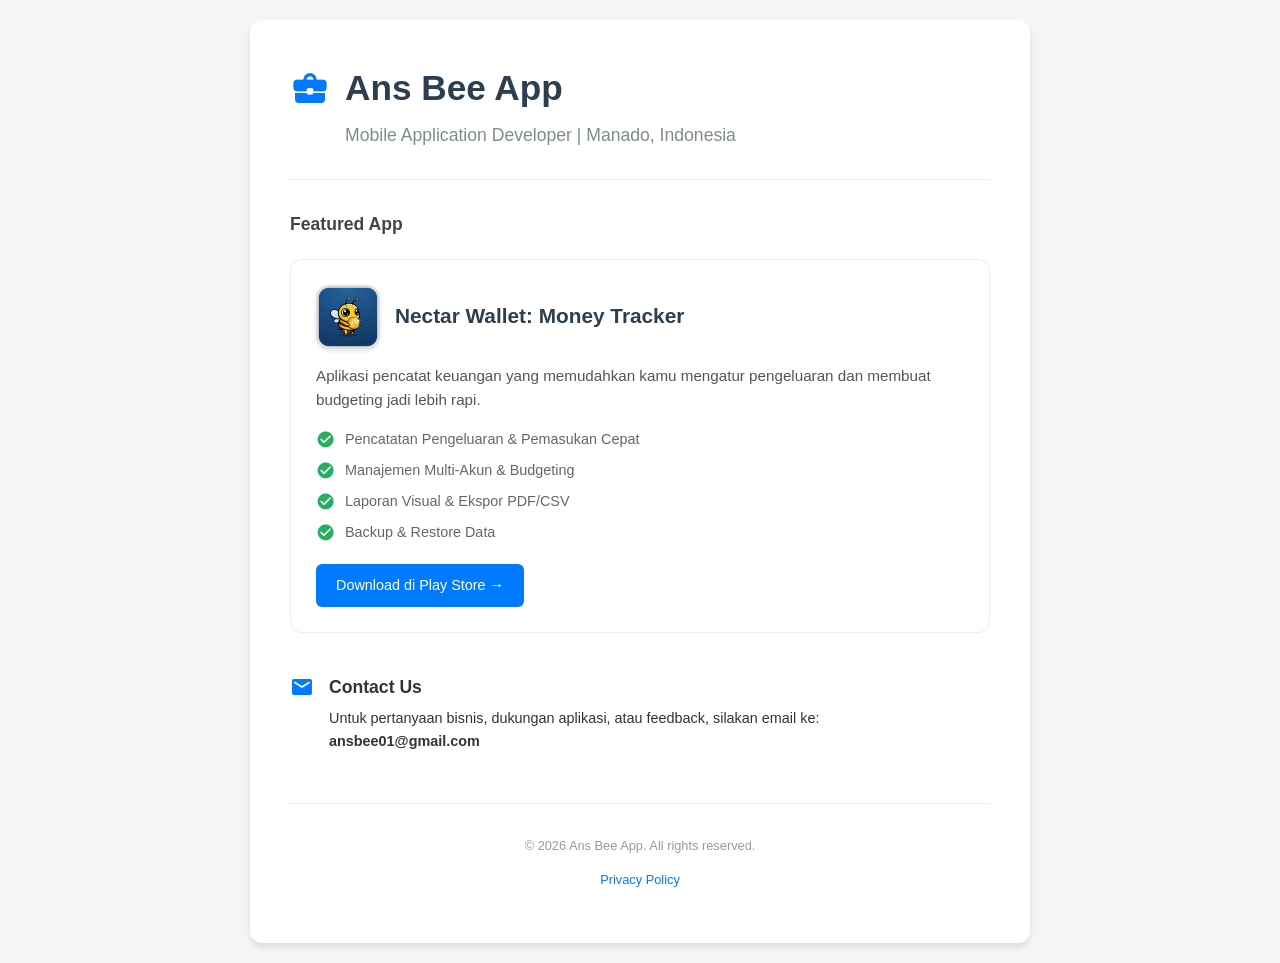
==== index.html @ 95c35269 "index" ====
<!DOCTYPE html>
<html lang="id">
<head>
    <meta charset="UTF-8">
    <meta name="viewport" content="width=device-width, initial-scale=1.0">
    <title>Ans Bee App - Mobile App Developer</title>
    <link href="https://fonts.googleapis.com/icon?family=Material+Icons+Round" rel="stylesheet">
    <style>
        body {
            font-family: -apple-system, BlinkMacSystemFont, "Segoe UI", Roboto, Helvetica, Arial, sans-serif;
            background-color: #f5f5f5;
            color: #333;
            line-height: 1.6;
            margin: 0;
            padding: 20px;
        }
        .container {
            max-width: 700px;
            margin: 0 auto;
            background: white;
            padding: 40px;
            border-radius: 12px;
            box-shadow: 0 4px 6px rgba(0,0,0,0.1);
        }
        .header-title {
            display: flex;
            align-items: center;
            color: #2c3e50;
            margin-bottom: 5px;
        }
        .header-title .material-icons-round {
            font-size: 2.5rem;
            margin-right: 15px;
            color: #007bff;
        }
        h1 { font-size: 2.2rem; margin: 0; }
        .subtitle {
            color: #7f8c8d;
            margin-bottom: 30px;
            margin-top: 0;
            font-weight: normal;
            font-size: 1.1rem;
            margin-left: 55px;
        }
        .app-card {
            border: 1px solid #eee;
            padding: 25px;
            border-radius: 12px;
            margin-bottom: 20px;
            background-color: #fff;
            transition: transform 0.2s;
        }
        .app-card:hover {
            transform: translateY(-2px);
            box-shadow: 0 4px 12px rgba(0,0,0,0.05);
        }
        .app-item-header {
            display: flex;
            align-items: center;
            margin-bottom: 15px;
        }
        .app-icon-img {
            width: 64px;
            height: 64px;
            border-radius: 14px;
            margin-right: 15px;
            box-shadow: 0 2px 5px rgba(0,0,0,0.1);
            object-fit: cover;
            background-color: #ddd;
        }
        .app-info h3 {
            margin: 0;
            font-size: 1.3rem;
            color: #2c3e50;
            line-height: 1.2;
        }
        .app-info p {
            margin: 0 0 15px 0;
            font-size: 0.95rem;
            color: #555;
        }
        .features-list {
            list-style: none;
            padding: 0;
            margin-bottom: 20px;
        }
        .features-list li {
            display: flex;
            align-items: center;
            font-size: 0.9rem;
            color: #666;
            margin-bottom: 8px;
        }
        .features-list .material-icons-round {
            font-size: 1.2rem;
            color: #27ae60;
            margin-right: 10px;
        }
        .btn {
            display: inline-block;
            background-color: #007bff;
            color: white;
            text-decoration: none;
            padding: 10px 20px;
            border-radius: 6px;
            font-size: 0.9rem;
            font-weight: 500;
        }
        .btn:hover {
            background-color: #0056b3;
        }
        .contact-section {
            margin-top: 40px;
            display: flex;
            align-items: flex-start;
        }
        .contact-section .material-icons-round {
            font-size: 1.5rem;
            color: #007bff;
            margin-right: 15px;
            margin-top: 2px;
        }
        .contact-info h3 { font-size: 1.1rem; margin: 0 0 5px 0; }
        .contact-info p { font-size: 0.9rem; margin: 0; }
        .footer {
            margin-top: 50px;
            font-size: 0.8rem;
            color: #999;
            text-align: center;
            border-top: 1px solid #eee;
            padding-top: 20px;
        }
        a { color: #007bff; text-decoration: none; }
    </style>
</head>
<body>

    <div class="container">
        <div class="header-title">
            <span class="material-icons-round">business_center</span>
            <h1>Ans Bee App</h1>
        </div>
        <p class="subtitle">Mobile Application Developer | Manado, Indonesia</p>

        <hr style="border: 0; border-top: 1px solid #eee; margin: 30px 0;">

        <h2 style="font-size: 1.1rem; color: #444; margin-bottom: 20px;">Featured App</h2>
        
        <div class="app-card">
            <div class="app-info">
                <div class="app-item-header">
                    <img src="app_icon.png" alt="Nectar Wallet Icon" class="app-icon-img">
                    <h3>Nectar Wallet: Money Tracker</h3>
                </div>

                <p>
                    Aplikasi pencatat keuangan yang memudahkan kamu mengatur pengeluaran dan membuat budgeting jadi lebih rapi.
                </p>
                
                <ul class="features-list">
                    <li><span class="material-icons-round">check_circle</span>Pencatatan Pengeluaran & Pemasukan Cepat</li>
                    <li><span class="material-icons-round">check_circle</span>Manajemen Multi-Akun & Budgeting</li>
                    <li><span class="material-icons-round">check_circle</span>Laporan Visual & Ekspor PDF/CSV</li>
                    <li><span class="material-icons-round">check_circle</span>Backup & Restore Data</li>
                </ul>

                <a href="https://play.google.com/store/apps/details?id=com.ansbeeapp.ansdompet.ans_dompet" target="_blank" class="btn">
                    Download di Play Store &rarr;
                </a>
            </div>
        </div>

        <div class="contact-section">
            <span class="material-icons-round">email</span>
            <div class="contact-info">
                <h3>Contact Us</h3>
                <p>Untuk pertanyaan bisnis, dukungan aplikasi, atau feedback, silakan email ke:</p>
                <p><strong>ansbee01@gmail.com</strong></p>
            </div>
        </div>

        <div class="footer">
            <p>&copy; 2026 Ans Bee App. All rights reserved.</p>
            <p><a href="https://www.termsfeed.com/live/b68ec1aa-9629-4eeb-bcae-f933667da9b5" target="_blank">Privacy Policy</a></p> 
        </div>
    </div>

</body>
</html>
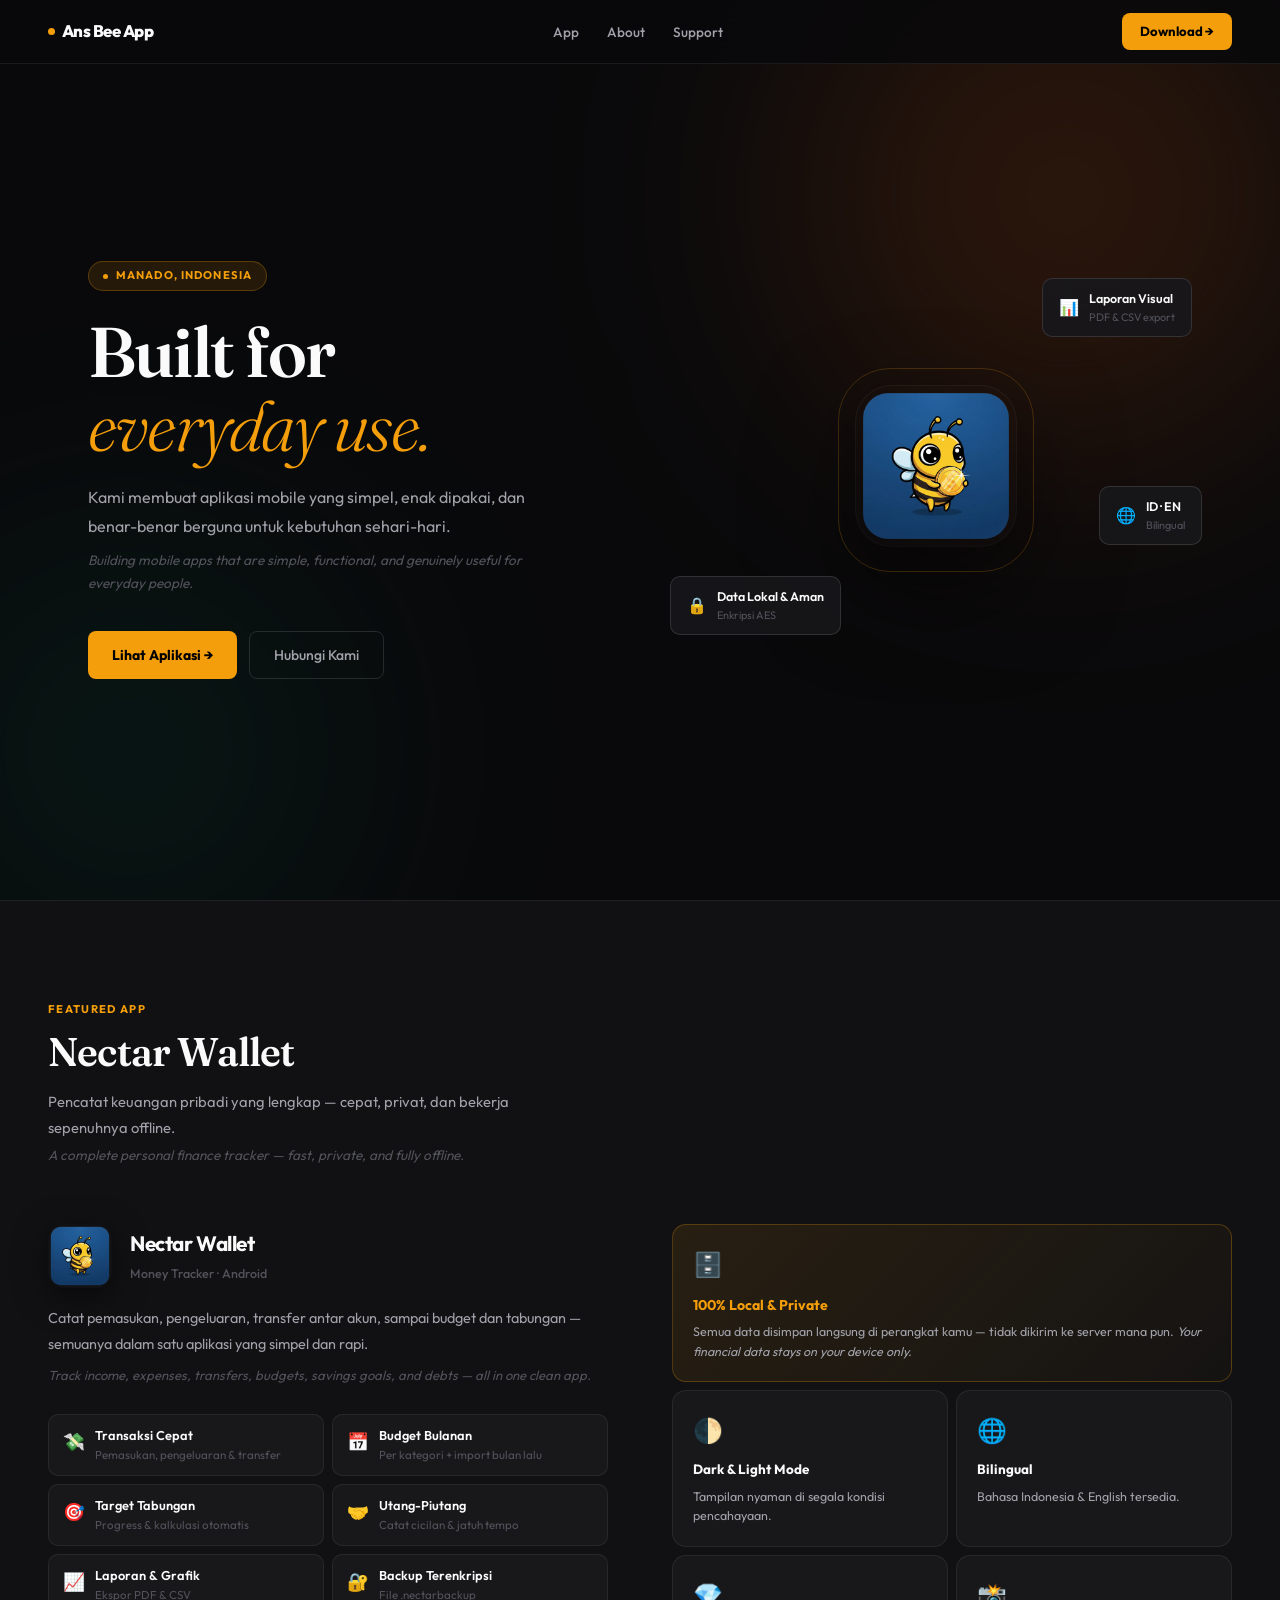
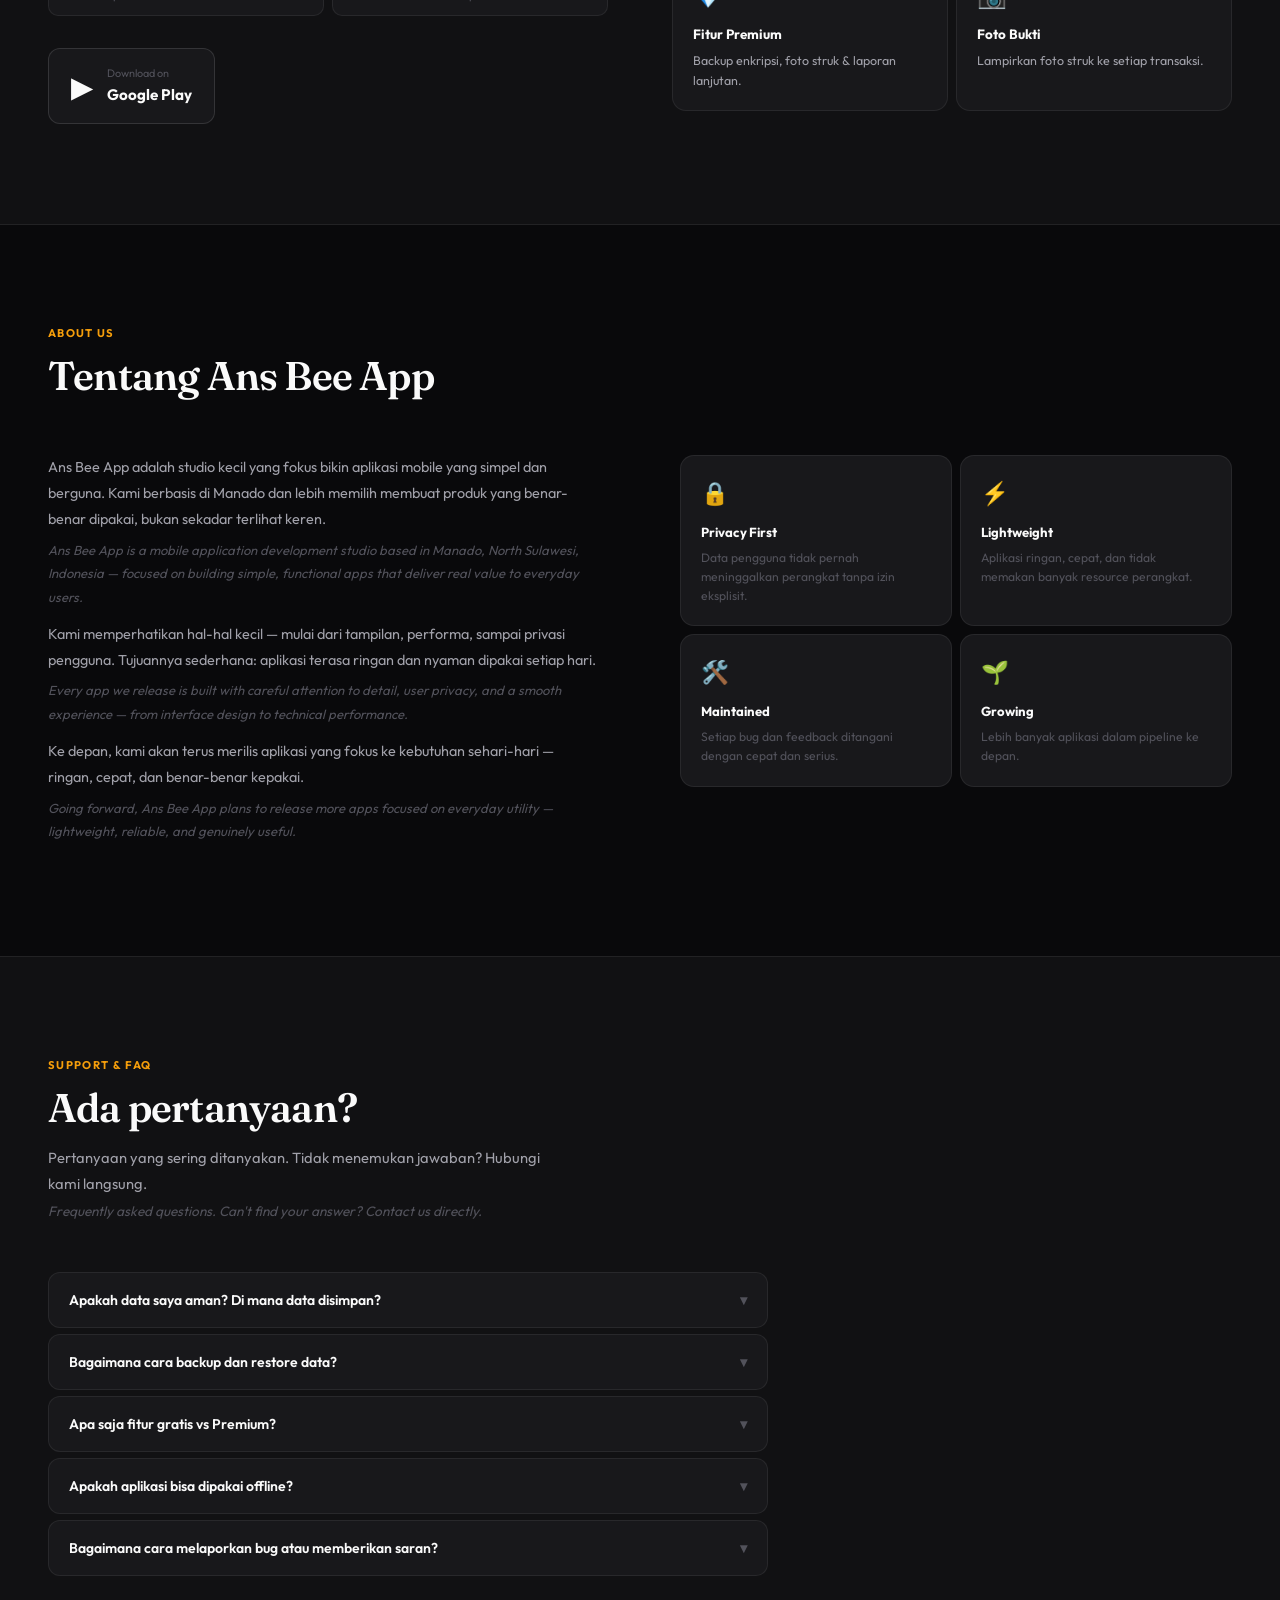
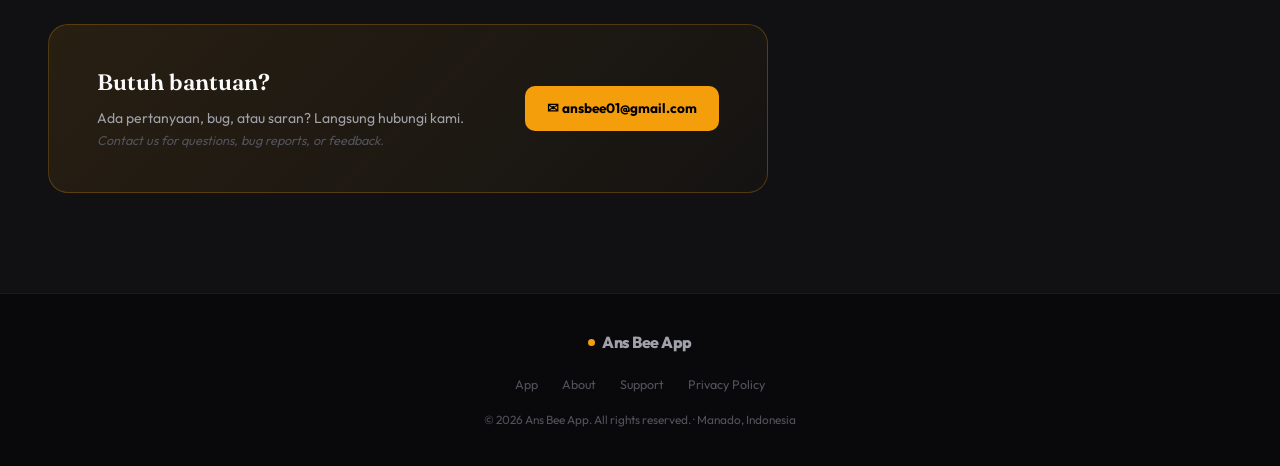
==== commit c00fa627: "UI improvement" ====
--- a/index.html
+++ b/index.html
@@ -3,187 +3,512 @@
 <head>
     <meta charset="UTF-8">
     <meta name="viewport" content="width=device-width, initial-scale=1.0">
-    <title>Ans Bee App - Mobile App Developer</title>
-    <link href="https://fonts.googleapis.com/icon?family=Material+Icons+Round" rel="stylesheet">
+    <title>Ans Bee App — Mobile App Developer</title>
+    <meta name="description" content="Ans Bee App is a mobile application development studio based in Manado, Indonesia. Creator of Nectar Wallet.">
+    <link rel="preconnect" href="https://fonts.googleapis.com">
+    <link rel="preconnect" href="https://fonts.gstatic.com" crossorigin>
+    <link href="https://fonts.googleapis.com/css2?family=Outfit:wght@300;400;500;600;700;800&family=Fraunces:ital,opsz,wght@0,9..144,300;0,9..144,600;1,9..144,300;1,9..144,600&display=swap" rel="stylesheet">
     <style>
+        :root {
+            --bg:        #09090B;
+            --bg-2:      #111113;
+            --bg-3:      #18181B;
+            --border:    rgba(255,255,255,0.07);
+            --border-2:  rgba(255,255,255,0.12);
+            --amber:     #F59E0B;
+            --amber-dim: rgba(245,158,11,0.12);
+            --amber-border: rgba(245,158,11,0.25);
+            --text-1:    #FAFAFA;
+            --text-2:    #A1A1AA;
+            --text-3:    #52525B;
+            --white:     #FFFFFF;
+        }
+        *, *::before, *::after { box-sizing: border-box; margin: 0; padding: 0; }
+        html { scroll-behavior: smooth; }
         body {
-            font-family: -apple-system, BlinkMacSystemFont, "Segoe UI", Roboto, Helvetica, Arial, sans-serif;
-            background-color: #f5f5f5;
-            color: #333;
+            font-family: 'Outfit', sans-serif;
+            background: var(--bg);
+            color: var(--text-1);
             line-height: 1.6;
-            margin: 0;
-            padding: 20px;
-        }
-        .container {
-            max-width: 700px;
-            margin: 0 auto;
-            background: white;
-            padding: 40px;
-            border-radius: 12px;
-            box-shadow: 0 4px 6px rgba(0,0,0,0.1);
-        }
-        .header-title {
+            overflow-x: hidden;
+        }
+
+        /* ─── NAV ─── */
+        nav {
+            position: fixed;
+            top: 0; left: 0; right: 0;
+            z-index: 100;
             display: flex;
             align-items: center;
-            color: #2c3e50;
-            margin-bottom: 5px;
-        }
-        .header-title .material-icons-round {
-            font-size: 2.5rem;
-            margin-right: 15px;
-            color: #007bff;
-        }
-        h1 { font-size: 2.2rem; margin: 0; }
-        .subtitle {
-            color: #7f8c8d;
-            margin-bottom: 30px;
-            margin-top: 0;
-            font-weight: normal;
-            font-size: 1.1rem;
-            margin-left: 55px;
-        }
-        .app-card {
-            border: 1px solid #eee;
-            padding: 25px;
-            border-radius: 12px;
-            margin-bottom: 20px;
-            background-color: #fff;
-            transition: transform 0.2s;
-        }
-        .app-card:hover {
-            transform: translateY(-2px);
-            box-shadow: 0 4px 12px rgba(0,0,0,0.05);
-        }
-        .app-item-header {
+            justify-content: space-between;
+            padding: 0 48px;
+            height: 64px;
+            background: rgba(9,9,11,0.85);
+            backdrop-filter: blur(20px);
+            border-bottom: 1px solid var(--border);
+        }
+        .wordmark {
+            font-family: 'Outfit', sans-serif;
+            font-weight: 800;
+            font-size: 1.05rem;
+            letter-spacing: -0.03em;
+            color: var(--text-1);
+            text-decoration: none;
             display: flex;
             align-items: center;
-            margin-bottom: 15px;
-        }
-        .app-icon-img {
-            width: 64px;
-            height: 64px;
-            border-radius: 14px;
-            margin-right: 15px;
-            box-shadow: 0 2px 5px rgba(0,0,0,0.1);
-            object-fit: cover;
-            background-color: #ddd;
-        }
-        .app-info h3 {
-            margin: 0;
-            font-size: 1.3rem;
-            color: #2c3e50;
-            line-height: 1.2;
-        }
-        .app-info p {
-            margin: 0 0 15px 0;
-            font-size: 0.95rem;
-            color: #555;
-        }
-        .features-list {
-            list-style: none;
-            padding: 0;
-            margin-bottom: 20px;
-        }
-        .features-list li {
+            gap: 7px;
+        }
+        .wm-dot {
+            width: 7px; height: 7px;
+            background: var(--amber);
+            border-radius: 50%;
+            display: inline-block;
+            flex-shrink: 0;
+        }
+        .nav-links { display: flex; gap: 28px; list-style: none; }
+        .nav-links a { font-size: 0.85rem; font-weight: 500; color: var(--text-2); text-decoration: none; transition: color 0.2s; }
+        .nav-links a:hover { color: var(--text-1); }
+        .nav-cta {
+            font-size: 0.82rem; font-weight: 700;
+            background: var(--amber); color: #000;
+            text-decoration: none; padding: 8px 18px;
+            border-radius: 8px; transition: opacity 0.2s;
+        }
+        .nav-cta:hover { opacity: 0.85; }
+
+        /* ─── HERO ─── */
+        .hero-wrap {
+            position: relative;
+            min-height: 100vh;
             display: flex;
             align-items: center;
-            font-size: 0.9rem;
-            color: #666;
-            margin-bottom: 8px;
-        }
-        .features-list .material-icons-round {
-            font-size: 1.2rem;
-            color: #27ae60;
-            margin-right: 10px;
-        }
-        .btn {
-            display: inline-block;
-            background-color: #007bff;
-            color: white;
-            text-decoration: none;
-            padding: 10px 20px;
-            border-radius: 6px;
-            font-size: 0.9rem;
-            font-weight: 500;
-        }
-        .btn:hover {
-            background-color: #0056b3;
-        }
-        .contact-section {
-            margin-top: 40px;
-            display: flex;
-            align-items: flex-start;
-        }
-        .contact-section .material-icons-round {
-            font-size: 1.5rem;
-            color: #007bff;
-            margin-right: 15px;
-            margin-top: 2px;
-        }
-        .contact-info h3 { font-size: 1.1rem; margin: 0 0 5px 0; }
-        .contact-info p { font-size: 0.9rem; margin: 0; }
-        .footer {
-            margin-top: 50px;
-            font-size: 0.8rem;
-            color: #999;
-            text-align: center;
-            border-top: 1px solid #eee;
-            padding-top: 20px;
-        }
-        a { color: #007bff; text-decoration: none; }
+            overflow: hidden;
+        }
+        .blob {
+            position: absolute;
+            border-radius: 50%;
+            filter: blur(130px);
+            pointer-events: none;
+        }
+        .blob-1 { width: 550px; height: 550px; background: #78350F; opacity: 0.3; top: -80px; right: -60px; }
+        .blob-2 { width: 380px; height: 380px; background: #064E3B; opacity: 0.25; bottom: -40px; left: -60px; }
+
+        .hero {
+            position: relative; z-index: 1;
+            display: grid;
+            grid-template-columns: 1fr 1fr;
+            align-items: center;
+            padding: 120px 48px 80px;
+            gap: 80px;
+            max-width: 1200px;
+            margin: 0 auto;
+            width: 100%;
+        }
+        .hero-tag {
+            display: inline-flex; align-items: center; gap: 8px;
+            border: 1px solid var(--amber-border);
+            background: var(--amber-dim);
+            color: var(--amber);
+            font-size: 0.7rem; font-weight: 700;
+            letter-spacing: 0.1em; text-transform: uppercase;
+            padding: 5px 14px; border-radius: 100px;
+            margin-bottom: 24px;
+        }
+        .hero-tag .pulse {
+            width: 5px; height: 5px;
+            background: var(--amber); border-radius: 50%;
+            animation: pulse 2s ease-in-out infinite;
+        }
+        @keyframes pulse { 0%,100%{opacity:1;transform:scale(1)} 50%{opacity:0.3;transform:scale(0.6)} }
+
+        .hero h1 {
+            font-family: 'Fraunces', serif;
+            font-size: clamp(3rem, 5.5vw, 4.6rem);
+            font-weight: 600;
+            line-height: 1.05;
+            letter-spacing: -0.025em;
+            color: var(--text-1);
+            margin-bottom: 20px;
+        }
+        .hero h1 em { font-style: italic; font-weight: 300; color: var(--amber); }
+        .hero-desc { font-size: 1rem; color: var(--text-2); max-width: 440px; margin-bottom: 8px; line-height: 1.8; }
+        .hero-desc-en { font-size: 0.85rem; color: var(--text-3); font-style: italic; max-width: 440px; margin-bottom: 36px; line-height: 1.7; }
+        .hero-cta { display: flex; gap: 12px; flex-wrap: wrap; }
+        .btn-primary {
+            display: inline-flex; align-items: center; gap: 8px;
+            background: var(--amber); color: #000;
+            text-decoration: none; padding: 12px 24px;
+            border-radius: 8px; font-size: 0.875rem; font-weight: 700;
+            transition: opacity 0.2s, transform 0.15s;
+        }
+        .btn-primary:hover { opacity: 0.85; transform: translateY(-1px); }
+        .btn-ghost {
+            display: inline-flex; align-items: center; gap: 8px;
+            background: transparent; color: var(--text-2);
+            text-decoration: none; padding: 12px 24px;
+            border-radius: 8px; font-size: 0.875rem; font-weight: 500;
+            border: 1px solid var(--border-2);
+            transition: border-color 0.2s, color 0.2s;
+        }
+        .btn-ghost:hover { border-color: var(--text-2); color: var(--text-1); }
+
+        /* hero visual */
+        .hero-visual {
+            display: flex; justify-content: center; align-items: center;
+            position: relative; height: 440px;
+        }
+        .app-icon-wrap { position: relative; z-index: 2; animation: float 5s ease-in-out infinite; }
+        @keyframes float { 0%,100%{transform:translateY(0)} 50%{transform:translateY(-14px)} }
+        .app-icon-wrap img {
+            width: 160px; height: 160px;
+            border-radius: 36px;
+            box-shadow: 0 40px 100px rgba(0,0,0,0.6), 0 0 0 1px rgba(255,255,255,0.06);
+        }
+        .icon-ring {
+            position: absolute; inset: -18px;
+            border-radius: 52px;
+            border: 1px solid rgba(245,158,11,0.2);
+            animation: ring-p 3s ease-in-out infinite;
+        }
+        @keyframes ring-p { 0%,100%{opacity:0.3;transform:scale(1)} 50%{opacity:0.8;transform:scale(1.03)} }
+
+        .stat-chip {
+            position: absolute;
+            background: rgba(24,24,27,0.9);
+            border: 1px solid var(--border-2);
+            border-radius: 10px;
+            padding: 10px 16px;
+            display: flex; align-items: center; gap: 10px;
+            z-index: 3; backdrop-filter: blur(12px);
+        }
+        .stat-chip .ci { font-size: 1rem; }
+        .stat-chip .cl { font-size: 0.78rem; font-weight: 600; color: var(--text-1); white-space: nowrap; }
+        .stat-chip .cs { font-size: 0.68rem; color: var(--text-3); }
+        .chip-1 { top: 28px; right: 0; animation: float 5s ease-in-out infinite 0.8s; }
+        .chip-2 { bottom: 55px; left: -10px; animation: float 5s ease-in-out infinite 1.6s; }
+        .chip-3 { bottom: 145px; right: -10px; animation: float 5s ease-in-out infinite 0.4s; }
+
+        /* ─── COMMONS ─── */
+        section { padding: 100px 48px; position: relative; z-index: 1; }
+        .section-inner { max-width: 1200px; margin: 0 auto; }
+        .eyebrow { font-size: 0.7rem; font-weight: 700; letter-spacing: 0.12em; text-transform: uppercase; color: var(--amber); margin-bottom: 10px; }
+        .s-title {
+            font-family: 'Fraunces', serif;
+            font-size: clamp(1.8rem, 3.5vw, 2.5rem);
+            font-weight: 600; color: var(--text-1);
+            margin-bottom: 14px; line-height: 1.15; letter-spacing: -0.02em;
+        }
+        .s-sub { font-size: 0.92rem; color: var(--text-2); max-width: 520px; line-height: 1.8; }
+        .s-sub em { color: var(--text-3); font-style: italic; font-size: 0.85rem; }
+
+        /* ─── APP ─── */
+        #app { background: var(--bg-2); border-top: 1px solid var(--border); border-bottom: 1px solid var(--border); }
+        .app-grid { display: grid; grid-template-columns: 1fr 1fr; gap: 64px; align-items: start; margin-top: 56px; }
+        .app-header { display: flex; align-items: center; gap: 18px; margin-bottom: 18px; }
+        .app-header img { width: 64px; height: 64px; border-radius: 16px; box-shadow: 0 8px 32px rgba(0,0,0,0.5); }
+        .app-header h3 { font-size: 1.3rem; font-weight: 700; color: var(--text-1); letter-spacing: -0.02em; }
+        .app-header span { font-size: 0.78rem; color: var(--text-3); font-weight: 500; }
+        .app-desc { color: var(--text-2); font-size: 0.9rem; line-height: 1.78; margin-bottom: 6px; }
+        .app-desc-en { color: var(--text-3); font-size: 0.82rem; font-style: italic; line-height: 1.7; margin-bottom: 28px; }
+        .feature-grid { display: grid; grid-template-columns: 1fr 1fr; gap: 8px; margin-bottom: 32px; }
+        .fi {
+            display: flex; align-items: flex-start; gap: 10px;
+            padding: 12px 14px;
+            background: var(--bg-3); border: 1px solid var(--border);
+            border-radius: 10px; transition: border-color 0.2s;
+        }
+        .fi:hover { border-color: var(--border-2); }
+        .fi .icon { font-size: 1.1rem; flex-shrink: 0; margin-top: 1px; }
+        .fi .label { font-size: 0.8rem; font-weight: 600; color: var(--text-1); line-height: 1.4; }
+        .fi .label small { display: block; color: var(--text-3); font-weight: 400; font-size: 0.72rem; margin-top: 2px; }
+        .play-btn {
+            display: inline-flex; align-items: center; gap: 14px;
+            background: var(--bg-3); border: 1px solid var(--border-2);
+            color: var(--text-1); text-decoration: none;
+            padding: 14px 22px; border-radius: 12px;
+            transition: border-color 0.2s, background 0.2s;
+        }
+        .play-btn:hover { border-color: var(--amber); background: rgba(245,158,11,0.06); }
+        .play-btn .pbi { font-size: 1.8rem; }
+        .play-btn small { display: block; font-size: 0.68rem; color: var(--text-3); font-weight: 400; }
+        .play-btn strong { display: block; font-size: 0.95rem; font-weight: 700; }
+
+        .showcase { display: grid; grid-template-columns: 1fr 1fr; gap: 8px; }
+        .sc {
+            background: var(--bg-3); border: 1px solid var(--border);
+            border-radius: 14px; padding: 20px;
+            transition: border-color 0.2s, transform 0.2s;
+        }
+        .sc:hover { border-color: var(--border-2); transform: translateY(-2px); }
+        .sc:first-child {
+            grid-column: span 2;
+            background: linear-gradient(135deg, rgba(245,158,11,0.1) 0%, rgba(245,158,11,0.02) 100%);
+            border-color: var(--amber-border);
+        }
+        .sc .sci { font-size: 1.5rem; margin-bottom: 10px; }
+        .sc h4 { font-size: 0.84rem; font-weight: 700; color: var(--text-1); margin-bottom: 6px; }
+        .sc:first-child h4 { color: var(--amber); font-size: 0.88rem; }
+        .sc p { font-size: 0.78rem; color: var(--text-2); line-height: 1.55; }
+
+        /* ─── ABOUT ─── */
+        #about { background: var(--bg); }
+        .about-grid { display: grid; grid-template-columns: 1fr 1fr; gap: 80px; align-items: start; margin-top: 56px; }
+        .about-text p { color: var(--text-2); font-size: 0.9rem; line-height: 1.8; margin-bottom: 12px; }
+        .about-text p.en { color: var(--text-3); font-style: italic; font-size: 0.82rem; margin-top: -6px; }
+        .value-grid { display: grid; grid-template-columns: 1fr 1fr; gap: 8px; }
+        .vc {
+            background: var(--bg-3); border: 1px solid var(--border);
+            border-radius: 14px; padding: 20px;
+            transition: border-color 0.2s;
+        }
+        .vc:hover { border-color: var(--border-2); }
+        .vc .vci { font-size: 1.4rem; margin-bottom: 10px; }
+        .vc h4 { font-size: 0.82rem; font-weight: 700; color: var(--text-1); margin-bottom: 6px; }
+        .vc p { font-size: 0.76rem; color: var(--text-3); line-height: 1.55; }
+
+        /* ─── SUPPORT ─── */
+        #support { background: var(--bg-2); border-top: 1px solid var(--border); }
+        .faq-list { margin-top: 48px; display: flex; flex-direction: column; gap: 6px; max-width: 720px; }
+        .faq-item {
+            background: var(--bg-3); border: 1px solid var(--border);
+            border-radius: 12px; overflow: hidden; transition: border-color 0.2s;
+        }
+        .faq-item.open { border-color: var(--border-2); }
+        .faq-q {
+            width: 100%; background: none; border: none; text-align: left;
+            padding: 18px 20px;
+            font-family: 'Outfit', sans-serif; font-size: 0.875rem; font-weight: 600;
+            color: var(--text-1); cursor: pointer;
+            display: flex; justify-content: space-between; align-items: center; gap: 16px;
+        }
+        .faq-arrow { color: var(--text-3); font-size: 0.9rem; transition: transform 0.25s, color 0.2s; flex-shrink: 0; }
+        .faq-item.open .faq-arrow { transform: rotate(180deg); color: var(--amber); }
+        .faq-a { max-height: 0; overflow: hidden; transition: max-height 0.3s ease, padding 0.3s ease; padding: 0 20px; }
+        .faq-item.open .faq-a { max-height: 240px; padding: 0 20px 18px; }
+        .faq-a p { font-size: 0.85rem; color: var(--text-2); line-height: 1.75; }
+        .faq-a p.en { font-style: italic; color: var(--text-3); font-size: 0.8rem; margin-top: 6px; }
+
+        .contact-card {
+            margin-top: 48px;
+            background: linear-gradient(135deg, rgba(245,158,11,0.1), rgba(245,158,11,0.02));
+            border: 1px solid var(--amber-border);
+            border-radius: 20px; padding: 40px 48px;
+            display: flex; align-items: center; justify-content: space-between; gap: 32px;
+            max-width: 720px;
+        }
+        .contact-card h3 { font-family: 'Fraunces', serif; font-size: 1.4rem; font-weight: 600; color: var(--text-1); margin-bottom: 6px; }
+        .contact-card p { font-size: 0.875rem; color: var(--text-2); }
+        .contact-card a {
+            display: inline-flex; align-items: center; gap: 8px;
+            background: var(--amber); color: #000;
+            text-decoration: none; padding: 12px 22px; border-radius: 10px;
+            font-weight: 700; font-size: 0.85rem; white-space: nowrap; flex-shrink: 0;
+            transition: opacity 0.2s, transform 0.15s;
+        }
+        .contact-card a:hover { opacity: 0.85; transform: translateY(-1px); }
+
+        /* ─── FOOTER ─── */
+        footer {
+            background: var(--bg);
+            border-top: 1px solid var(--border);
+            padding: 36px 48px; text-align: center;
+        }
+        .footer-inner { max-width: 1200px; margin: 0 auto; }
+        .footer-wm {
+            font-family: 'Outfit', sans-serif; font-weight: 800;
+            font-size: 1rem; letter-spacing: -0.03em; color: var(--text-2);
+            margin-bottom: 16px;
+            display: flex; align-items: center; justify-content: center; gap: 7px;
+        }
+        .footer-links { display: flex; justify-content: center; gap: 24px; list-style: none; margin-bottom: 14px; }
+        .footer-links a { font-size: 0.78rem; color: var(--text-3); text-decoration: none; transition: color 0.2s; }
+        .footer-links a:hover { color: var(--text-1); }
+        .footer-copy { font-size: 0.74rem; color: var(--text-3); }
+
+        /* ─── RESPONSIVE ─── */
+        @media (max-width: 900px) {
+            nav { padding: 0 20px; }
+            .nav-links, .nav-cta { display: none; }
+            .hero { grid-template-columns: 1fr; padding: 100px 20px 60px; gap: 40px; text-align: center; }
+            .hero-desc, .hero-desc-en { max-width: 100%; }
+            .hero-cta { justify-content: center; }
+            .hero-visual { order: -1; height: 320px; }
+            section { padding: 72px 20px; }
+            .app-grid, .about-grid { grid-template-columns: 1fr; gap: 40px; }
+            .contact-card { flex-direction: column; text-align: center; padding: 28px 20px; }
+            footer { padding: 28px 20px; }
+        }
     </style>
 </head>
 <body>
 
-    <div class="container">
-        <div class="header-title">
-            <span class="material-icons-round">business_center</span>
-            <h1>Ans Bee App</h1>
+<nav>
+    <a href="#" class="wordmark"><span class="wm-dot"></span>Ans Bee App</a>
+    <ul class="nav-links">
+        <li><a href="#app">App</a></li>
+        <li><a href="#about">About</a></li>
+        <li><a href="#support">Support</a></li>
+    </ul>
+    <a href="https://play.google.com/store/apps/details?id=com.ansbeeapp.ansdompet.ans_dompet" target="_blank" class="nav-cta">Download →</a>
+</nav>
+
+<div class="hero-wrap">
+    <div class="blob blob-1"></div>
+    <div class="blob blob-2"></div>
+    <div class="hero">
+        <div>
+            <div class="hero-tag"><span class="pulse"></span>Manado, Indonesia</div>
+            <h1>Built for<br><em>everyday use.</em></h1>
+            <p class="hero-desc">Kami membuat aplikasi mobile yang simpel, enak dipakai, dan benar-benar berguna untuk kebutuhan sehari-hari.</p>
+            <p class="hero-desc-en">Building mobile apps that are simple, functional, and genuinely useful for everyday people.</p>
+            <div class="hero-cta">
+                <a href="#app" class="btn-primary">Lihat Aplikasi →</a>
+                <a href="#support" class="btn-ghost">Hubungi Kami</a>
+            </div>
         </div>
-        <p class="subtitle">Mobile Application Developer | Manado, Indonesia</p>
-
-        <hr style="border: 0; border-top: 1px solid #eee; margin: 30px 0;">
-
-        <h2 style="font-size: 1.1rem; color: #444; margin-bottom: 20px;">Featured App</h2>
-        
-        <div class="app-card">
-            <div class="app-info">
-                <div class="app-item-header">
-                    <img src="app_icon.png" alt="Nectar Wallet Icon" class="app-icon-img">
-                    <h3>Nectar Wallet: Money Tracker</h3>
-                </div>
-
-                <p>
-                    Aplikasi pencatat keuangan yang memudahkan kamu mengatur pengeluaran dan membuat budgeting jadi lebih rapi.
-                </p>
-                
-                <ul class="features-list">
-                    <li><span class="material-icons-round">check_circle</span>Pencatatan Pengeluaran & Pemasukan Cepat</li>
-                    <li><span class="material-icons-round">check_circle</span>Manajemen Multi-Akun & Budgeting</li>
-                    <li><span class="material-icons-round">check_circle</span>Laporan Visual & Ekspor PDF/CSV</li>
-                    <li><span class="material-icons-round">check_circle</span>Backup & Restore Data</li>
-                </ul>
-
-                <a href="https://play.google.com/store/apps/details?id=com.ansbeeapp.ansdompet.ans_dompet" target="_blank" class="btn">
-                    Download di Play Store &rarr;
-                </a>
-            </div>
-        </div>
-
-        <div class="contact-section">
-            <span class="material-icons-round">email</span>
-            <div class="contact-info">
-                <h3>Contact Us</h3>
-                <p>Untuk pertanyaan bisnis, dukungan aplikasi, atau feedback, silakan email ke:</p>
-                <p><strong>ansbee01@gmail.com</strong></p>
-            </div>
-        </div>
-
-        <div class="footer">
-            <p>&copy; 2026 Ans Bee App. All rights reserved.</p>
-            <p><a href="https://www.termsfeed.com/live/b68ec1aa-9629-4eeb-bcae-f933667da9b5" target="_blank">Privacy Policy</a></p> 
+        <div class="hero-visual">
+            <div class="app-icon-wrap">
+                <img src="app_icon.png" alt="Nectar Wallet">
+                <div class="icon-ring"></div>
+            </div>
+            <div class="stat-chip chip-1"><span class="ci">📊</span><div><div class="cl">Laporan Visual</div><div class="cs">PDF & CSV export</div></div></div>
+            <div class="stat-chip chip-2"><span class="ci">🔒</span><div><div class="cl">Data Lokal & Aman</div><div class="cs">Enkripsi AES</div></div></div>
+            <div class="stat-chip chip-3"><span class="ci">🌐</span><div><div class="cl">ID · EN</div><div class="cs">Bilingual</div></div></div>
         </div>
     </div>
-
+</div>
+
+<section id="app">
+    <div class="section-inner">
+        <p class="eyebrow">Featured App</p>
+        <h2 class="s-title">Nectar Wallet</h2>
+        <p class="s-sub">Pencatat keuangan pribadi yang lengkap — cepat, privat, dan bekerja sepenuhnya offline.<br><em>A complete personal finance tracker — fast, private, and fully offline.</em></p>
+        <div class="app-grid">
+            <div>
+                <div class="app-header">
+                    <img src="app_icon.png" alt="Nectar Wallet">
+                    <div><h3>Nectar Wallet</h3><span>Money Tracker · Android</span></div>
+                </div>
+                <p class="app-desc">Catat pemasukan, pengeluaran, transfer antar akun, sampai budget dan tabungan — semuanya dalam satu aplikasi yang simpel dan rapi.</p>
+                <p class="app-desc-en">Track income, expenses, transfers, budgets, savings goals, and debts — all in one clean app.</p>
+                <div class="feature-grid">
+                    <div class="fi"><span class="icon">💸</span><div class="label">Transaksi Cepat<small>Pemasukan, pengeluaran & transfer</small></div></div>
+                    <div class="fi"><span class="icon">📅</span><div class="label">Budget Bulanan<small>Per kategori + import bulan lalu</small></div></div>
+                    <div class="fi"><span class="icon">🎯</span><div class="label">Target Tabungan<small>Progress & kalkulasi otomatis</small></div></div>
+                    <div class="fi"><span class="icon">🤝</span><div class="label">Utang-Piutang<small>Catat cicilan & jatuh tempo</small></div></div>
+                    <div class="fi"><span class="icon">📈</span><div class="label">Laporan & Grafik<small>Ekspor PDF & CSV</small></div></div>
+                    <div class="fi"><span class="icon">🔐</span><div class="label">Backup Terenkripsi<small>File .nectarbackup</small></div></div>
+                </div>
+                <a href="https://play.google.com/store/apps/details?id=com.ansbeeapp.ansdompet.ans_dompet" target="_blank" class="play-btn">
+                    <span class="pbi">▶</span><div><small>Download on</small><strong>Google Play</strong></div>
+                </a>
+            </div>
+            <div class="showcase">
+                <div class="sc"><div class="sci">🗄️</div><h4>100% Local & Private</h4><p>Semua data disimpan langsung di perangkat kamu — tidak dikirim ke server mana pun. <em>Your financial data stays on your device only.</em></p></div>
+                <div class="sc"><div class="sci">🌓</div><h4>Dark & Light Mode</h4><p>Tampilan nyaman di segala kondisi pencahayaan.</p></div>
+                <div class="sc"><div class="sci">🌐</div><h4>Bilingual</h4><p>Bahasa Indonesia & English tersedia.</p></div>
+                <div class="sc"><div class="sci">💎</div><h4>Fitur Premium</h4><p>Backup enkripsi, foto struk & laporan lanjutan.</p></div>
+                <div class="sc"><div class="sci">📸</div><h4>Foto Bukti</h4><p>Lampirkan foto struk ke setiap transaksi.</p></div>
+            </div>
+        </div>
+    </div>
+</section>
+
+<section id="about">
+    <div class="section-inner">
+        <p class="eyebrow">About Us</p>
+        <h2 class="s-title">Tentang Ans Bee App</h2>
+        <div class="about-grid">
+            <div class="about-text">
+                <p>Ans Bee App adalah studio kecil yang fokus bikin aplikasi mobile yang simpel dan berguna. Kami berbasis di Manado dan lebih memilih membuat produk yang benar-benar dipakai, bukan sekadar terlihat keren.</p>
+                <p class="en">Ans Bee App is a mobile application development studio based in Manado, North Sulawesi, Indonesia — focused on building simple, functional apps that deliver real value to everyday users.</p>
+                <p>Kami memperhatikan hal-hal kecil — mulai dari tampilan, performa, sampai privasi pengguna. Tujuannya sederhana: aplikasi terasa ringan dan nyaman dipakai setiap hari.</p>
+                <p class="en">Every app we release is built with careful attention to detail, user privacy, and a smooth experience — from interface design to technical performance.</p>
+                <p>Ke depan, kami akan terus merilis aplikasi yang fokus ke kebutuhan sehari-hari — ringan, cepat, dan benar-benar kepakai.</p>
+                <p class="en">Going forward, Ans Bee App plans to release more apps focused on everyday utility — lightweight, reliable, and genuinely useful.</p>
+            </div>
+            <div class="value-grid">
+                <div class="vc"><div class="vci">🔒</div><h4>Privacy First</h4><p>Data pengguna tidak pernah meninggalkan perangkat tanpa izin eksplisit.</p></div>
+                <div class="vc"><div class="vci">⚡</div><h4>Lightweight</h4><p>Aplikasi ringan, cepat, dan tidak memakan banyak resource perangkat.</p></div>
+                <div class="vc"><div class="vci">🛠️</div><h4>Maintained</h4><p>Setiap bug dan feedback ditangani dengan cepat dan serius.</p></div>
+                <div class="vc"><div class="vci">🌱</div><h4>Growing</h4><p>Lebih banyak aplikasi dalam pipeline ke depan.</p></div>
+            </div>
+        </div>
+    </div>
+</section>
+
+<section id="support">
+    <div class="section-inner">
+        <p class="eyebrow">Support & FAQ</p>
+        <h2 class="s-title">Ada pertanyaan?</h2>
+        <p class="s-sub">Pertanyaan yang sering ditanyakan. Tidak menemukan jawaban? Hubungi kami langsung.<br><em>Frequently asked questions. Can't find your answer? Contact us directly.</em></p>
+        <div class="faq-list">
+            <div class="faq-item">
+                <button class="faq-q" onclick="toggleFaq(this)">Apakah data saya aman? Di mana data disimpan?<span class="faq-arrow">▾</span></button>
+                <div class="faq-a">
+                    <p>Semua data keuangan Anda disimpan sepenuhnya di perangkat Anda sendiri menggunakan database lokal terenkripsi. Kami tidak memiliki server yang menyimpan data pribadi Anda — tidak ada akun, tidak ada sinkronisasi cloud (kecuali backup yang Anda lakukan sendiri).</p>
+                    <p class="en">All your financial data is stored locally on your device using an encrypted local database. We have no server storing your personal data — no accounts, no cloud sync (unless you manually back up).</p>
+                </div>
+            </div>
+            <div class="faq-item">
+                <button class="faq-q" onclick="toggleFaq(this)">Bagaimana cara backup dan restore data?<span class="faq-arrow">▾</span></button>
+                <div class="faq-a">
+                    <p>Fitur backup tersedia untuk pengguna Premium. Ekspor data ke file <strong>.nectarbackup</strong> terenkripsi AES dengan password pilihan Anda, simpan di lokasi mana saja, dan restore kapan saja dari dalam aplikasi.</p>
+                    <p class="en">Backup is available for Premium users. Export your data to an AES-encrypted .nectarbackup file, save it anywhere, and restore it anytime from within the app.</p>
+                </div>
+            </div>
+            <div class="faq-item">
+                <button class="faq-q" onclick="toggleFaq(this)">Apa saja fitur gratis vs Premium?<span class="faq-arrow">▾</span></button>
+                <div class="faq-a">
+                    <p>Fitur dasar seperti transaksi, budget, laporan, tabungan, dan utang-piutang tersedia gratis. Premium mencakup: backup & restore terenkripsi, foto bukti transaksi, ikon kustom, dan ekspor PDF penuh tanpa iklan.</p>
+                    <p class="en">Core features (transactions, budget, reports, savings, debts) are free. Premium unlocks: encrypted backup/restore, receipt photos, custom icons, and full PDF export without ads.</p>
+                </div>
+            </div>
+            <div class="faq-item">
+                <button class="faq-q" onclick="toggleFaq(this)">Apakah aplikasi bisa dipakai offline?<span class="faq-arrow">▾</span></button>
+                <div class="faq-a">
+                    <p>Ya. Nectar Wallet dirancang untuk bekerja sepenuhnya offline karena semua data tersimpan lokal. Internet hanya dibutuhkan untuk iklan (pengguna gratis) dan validasi status Premium.</p>
+                    <p class="en">Yes. Nectar Wallet is fully offline-capable. Internet is only needed for ads (free users) and Premium status validation.</p>
+                </div>
+            </div>
+            <div class="faq-item">
+                <button class="faq-q" onclick="toggleFaq(this)">Bagaimana cara melaporkan bug atau memberikan saran?<span class="faq-arrow">▾</span></button>
+                <div class="faq-a">
+                    <p>Kirim email ke <strong>ansbee01@gmail.com</strong> dengan deskripsi masalah atau saran Anda. Setiap feedback kami baca dan pertimbangkan dengan serius.</p>
+                    <p class="en">Email us at ansbee01@gmail.com with your bug report or suggestion. Every piece of feedback is read and taken seriously.</p>
+                </div>
+            </div>
+        </div>
+        <div class="contact-card">
+            <div>
+                <h3>Butuh bantuan?</h3>
+                <p>Ada pertanyaan, bug, atau saran? Langsung hubungi kami.<br><em style="font-size:0.8rem;color:var(--text-3);">Contact us for questions, bug reports, or feedback.</em></p>
+            </div>
+            <a href="mailto:ansbee01@gmail.com">✉ ansbee01@gmail.com</a>
+        </div>
+    </div>
+</section>
+
+<footer>
+    <div class="footer-inner">
+        <div class="footer-wm"><span class="wm-dot"></span>Ans Bee App</div>
+        <ul class="footer-links">
+            <li><a href="#app">App</a></li>
+            <li><a href="#about">About</a></li>
+            <li><a href="#support">Support</a></li>
+            <li><a href="privacy-policy.html">Privacy Policy</a></li>
+        </ul>
+        <p class="footer-copy">© 2026 Ans Bee App. All rights reserved. · Manado, Indonesia</p>
+    </div>
+</footer>
+
+<script>
+    function toggleFaq(btn) {
+        const item = btn.closest('.faq-item');
+        const isOpen = item.classList.contains('open');
+        document.querySelectorAll('.faq-item.open').forEach(el => el.classList.remove('open'));
+        if (!isOpen) item.classList.add('open');
+    }
+</script>
 </body>
 </html>
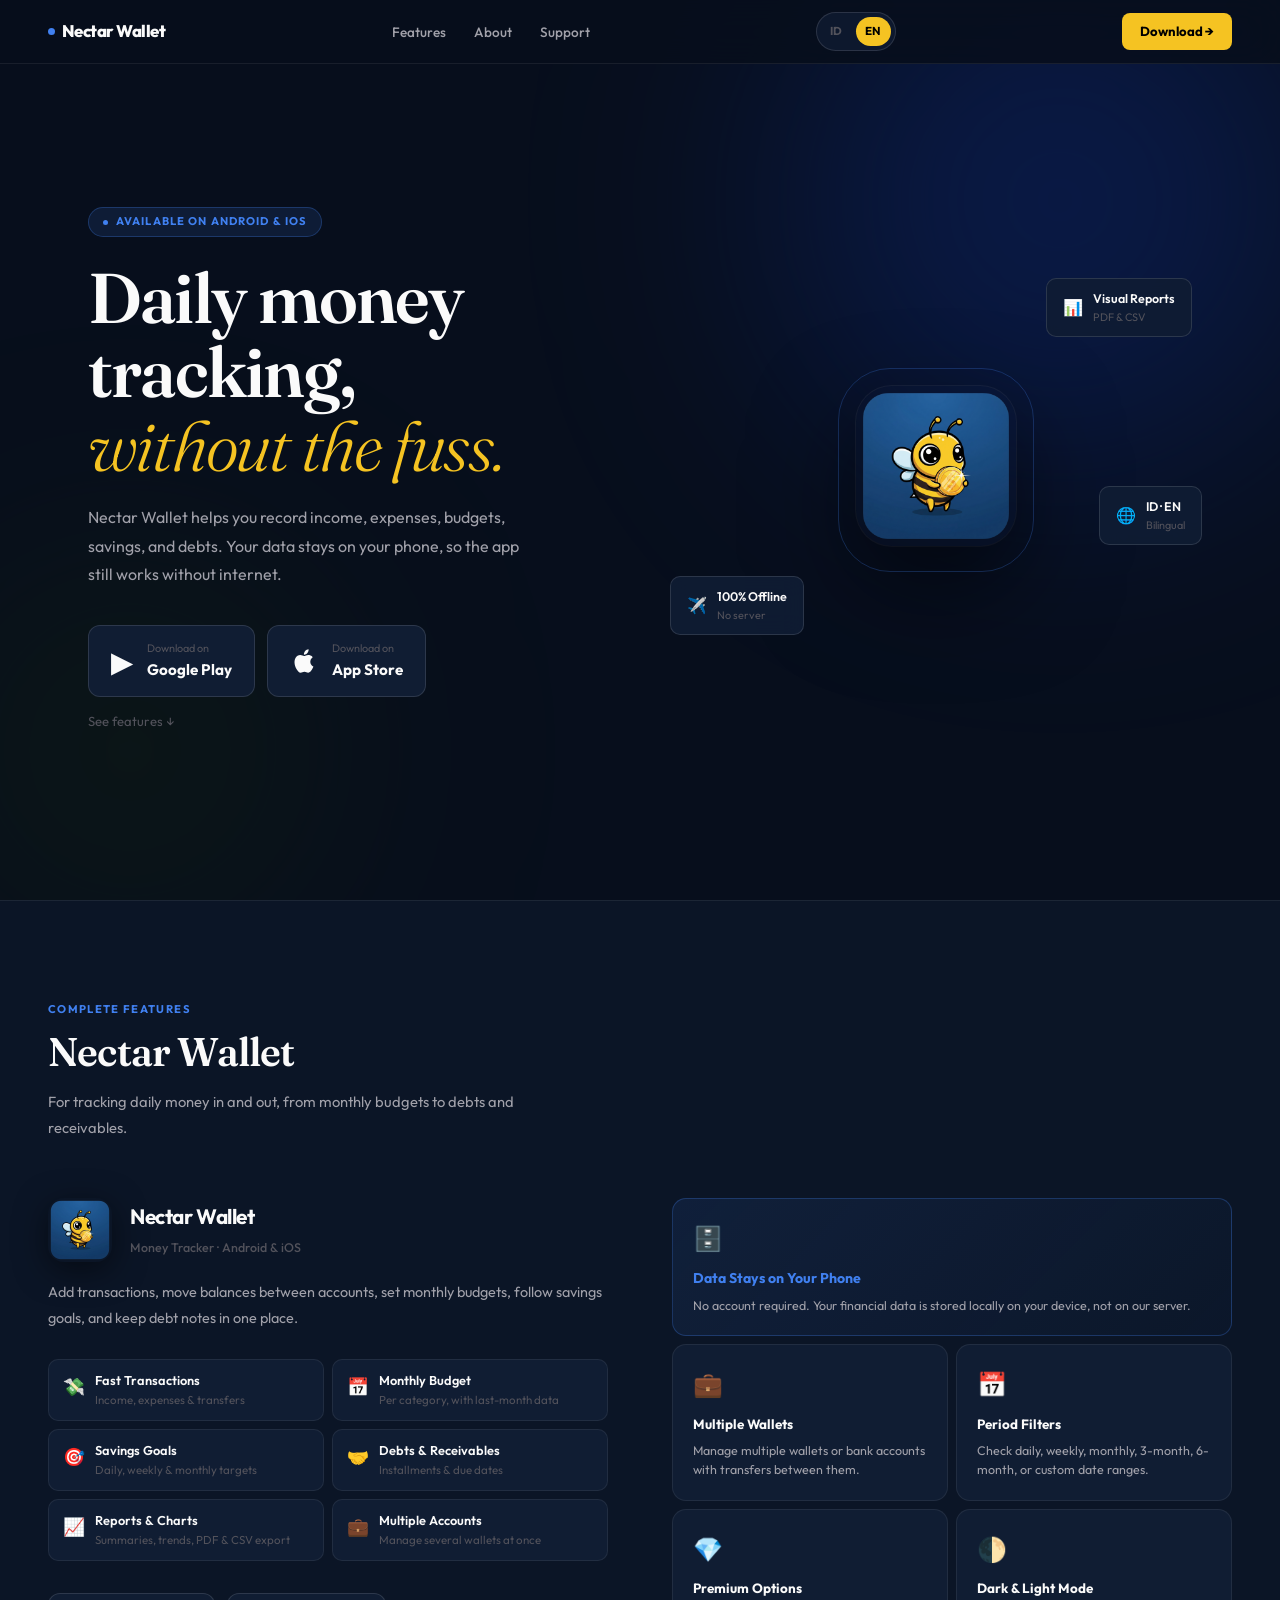
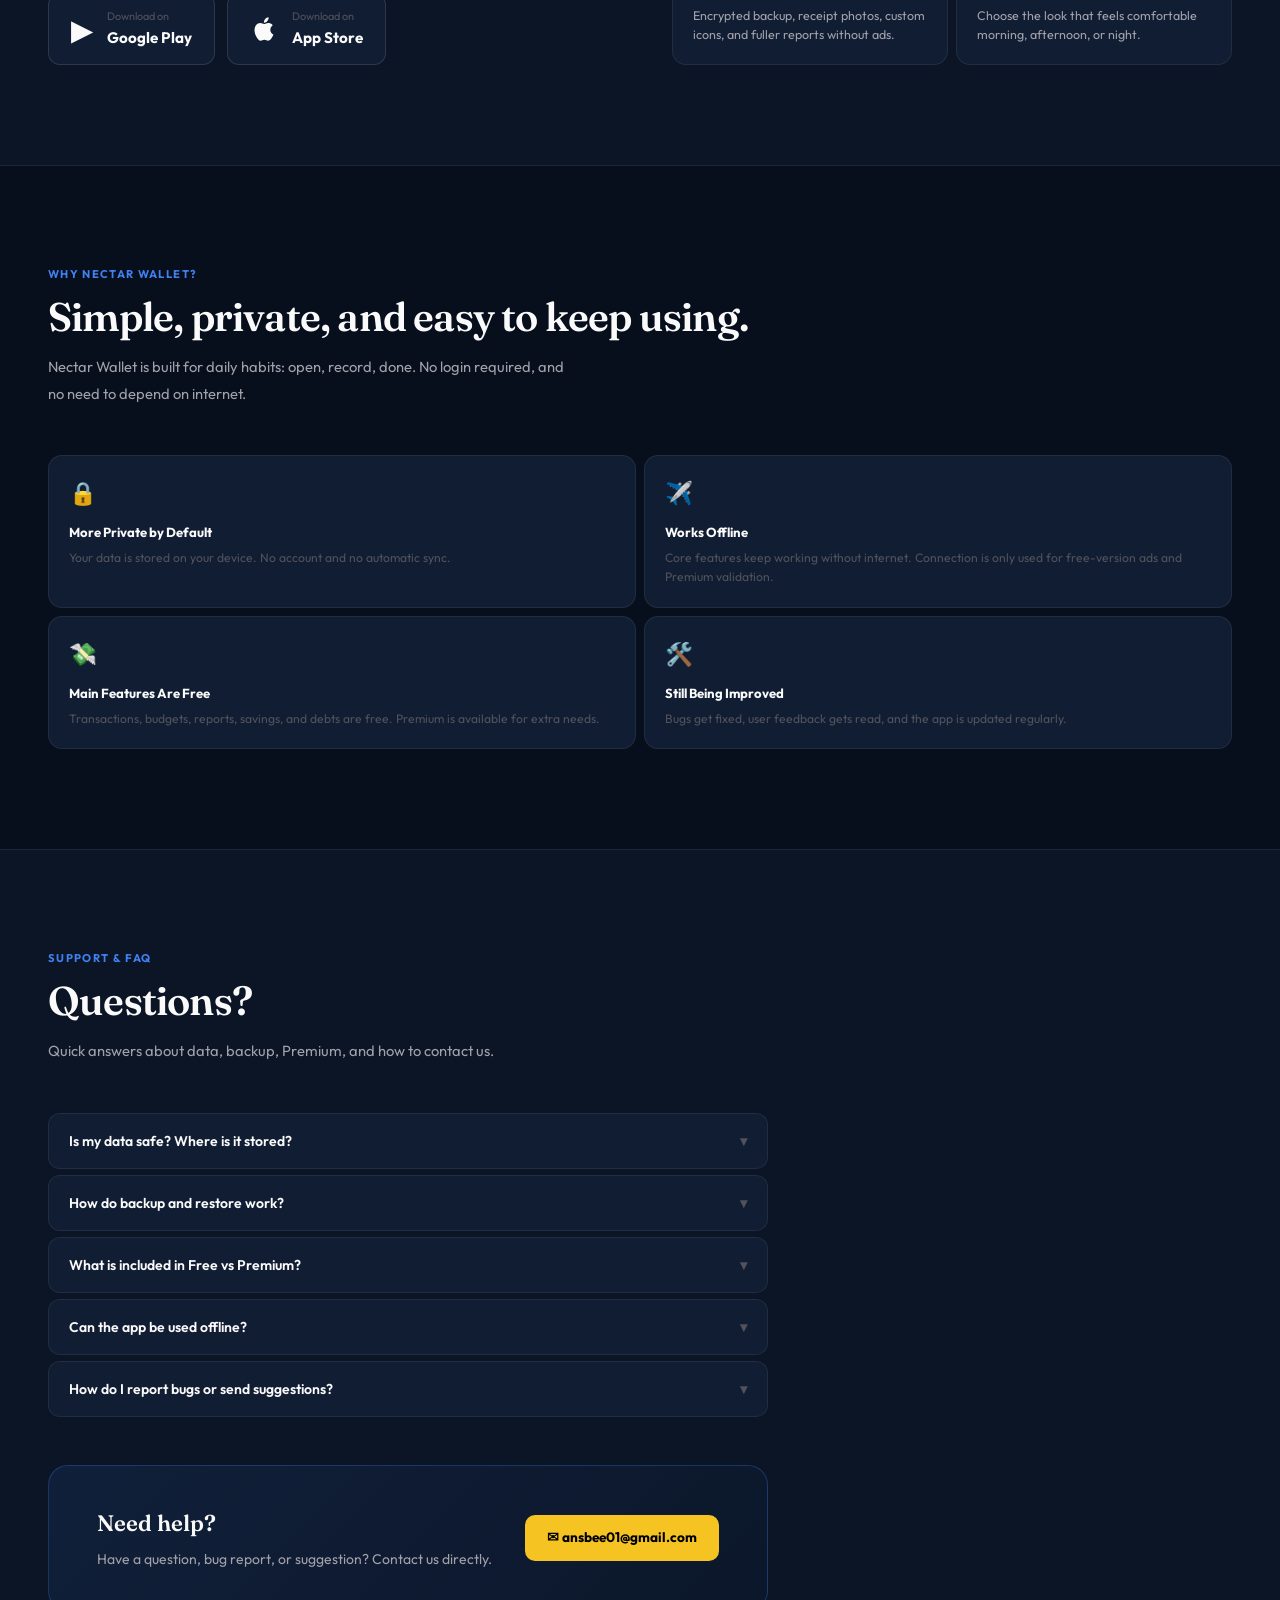
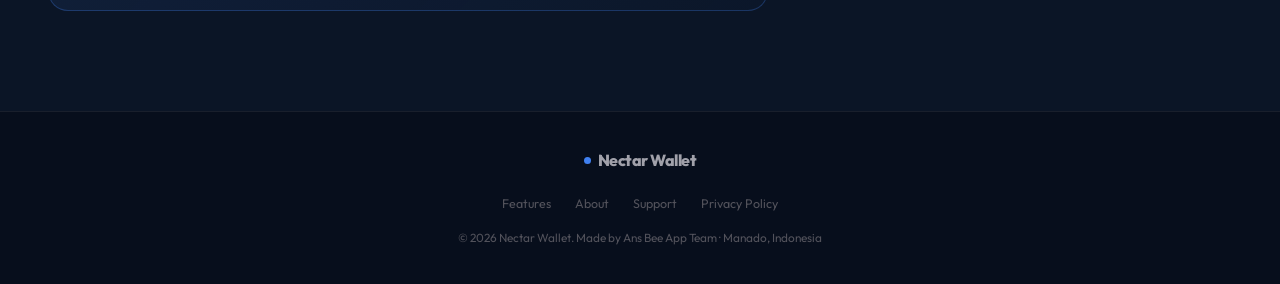
==== commit 676eb695: "perbaikan conten index" ====
--- a/index.html
+++ b/index.html
@@ -3,25 +3,39 @@
 <head>
     <meta charset="UTF-8">
     <meta name="viewport" content="width=device-width, initial-scale=1.0">
-    <title>Ans Bee App — Mobile App Developer</title>
-    <meta name="description" content="Ans Bee App is a mobile application development studio based in Manado, Indonesia. Creator of Nectar Wallet.">
+    <title>Nectar Wallet — Catatan Keuangan Harian</title>
+    <meta name="description" content="Nectar Wallet membantu mencatat pemasukan, pengeluaran, budget, tabungan, dan utang-piutang langsung dari HP. Bisa dipakai offline di Android dan iOS.">
+    <meta name="theme-color" content="#070E1C">
+    <link rel="canonical" href="https://beenectarwallet.com/">
+    <meta property="og:type" content="website">
+    <meta property="og:title" content="Nectar Wallet — Catatan Keuangan Harian">
+    <meta property="og:description" content="Catat pemasukan, pengeluaran, budget, tabungan, dan utang-piutang langsung dari HP. Bisa dipakai offline di Android dan iOS.">
+    <meta property="og:image" content="https://beenectarwallet.com/app_icon.png">
+    <meta property="og:locale" content="id_ID">
+    <meta name="twitter:card" content="summary">
+    <meta name="twitter:title" content="Nectar Wallet — Catatan Keuangan Harian">
+    <meta name="twitter:description" content="Catat pemasukan, pengeluaran, budget, tabungan, dan utang-piutang langsung dari HP. Bisa dipakai offline di Android dan iOS.">
+    <meta name="twitter:image" content="https://beenectarwallet.com/app_icon.png">
+    <link rel="icon" type="image/png" href="app_icon.png">
     <link rel="preconnect" href="https://fonts.googleapis.com">
     <link rel="preconnect" href="https://fonts.gstatic.com" crossorigin>
-    <link href="https://fonts.googleapis.com/css2?family=Outfit:wght@300;400;500;600;700;800&family=Fraunces:ital,opsz,wght@0,9..144,300;0,9..144,600;1,9..144,300;1,9..144,600&display=swap" rel="stylesheet">
+    <link href="https://fonts.googleapis.com/css2?family=Outfit:wght@300;400;500;600;700;800&amp;family=Fraunces:ital,opsz,wght@0,9..144,300;0,9..144,600;1,9..144,300;1,9..144,600&amp;display=swap" rel="stylesheet">
     <style>
         :root {
-            --bg:        #09090B;
-            --bg-2:      #111113;
-            --bg-3:      #18181B;
-            --border:    rgba(255,255,255,0.07);
-            --border-2:  rgba(255,255,255,0.12);
-            --amber:     #F59E0B;
-            --amber-dim: rgba(245,158,11,0.12);
-            --amber-border: rgba(245,158,11,0.25);
-            --text-1:    #FAFAFA;
-            --text-2:    #A1A1AA;
-            --text-3:    #52525B;
-            --white:     #FFFFFF;
+            --bg:           #070E1C;
+            --bg-2:         #0B1526;
+            --bg-3:         #101D33;
+            --border:       rgba(255,255,255,0.07);
+            --border-2:     rgba(255,255,255,0.12);
+            --blue:         #4080F0;
+            --blue-dim:     rgba(64,128,240,0.12);
+            --blue-border:  rgba(64,128,240,0.28);
+            --amber:        #F5C322;
+            --amber-dim:    rgba(245,195,34,0.12);
+            --amber-border: rgba(245,195,34,0.25);
+            --text-1:       #FAFAFA;
+            --text-2:       #A1A1AA;
+            --text-3:       #52525B;
         }
         *, *::before, *::after { box-sizing: border-box; margin: 0; padding: 0; }
         html { scroll-behavior: smooth; }
@@ -35,39 +49,38 @@
 
         /* ─── NAV ─── */
         nav {
-            position: fixed;
-            top: 0; left: 0; right: 0;
-            z-index: 100;
-            display: flex;
-            align-items: center;
-            justify-content: space-between;
-            padding: 0 48px;
-            height: 64px;
-            background: rgba(9,9,11,0.85);
+            position: fixed; top: 0; left: 0; right: 0; z-index: 100;
+            display: flex; align-items: center; justify-content: space-between;
+            padding: 0 48px; height: 64px;
+            background: rgba(7,14,28,0.88);
             backdrop-filter: blur(20px);
             border-bottom: 1px solid var(--border);
         }
         .wordmark {
-            font-family: 'Outfit', sans-serif;
-            font-weight: 800;
-            font-size: 1.05rem;
-            letter-spacing: -0.03em;
-            color: var(--text-1);
-            text-decoration: none;
-            display: flex;
-            align-items: center;
-            gap: 7px;
+            font-family: 'Outfit', sans-serif; font-weight: 800;
+            font-size: 1.05rem; letter-spacing: -0.03em;
+            color: var(--text-1); text-decoration: none;
+            display: flex; align-items: center; gap: 7px;
         }
         .wm-dot {
-            width: 7px; height: 7px;
-            background: var(--amber);
-            border-radius: 50%;
-            display: inline-block;
-            flex-shrink: 0;
+            width: 7px; height: 7px; background: var(--blue);
+            border-radius: 50%; display: inline-block; flex-shrink: 0;
         }
         .nav-links { display: flex; gap: 28px; list-style: none; }
         .nav-links a { font-size: 0.85rem; font-weight: 500; color: var(--text-2); text-decoration: none; transition: color 0.2s; }
         .nav-links a:hover { color: var(--text-1); }
+        .lang-switch {
+            display: inline-flex; align-items: center; gap: 4px;
+            padding: 4px; border: 1px solid var(--border-2);
+            border-radius: 999px; background: rgba(16,29,51,0.75);
+        }
+        .lang-switch button {
+            border: 0; border-radius: 999px; background: transparent;
+            color: var(--text-3); cursor: pointer; font: inherit;
+            font-size: 0.72rem; font-weight: 700; letter-spacing: 0.04em;
+            padding: 5px 9px; transition: background 0.2s, color 0.2s;
+        }
+        .lang-switch button[aria-pressed="true"] { background: var(--amber); color: #000; }
         .nav-cta {
             font-size: 0.82rem; font-weight: 700;
             background: var(--amber); color: #000;
@@ -78,79 +91,47 @@
 
         /* ─── HERO ─── */
         .hero-wrap {
-            position: relative;
-            min-height: 100vh;
-            display: flex;
-            align-items: center;
-            overflow: hidden;
-        }
-        .blob {
-            position: absolute;
-            border-radius: 50%;
-            filter: blur(130px);
-            pointer-events: none;
-        }
-        .blob-1 { width: 550px; height: 550px; background: #78350F; opacity: 0.3; top: -80px; right: -60px; }
-        .blob-2 { width: 380px; height: 380px; background: #064E3B; opacity: 0.25; bottom: -40px; left: -60px; }
+            position: relative; min-height: 100vh;
+            display: flex; align-items: center; overflow: hidden;
+        }
+        .blob { position: absolute; border-radius: 50%; filter: blur(130px); pointer-events: none; }
+        .blob-1 { width: 560px; height: 560px; background: #0D2878; opacity: 0.45; top: -80px; right: -60px; }
+        .blob-2 { width: 380px; height: 380px; background: #1A3008; opacity: 0.3; bottom: -40px; left: -60px; }
 
         .hero {
             position: relative; z-index: 1;
-            display: grid;
-            grid-template-columns: 1fr 1fr;
-            align-items: center;
-            padding: 120px 48px 80px;
-            gap: 80px;
-            max-width: 1200px;
-            margin: 0 auto;
-            width: 100%;
+            display: grid; grid-template-columns: 1fr 1fr;
+            align-items: center; padding: 120px 48px 80px;
+            gap: 80px; max-width: 1200px; margin: 0 auto; width: 100%;
         }
         .hero-tag {
             display: inline-flex; align-items: center; gap: 8px;
-            border: 1px solid var(--amber-border);
-            background: var(--amber-dim);
-            color: var(--amber);
-            font-size: 0.7rem; font-weight: 700;
+            border: 1px solid var(--blue-border); background: var(--blue-dim);
+            color: var(--blue); font-size: 0.7rem; font-weight: 700;
             letter-spacing: 0.1em; text-transform: uppercase;
-            padding: 5px 14px; border-radius: 100px;
-            margin-bottom: 24px;
+            padding: 5px 14px; border-radius: 100px; margin-bottom: 24px;
         }
         .hero-tag .pulse {
-            width: 5px; height: 5px;
-            background: var(--amber); border-radius: 50%;
-            animation: pulse 2s ease-in-out infinite;
+            width: 5px; height: 5px; background: var(--blue);
+            border-radius: 50%; animation: pulse 2s ease-in-out infinite;
         }
         @keyframes pulse { 0%,100%{opacity:1;transform:scale(1)} 50%{opacity:0.3;transform:scale(0.6)} }
 
         .hero h1 {
             font-family: 'Fraunces', serif;
             font-size: clamp(3rem, 5.5vw, 4.6rem);
-            font-weight: 600;
-            line-height: 1.05;
-            letter-spacing: -0.025em;
-            color: var(--text-1);
-            margin-bottom: 20px;
+            font-weight: 600; line-height: 1.05;
+            letter-spacing: -0.025em; color: var(--text-1); margin-bottom: 20px;
         }
         .hero h1 em { font-style: italic; font-weight: 300; color: var(--amber); }
-        .hero-desc { font-size: 1rem; color: var(--text-2); max-width: 440px; margin-bottom: 8px; line-height: 1.8; }
-        .hero-desc-en { font-size: 0.85rem; color: var(--text-3); font-style: italic; max-width: 440px; margin-bottom: 36px; line-height: 1.7; }
+        .hero-desc { font-size: 1rem; color: var(--text-2); max-width: 440px; margin-bottom: 36px; line-height: 1.8; }
         .hero-cta { display: flex; gap: 12px; flex-wrap: wrap; }
-        .btn-primary {
-            display: inline-flex; align-items: center; gap: 8px;
-            background: var(--amber); color: #000;
-            text-decoration: none; padding: 12px 24px;
-            border-radius: 8px; font-size: 0.875rem; font-weight: 700;
-            transition: opacity 0.2s, transform 0.15s;
-        }
-        .btn-primary:hover { opacity: 0.85; transform: translateY(-1px); }
-        .btn-ghost {
-            display: inline-flex; align-items: center; gap: 8px;
-            background: transparent; color: var(--text-2);
-            text-decoration: none; padding: 12px 24px;
-            border-radius: 8px; font-size: 0.875rem; font-weight: 500;
-            border: 1px solid var(--border-2);
-            transition: border-color 0.2s, color 0.2s;
-        }
-        .btn-ghost:hover { border-color: var(--text-2); color: var(--text-1); }
+        .hero-learn-more {
+            display: inline-block; margin-top: 14px;
+            font-size: 0.82rem; color: var(--text-3);
+            text-decoration: none; transition: color 0.2s;
+        }
+        .hero-learn-more:hover { color: var(--text-2); }
 
         /* hero visual */
         .hero-visual {
@@ -160,25 +141,20 @@
         .app-icon-wrap { position: relative; z-index: 2; animation: float 5s ease-in-out infinite; }
         @keyframes float { 0%,100%{transform:translateY(0)} 50%{transform:translateY(-14px)} }
         .app-icon-wrap img {
-            width: 160px; height: 160px;
-            border-radius: 36px;
+            width: 160px; height: 160px; border-radius: 36px;
             box-shadow: 0 40px 100px rgba(0,0,0,0.6), 0 0 0 1px rgba(255,255,255,0.06);
         }
         .icon-ring {
-            position: absolute; inset: -18px;
-            border-radius: 52px;
-            border: 1px solid rgba(245,158,11,0.2);
+            position: absolute; inset: -18px; border-radius: 52px;
+            border: 1px solid rgba(64,128,240,0.25);
             animation: ring-p 3s ease-in-out infinite;
         }
         @keyframes ring-p { 0%,100%{opacity:0.3;transform:scale(1)} 50%{opacity:0.8;transform:scale(1.03)} }
 
         .stat-chip {
-            position: absolute;
-            background: rgba(24,24,27,0.9);
-            border: 1px solid var(--border-2);
-            border-radius: 10px;
-            padding: 10px 16px;
-            display: flex; align-items: center; gap: 10px;
+            position: absolute; background: rgba(16,29,51,0.92);
+            border: 1px solid var(--border-2); border-radius: 10px;
+            padding: 10px 16px; display: flex; align-items: center; gap: 10px;
             z-index: 3; backdrop-filter: blur(12px);
         }
         .stat-chip .ci { font-size: 1rem; }
@@ -191,7 +167,7 @@
         /* ─── COMMONS ─── */
         section { padding: 100px 48px; position: relative; z-index: 1; }
         .section-inner { max-width: 1200px; margin: 0 auto; }
-        .eyebrow { font-size: 0.7rem; font-weight: 700; letter-spacing: 0.12em; text-transform: uppercase; color: var(--amber); margin-bottom: 10px; }
+        .eyebrow { font-size: 0.7rem; font-weight: 700; letter-spacing: 0.12em; text-transform: uppercase; color: var(--blue); margin-bottom: 10px; }
         .s-title {
             font-family: 'Fraunces', serif;
             font-size: clamp(1.8rem, 3.5vw, 2.5rem);
@@ -199,39 +175,40 @@
             margin-bottom: 14px; line-height: 1.15; letter-spacing: -0.02em;
         }
         .s-sub { font-size: 0.92rem; color: var(--text-2); max-width: 520px; line-height: 1.8; }
-        .s-sub em { color: var(--text-3); font-style: italic; font-size: 0.85rem; }
-
-        /* ─── APP ─── */
+
+        /* ─── STORE BUTTONS ─── */
+        .store-btns { display: flex; gap: 12px; flex-wrap: wrap; }
+        .play-btn {
+            display: inline-flex; align-items: center; gap: 14px;
+            background: var(--bg-3); border: 1px solid var(--border-2);
+            color: var(--text-1); text-decoration: none;
+            padding: 14px 22px; border-radius: 12px;
+            transition: border-color 0.2s, background 0.2s;
+        }
+        .play-btn:hover { border-color: var(--amber); background: rgba(245,195,34,0.06); }
+        .play-btn .pbi { font-size: 1.8rem; line-height: 1; }
+        .play-btn .pbi-svg { width: 28px; height: 28px; flex-shrink: 0; }
+        .play-btn small { display: block; font-size: 0.68rem; color: var(--text-3); font-weight: 400; }
+        .play-btn strong { display: block; font-size: 0.95rem; font-weight: 700; }
+
+        /* ─── APP / FEATURES ─── */
         #app { background: var(--bg-2); border-top: 1px solid var(--border); border-bottom: 1px solid var(--border); }
         .app-grid { display: grid; grid-template-columns: 1fr 1fr; gap: 64px; align-items: start; margin-top: 56px; }
         .app-header { display: flex; align-items: center; gap: 18px; margin-bottom: 18px; }
         .app-header img { width: 64px; height: 64px; border-radius: 16px; box-shadow: 0 8px 32px rgba(0,0,0,0.5); }
         .app-header h3 { font-size: 1.3rem; font-weight: 700; color: var(--text-1); letter-spacing: -0.02em; }
         .app-header span { font-size: 0.78rem; color: var(--text-3); font-weight: 500; }
-        .app-desc { color: var(--text-2); font-size: 0.9rem; line-height: 1.78; margin-bottom: 6px; }
-        .app-desc-en { color: var(--text-3); font-size: 0.82rem; font-style: italic; line-height: 1.7; margin-bottom: 28px; }
+        .app-desc { color: var(--text-2); font-size: 0.9rem; line-height: 1.78; margin-bottom: 28px; }
         .feature-grid { display: grid; grid-template-columns: 1fr 1fr; gap: 8px; margin-bottom: 32px; }
         .fi {
             display: flex; align-items: flex-start; gap: 10px;
-            padding: 12px 14px;
-            background: var(--bg-3); border: 1px solid var(--border);
-            border-radius: 10px; transition: border-color 0.2s;
+            padding: 12px 14px; background: var(--bg-3);
+            border: 1px solid var(--border); border-radius: 10px; transition: border-color 0.2s;
         }
         .fi:hover { border-color: var(--border-2); }
         .fi .icon { font-size: 1.1rem; flex-shrink: 0; margin-top: 1px; }
         .fi .label { font-size: 0.8rem; font-weight: 600; color: var(--text-1); line-height: 1.4; }
         .fi .label small { display: block; color: var(--text-3); font-weight: 400; font-size: 0.72rem; margin-top: 2px; }
-        .play-btn {
-            display: inline-flex; align-items: center; gap: 14px;
-            background: var(--bg-3); border: 1px solid var(--border-2);
-            color: var(--text-1); text-decoration: none;
-            padding: 14px 22px; border-radius: 12px;
-            transition: border-color 0.2s, background 0.2s;
-        }
-        .play-btn:hover { border-color: var(--amber); background: rgba(245,158,11,0.06); }
-        .play-btn .pbi { font-size: 1.8rem; }
-        .play-btn small { display: block; font-size: 0.68rem; color: var(--text-3); font-weight: 400; }
-        .play-btn strong { display: block; font-size: 0.95rem; font-weight: 700; }
 
         .showcase { display: grid; grid-template-columns: 1fr 1fr; gap: 8px; }
         .sc {
@@ -242,24 +219,20 @@
         .sc:hover { border-color: var(--border-2); transform: translateY(-2px); }
         .sc:first-child {
             grid-column: span 2;
-            background: linear-gradient(135deg, rgba(245,158,11,0.1) 0%, rgba(245,158,11,0.02) 100%);
-            border-color: var(--amber-border);
+            background: linear-gradient(135deg, rgba(64,128,240,0.1) 0%, rgba(64,128,240,0.02) 100%);
+            border-color: var(--blue-border);
         }
         .sc .sci { font-size: 1.5rem; margin-bottom: 10px; }
         .sc h4 { font-size: 0.84rem; font-weight: 700; color: var(--text-1); margin-bottom: 6px; }
-        .sc:first-child h4 { color: var(--amber); font-size: 0.88rem; }
+        .sc:first-child h4 { color: var(--blue); font-size: 0.88rem; }
         .sc p { font-size: 0.78rem; color: var(--text-2); line-height: 1.55; }
 
-        /* ─── ABOUT ─── */
+        /* ─── WHY ─── */
         #about { background: var(--bg); }
-        .about-grid { display: grid; grid-template-columns: 1fr 1fr; gap: 80px; align-items: start; margin-top: 56px; }
-        .about-text p { color: var(--text-2); font-size: 0.9rem; line-height: 1.8; margin-bottom: 12px; }
-        .about-text p.en { color: var(--text-3); font-style: italic; font-size: 0.82rem; margin-top: -6px; }
-        .value-grid { display: grid; grid-template-columns: 1fr 1fr; gap: 8px; }
+        .value-grid { display: grid; grid-template-columns: 1fr 1fr; gap: 8px; margin-top: 48px; }
         .vc {
             background: var(--bg-3); border: 1px solid var(--border);
-            border-radius: 14px; padding: 20px;
-            transition: border-color 0.2s;
+            border-radius: 14px; padding: 20px; transition: border-color 0.2s;
         }
         .vc:hover { border-color: var(--border-2); }
         .vc .vci { font-size: 1.4rem; margin-bottom: 10px; }
@@ -276,22 +249,20 @@
         .faq-item.open { border-color: var(--border-2); }
         .faq-q {
             width: 100%; background: none; border: none; text-align: left;
-            padding: 18px 20px;
-            font-family: 'Outfit', sans-serif; font-size: 0.875rem; font-weight: 600;
-            color: var(--text-1); cursor: pointer;
+            padding: 18px 20px; font-family: 'Outfit', sans-serif;
+            font-size: 0.875rem; font-weight: 600; color: var(--text-1); cursor: pointer;
             display: flex; justify-content: space-between; align-items: center; gap: 16px;
         }
         .faq-arrow { color: var(--text-3); font-size: 0.9rem; transition: transform 0.25s, color 0.2s; flex-shrink: 0; }
-        .faq-item.open .faq-arrow { transform: rotate(180deg); color: var(--amber); }
+        .faq-item.open .faq-arrow { transform: rotate(180deg); color: var(--blue); }
         .faq-a { max-height: 0; overflow: hidden; transition: max-height 0.3s ease, padding 0.3s ease; padding: 0 20px; }
         .faq-item.open .faq-a { max-height: 240px; padding: 0 20px 18px; }
         .faq-a p { font-size: 0.85rem; color: var(--text-2); line-height: 1.75; }
-        .faq-a p.en { font-style: italic; color: var(--text-3); font-size: 0.8rem; margin-top: 6px; }
 
         .contact-card {
             margin-top: 48px;
-            background: linear-gradient(135deg, rgba(245,158,11,0.1), rgba(245,158,11,0.02));
-            border: 1px solid var(--amber-border);
+            background: linear-gradient(135deg, rgba(64,128,240,0.1), rgba(64,128,240,0.02));
+            border: 1px solid var(--blue-border);
             border-radius: 20px; padding: 40px 48px;
             display: flex; align-items: center; justify-content: space-between; gap: 32px;
             max-width: 720px;
@@ -300,8 +271,8 @@
         .contact-card p { font-size: 0.875rem; color: var(--text-2); }
         .contact-card a {
             display: inline-flex; align-items: center; gap: 8px;
-            background: var(--amber); color: #000;
-            text-decoration: none; padding: 12px 22px; border-radius: 10px;
+            background: var(--amber); color: #000; text-decoration: none;
+            padding: 12px 22px; border-radius: 10px;
             font-weight: 700; font-size: 0.85rem; white-space: nowrap; flex-shrink: 0;
             transition: opacity 0.2s, transform 0.15s;
         }
@@ -309,8 +280,7 @@
 
         /* ─── FOOTER ─── */
         footer {
-            background: var(--bg);
-            border-top: 1px solid var(--border);
+            background: var(--bg); border-top: 1px solid var(--border);
             padding: 36px 48px; text-align: center;
         }
         .footer-inner { max-width: 1200px; margin: 0 auto; }
@@ -330,49 +300,77 @@
             nav { padding: 0 20px; }
             .nav-links, .nav-cta { display: none; }
             .hero { grid-template-columns: 1fr; padding: 100px 20px 60px; gap: 40px; text-align: center; }
-            .hero-desc, .hero-desc-en { max-width: 100%; }
+            .hero-desc { max-width: 100%; }
             .hero-cta { justify-content: center; }
             .hero-visual { order: -1; height: 320px; }
             section { padding: 72px 20px; }
-            .app-grid, .about-grid { grid-template-columns: 1fr; gap: 40px; }
+            .app-grid { grid-template-columns: 1fr; gap: 40px; }
             .contact-card { flex-direction: column; text-align: center; padding: 28px 20px; }
             footer { padding: 28px 20px; }
+        }
+        @media (max-width: 520px) {
+            .feature-grid, .showcase, .value-grid { grid-template-columns: 1fr; }
+            .sc:first-child { grid-column: auto; }
+            .stat-chip { padding: 8px 12px; }
+            .chip-1 { right: 8px; }
+            .chip-2 { left: 8px; }
+            .chip-3 { right: 8px; }
+            .footer-links { flex-wrap: wrap; row-gap: 10px; }
+        }
+        @media (prefers-reduced-motion: reduce) {
+            html { scroll-behavior: auto; }
+            *, *::before, *::after {
+                animation-duration: 0.01ms !important;
+                animation-iteration-count: 1 !important;
+                scroll-behavior: auto !important;
+                transition-duration: 0.01ms !important;
+            }
         }
     </style>
 </head>
 <body>
 
-<nav>
-    <a href="#" class="wordmark"><span class="wm-dot"></span>Ans Bee App</a>
+<nav aria-label="Primary navigation">
+    <a href="#" class="wordmark"><span class="wm-dot"></span>Nectar Wallet</a>
     <ul class="nav-links">
-        <li><a href="#app">App</a></li>
-        <li><a href="#about">About</a></li>
-        <li><a href="#support">Support</a></li>
+        <li><a href="#app" data-i18n="navApp">Fitur</a></li>
+        <li><a href="#about" data-i18n="navAbout">Kenapa</a></li>
+        <li><a href="#support" data-i18n="navSupport">Bantuan</a></li>
     </ul>
-    <a href="https://play.google.com/store/apps/details?id=com.ansbeeapp.ansdompet.ans_dompet" target="_blank" class="nav-cta">Download →</a>
+    <div class="lang-switch" role="group" aria-label="Language selection">
+        <button type="button" data-lang="id" aria-pressed="true">ID</button>
+        <button type="button" data-lang="en" aria-pressed="false">EN</button>
+    </div>
+    <a href="https://play.google.com/store/apps/details?id=com.ansbeeapp.ansdompet.ans_dompet" target="_blank" rel="noopener noreferrer" class="nav-cta" data-i18n="downloadCta">Download →</a>
 </nav>
 
+<main>
 <div class="hero-wrap">
     <div class="blob blob-1"></div>
     <div class="blob blob-2"></div>
     <div class="hero">
         <div>
-            <div class="hero-tag"><span class="pulse"></span>Manado, Indonesia</div>
-            <h1>Built for<br><em>everyday use.</em></h1>
-            <p class="hero-desc">Kami membuat aplikasi mobile yang simpel, enak dipakai, dan benar-benar berguna untuk kebutuhan sehari-hari.</p>
-            <p class="hero-desc-en">Building mobile apps that are simple, functional, and genuinely useful for everyday people.</p>
+            <div class="hero-tag"><span class="pulse"></span><span data-i18n="heroTag">Tersedia di Android &amp; iOS</span></div>
+            <h1 data-i18n-html="heroTitle">Catatan uang harian,<br><em>tanpa ribet.</em></h1>
+            <p class="hero-desc" data-i18n="heroDesc">Nectar Wallet membantu kamu mencatat pemasukan, pengeluaran, budget, tabungan, dan utang-piutang. Datanya tersimpan di HP, jadi tetap bisa dipakai tanpa internet.</p>
             <div class="hero-cta">
-                <a href="#app" class="btn-primary">Lihat Aplikasi →</a>
-                <a href="#support" class="btn-ghost">Hubungi Kami</a>
-            </div>
+                <a href="https://play.google.com/store/apps/details?id=com.ansbeeapp.ansdompet.ans_dompet" target="_blank" rel="noopener noreferrer" class="play-btn">
+                    <span class="pbi">▶</span><div><small data-i18n="playSmall">Download di</small><strong>Google Play</strong></div>
+                </a>
+                <a href="https://apps.apple.com/id/app/nectar-wallet-money-tracker/id6769889086" target="_blank" rel="noopener noreferrer" class="play-btn">
+                    <svg class="pbi-svg" viewBox="0 0 24 24" fill="currentColor" aria-hidden="true"><path d="M18.71 19.5c-.83 1.24-1.71 2.45-3.05 2.47-1.34.03-1.77-.79-3.29-.79-1.53 0-2 .77-3.27.82-1.31.05-2.3-1.32-3.14-2.53C4.25 17 2.94 12.45 4.7 9.39c.87-1.52 2.43-2.48 4.12-2.51 1.28-.02 2.5.87 3.29.87.78 0 2.26-1.07 3.8-.91.65.03 2.47.26 3.64 1.98-.09.06-2.17 1.28-2.15 3.81.03 3.02 2.65 4.03 2.68 4.04-.03.07-.42 1.44-1.38 2.83M13 3.5c.73-.83 1.94-1.46 2.94-1.5.13 1.17-.34 2.35-1.04 3.19-.69.85-1.83 1.51-2.95 1.42-.15-1.15.41-2.35 1.05-3.11z"/></svg>
+                    <div><small data-i18n="appStoreSmall">Download di</small><strong>App Store</strong></div>
+                </a>
+            </div>
+            <a href="#app" class="hero-learn-more" data-i18n="learnMoreCta">Lihat fitur ↓</a>
         </div>
         <div class="hero-visual">
             <div class="app-icon-wrap">
-                <img src="app_icon.png" alt="Nectar Wallet">
+                <img src="app_icon.png" alt="Nectar Wallet app icon" width="160" height="160" decoding="async" fetchpriority="high">
                 <div class="icon-ring"></div>
             </div>
-            <div class="stat-chip chip-1"><span class="ci">📊</span><div><div class="cl">Laporan Visual</div><div class="cs">PDF & CSV export</div></div></div>
-            <div class="stat-chip chip-2"><span class="ci">🔒</span><div><div class="cl">Data Lokal & Aman</div><div class="cs">Enkripsi AES</div></div></div>
+            <div class="stat-chip chip-1"><span class="ci">📊</span><div><div class="cl" data-i18n="chipReport">Laporan Visual</div><div class="cs">PDF &amp; CSV</div></div></div>
+            <div class="stat-chip chip-2"><span class="ci">✈️</span><div><div class="cl" data-i18n="chipOffline">100% Offline</div><div class="cs" data-i18n="chipOfflineSub">Tanpa server</div></div></div>
             <div class="stat-chip chip-3"><span class="ci">🌐</span><div><div class="cl">ID · EN</div><div class="cs">Bilingual</div></div></div>
         </div>
     </div>
@@ -380,35 +378,40 @@
 
 <section id="app">
     <div class="section-inner">
-        <p class="eyebrow">Featured App</p>
+        <p class="eyebrow" data-i18n="featuredApp">Fitur Lengkap</p>
         <h2 class="s-title">Nectar Wallet</h2>
-        <p class="s-sub">Pencatat keuangan pribadi yang lengkap — cepat, privat, dan bekerja sepenuhnya offline.<br><em>A complete personal finance tracker — fast, private, and fully offline.</em></p>
+        <p class="s-sub" data-i18n="appSubtitle">Buat mencatat uang masuk dan keluar setiap hari, dari budget bulanan sampai utang-piutang.</p>
         <div class="app-grid">
             <div>
                 <div class="app-header">
-                    <img src="app_icon.png" alt="Nectar Wallet">
-                    <div><h3>Nectar Wallet</h3><span>Money Tracker · Android</span></div>
-                </div>
-                <p class="app-desc">Catat pemasukan, pengeluaran, transfer antar akun, sampai budget dan tabungan — semuanya dalam satu aplikasi yang simpel dan rapi.</p>
-                <p class="app-desc-en">Track income, expenses, transfers, budgets, savings goals, and debts — all in one clean app.</p>
+                    <img src="app_icon.png" alt="Nectar Wallet app icon" width="64" height="64" loading="lazy" decoding="async">
+                    <div><h3>Nectar Wallet</h3><span data-i18n="appType">Catatan Keuangan · Android &amp; iOS</span></div>
+                </div>
+                <p class="app-desc" data-i18n="appDesc">Masukkan transaksi, pindahkan saldo antar akun, atur budget bulanan, pantau target tabungan, dan catat utang-piutang dari satu tempat.</p>
                 <div class="feature-grid">
-                    <div class="fi"><span class="icon">💸</span><div class="label">Transaksi Cepat<small>Pemasukan, pengeluaran & transfer</small></div></div>
-                    <div class="fi"><span class="icon">📅</span><div class="label">Budget Bulanan<small>Per kategori + import bulan lalu</small></div></div>
-                    <div class="fi"><span class="icon">🎯</span><div class="label">Target Tabungan<small>Progress & kalkulasi otomatis</small></div></div>
-                    <div class="fi"><span class="icon">🤝</span><div class="label">Utang-Piutang<small>Catat cicilan & jatuh tempo</small></div></div>
-                    <div class="fi"><span class="icon">📈</span><div class="label">Laporan & Grafik<small>Ekspor PDF & CSV</small></div></div>
-                    <div class="fi"><span class="icon">🔐</span><div class="label">Backup Terenkripsi<small>File .nectarbackup</small></div></div>
-                </div>
-                <a href="https://play.google.com/store/apps/details?id=com.ansbeeapp.ansdompet.ans_dompet" target="_blank" class="play-btn">
-                    <span class="pbi">▶</span><div><small>Download on</small><strong>Google Play</strong></div>
-                </a>
+                    <div class="fi"><span class="icon">💸</span><div class="label" data-i18n-html="featureTransactions">Transaksi Cepat<small>Pemasukan, pengeluaran &amp; transfer</small></div></div>
+                    <div class="fi"><span class="icon">📅</span><div class="label" data-i18n-html="featureBudget">Budget Bulanan<small>Per kategori, bisa pakai data bulan lalu</small></div></div>
+                    <div class="fi"><span class="icon">🎯</span><div class="label" data-i18n-html="featureSavings">Target Tabungan<small>Hitung target harian, mingguan &amp; bulanan</small></div></div>
+                    <div class="fi"><span class="icon">🤝</span><div class="label" data-i18n-html="featureDebts">Utang-Piutang<small>Catat cicilan &amp; jatuh tempo</small></div></div>
+                    <div class="fi"><span class="icon">📈</span><div class="label" data-i18n-html="featureReports">Laporan &amp; Grafik<small>Ringkasan, tren, ekspor PDF &amp; CSV</small></div></div>
+                    <div class="fi"><span class="icon">💼</span><div class="label" data-i18n-html="featureAccounts">Multi Akun<small>Kelola beberapa dompet sekaligus</small></div></div>
+                </div>
+                <div class="store-btns">
+                    <a href="https://play.google.com/store/apps/details?id=com.ansbeeapp.ansdompet.ans_dompet" target="_blank" rel="noopener noreferrer" class="play-btn">
+                        <span class="pbi">▶</span><div><small data-i18n="playSmall">Download di</small><strong>Google Play</strong></div>
+                    </a>
+                    <a href="https://apps.apple.com/id/app/nectar-wallet-money-tracker/id6769889086" target="_blank" rel="noopener noreferrer" class="play-btn">
+                        <svg class="pbi-svg" viewBox="0 0 24 24" fill="currentColor" aria-hidden="true"><path d="M18.71 19.5c-.83 1.24-1.71 2.45-3.05 2.47-1.34.03-1.77-.79-3.29-.79-1.53 0-2 .77-3.27.82-1.31.05-2.3-1.32-3.14-2.53C4.25 17 2.94 12.45 4.7 9.39c.87-1.52 2.43-2.48 4.12-2.51 1.28-.02 2.5.87 3.29.87.78 0 2.26-1.07 3.8-.91.65.03 2.47.26 3.64 1.98-.09.06-2.17 1.28-2.15 3.81.03 3.02 2.65 4.03 2.68 4.04-.03.07-.42 1.44-1.38 2.83M13 3.5c.73-.83 1.94-1.46 2.94-1.5.13 1.17-.34 2.35-1.04 3.19-.69.85-1.83 1.51-2.95 1.42-.15-1.15.41-2.35 1.05-3.11z"/></svg>
+                        <div><small data-i18n="appStoreSmall">Download di</small><strong>App Store</strong></div>
+                    </a>
+                </div>
             </div>
             <div class="showcase">
-                <div class="sc"><div class="sci">🗄️</div><h4>100% Local & Private</h4><p>Semua data disimpan langsung di perangkat kamu — tidak dikirim ke server mana pun. <em>Your financial data stays on your device only.</em></p></div>
-                <div class="sc"><div class="sci">🌓</div><h4>Dark & Light Mode</h4><p>Tampilan nyaman di segala kondisi pencahayaan.</p></div>
-                <div class="sc"><div class="sci">🌐</div><h4>Bilingual</h4><p>Bahasa Indonesia & English tersedia.</p></div>
-                <div class="sc"><div class="sci">💎</div><h4>Fitur Premium</h4><p>Backup enkripsi, foto struk & laporan lanjutan.</p></div>
-                <div class="sc"><div class="sci">📸</div><h4>Foto Bukti</h4><p>Lampirkan foto struk ke setiap transaksi.</p></div>
+                <div class="sc"><div class="sci">🗄️</div><h4 data-i18n="showcasePrivacyTitle">Data Tetap di HP</h4><p data-i18n="showcasePrivacyText">Tidak perlu bikin akun. Data keuanganmu disimpan lokal di perangkat, bukan di server kami.</p></div>
+                <div class="sc"><div class="sci">💼</div><h4 data-i18n="showcaseAccountsTitle">Multi Akun/Dompet</h4><p data-i18n="showcaseAccountsText">Kelola beberapa dompet atau rekening sekaligus, lengkap dengan transfer antar akun.</p></div>
+                <div class="sc"><div class="sci">📅</div><h4 data-i18n="showcasePeriodTitle">Filter Periode</h4><p data-i18n="showcasePeriodText">Cek catatan harian, mingguan, bulanan, 3 bulan, 6 bulan, atau pilih tanggal sendiri.</p></div>
+                <div class="sc"><div class="sci">💎</div><h4 data-i18n="showcasePremiumTitle">Pilihan Premium</h4><p data-i18n="showcasePremiumText">Backup terenkripsi, foto struk, ikon kustom, dan laporan lebih lengkap tanpa iklan.</p></div>
+                <div class="sc"><div class="sci">🌓</div><h4 data-i18n="showcaseThemeTitle">Mode Gelap &amp; Terang</h4><p data-i18n="showcaseThemeText">Pilih tampilan yang nyaman dipakai pagi, siang, atau malam.</p></div>
             </div>
         </div>
     </div>
@@ -416,99 +419,265 @@
 
 <section id="about">
     <div class="section-inner">
-        <p class="eyebrow">About Us</p>
-        <h2 class="s-title">Tentang Ans Bee App</h2>
-        <div class="about-grid">
-            <div class="about-text">
-                <p>Ans Bee App adalah studio kecil yang fokus bikin aplikasi mobile yang simpel dan berguna. Kami berbasis di Manado dan lebih memilih membuat produk yang benar-benar dipakai, bukan sekadar terlihat keren.</p>
-                <p class="en">Ans Bee App is a mobile application development studio based in Manado, North Sulawesi, Indonesia — focused on building simple, functional apps that deliver real value to everyday users.</p>
-                <p>Kami memperhatikan hal-hal kecil — mulai dari tampilan, performa, sampai privasi pengguna. Tujuannya sederhana: aplikasi terasa ringan dan nyaman dipakai setiap hari.</p>
-                <p class="en">Every app we release is built with careful attention to detail, user privacy, and a smooth experience — from interface design to technical performance.</p>
-                <p>Ke depan, kami akan terus merilis aplikasi yang fokus ke kebutuhan sehari-hari — ringan, cepat, dan benar-benar kepakai.</p>
-                <p class="en">Going forward, Ans Bee App plans to release more apps focused on everyday utility — lightweight, reliable, and genuinely useful.</p>
-            </div>
-            <div class="value-grid">
-                <div class="vc"><div class="vci">🔒</div><h4>Privacy First</h4><p>Data pengguna tidak pernah meninggalkan perangkat tanpa izin eksplisit.</p></div>
-                <div class="vc"><div class="vci">⚡</div><h4>Lightweight</h4><p>Aplikasi ringan, cepat, dan tidak memakan banyak resource perangkat.</p></div>
-                <div class="vc"><div class="vci">🛠️</div><h4>Maintained</h4><p>Setiap bug dan feedback ditangani dengan cepat dan serius.</p></div>
-                <div class="vc"><div class="vci">🌱</div><h4>Growing</h4><p>Lebih banyak aplikasi dalam pipeline ke depan.</p></div>
-            </div>
+        <p class="eyebrow" data-i18n="aboutEyebrow">Kenapa Nectar Wallet?</p>
+        <h2 class="s-title" data-i18n="aboutTitle">Ringkas, privat, dan enak dipakai.</h2>
+        <p class="s-sub" data-i18n="aboutSub">Nectar Wallet dibuat untuk kebiasaan sehari-hari: buka, catat, selesai. Tidak perlu login dan tidak bergantung pada internet.</p>
+        <div class="value-grid">
+            <div class="vc"><div class="vci">🔒</div><h4 data-i18n="valuePrivacyTitle">Privasi Lebih Tenang</h4><p data-i18n="valuePrivacyText">Data tersimpan di perangkatmu. Tidak ada akun dan tidak ada sinkronisasi otomatis.</p></div>
+            <div class="vc"><div class="vci">✈️</div><h4 data-i18n="valueOfflineTitle">Bisa Dipakai Offline</h4><p data-i18n="valueOfflineText">Fitur utama tetap jalan tanpa internet. Koneksi hanya dipakai untuk iklan versi gratis dan validasi Premium.</p></div>
+            <div class="vc"><div class="vci">💸</div><h4 data-i18n="valueFreeTitle">Fitur Utama Gratis</h4><p data-i18n="valueFreeText">Transaksi, budget, laporan, tabungan, dan utang-piutang bisa dipakai gratis. Premium tersedia untuk kebutuhan tambahan.</p></div>
+            <div class="vc"><div class="vci">🛠️</div><h4 data-i18n="valueMaintainedTitle">Terus Dikembangkan</h4><p data-i18n="valueMaintainedText">Bug diperbaiki, masukan pengguna dibaca, dan aplikasi rutin diperbarui.</p></div>
         </div>
     </div>
 </section>
 
 <section id="support">
     <div class="section-inner">
-        <p class="eyebrow">Support & FAQ</p>
-        <h2 class="s-title">Ada pertanyaan?</h2>
-        <p class="s-sub">Pertanyaan yang sering ditanyakan. Tidak menemukan jawaban? Hubungi kami langsung.<br><em>Frequently asked questions. Can't find your answer? Contact us directly.</em></p>
+        <p class="eyebrow" data-i18n="supportEyebrow">Bantuan &amp; FAQ</p>
+        <h2 class="s-title" data-i18n="supportTitle">Ada pertanyaan?</h2>
+        <p class="s-sub" data-i18n="supportSubtitle">Beberapa jawaban cepat soal data, backup, Premium, dan cara menghubungi kami.</p>
         <div class="faq-list">
             <div class="faq-item">
-                <button class="faq-q" onclick="toggleFaq(this)">Apakah data saya aman? Di mana data disimpan?<span class="faq-arrow">▾</span></button>
-                <div class="faq-a">
-                    <p>Semua data keuangan Anda disimpan sepenuhnya di perangkat Anda sendiri menggunakan database lokal terenkripsi. Kami tidak memiliki server yang menyimpan data pribadi Anda — tidak ada akun, tidak ada sinkronisasi cloud (kecuali backup yang Anda lakukan sendiri).</p>
-                    <p class="en">All your financial data is stored locally on your device using an encrypted local database. We have no server storing your personal data — no accounts, no cloud sync (unless you manually back up).</p>
+                <button class="faq-q" type="button" aria-expanded="false" aria-controls="faq-data-safety" onclick="toggleFaq(this)"><span data-i18n="faqDataQ">Apakah data saya aman? Di mana data disimpan?</span><span class="faq-arrow" aria-hidden="true">▾</span></button>
+                <div class="faq-a" id="faq-data-safety" hidden>
+                    <p data-i18n="faqDataA">Data keuangan disimpan di perangkatmu dengan database lokal terenkripsi. Kami tidak menyimpan data pribadi di server. Tidak ada akun dan tidak ada sinkronisasi cloud, kecuali backup yang kamu buat sendiri.</p>
                 </div>
             </div>
             <div class="faq-item">
-                <button class="faq-q" onclick="toggleFaq(this)">Bagaimana cara backup dan restore data?<span class="faq-arrow">▾</span></button>
-                <div class="faq-a">
-                    <p>Fitur backup tersedia untuk pengguna Premium. Ekspor data ke file <strong>.nectarbackup</strong> terenkripsi AES dengan password pilihan Anda, simpan di lokasi mana saja, dan restore kapan saja dari dalam aplikasi.</p>
-                    <p class="en">Backup is available for Premium users. Export your data to an AES-encrypted .nectarbackup file, save it anywhere, and restore it anytime from within the app.</p>
+                <button class="faq-q" type="button" aria-expanded="false" aria-controls="faq-backup-restore" onclick="toggleFaq(this)"><span data-i18n="faqBackupQ">Bagaimana cara backup dan restore data?</span><span class="faq-arrow" aria-hidden="true">▾</span></button>
+                <div class="faq-a" id="faq-backup-restore" hidden>
+                    <p data-i18n-html="faqBackupA">Backup tersedia untuk pengguna Premium. Kamu bisa mengekspor data ke file <strong>.nectarbackup</strong> terenkripsi AES dengan password pilihanmu, lalu restore lagi dari aplikasi kapan saja.</p>
                 </div>
             </div>
             <div class="faq-item">
-                <button class="faq-q" onclick="toggleFaq(this)">Apa saja fitur gratis vs Premium?<span class="faq-arrow">▾</span></button>
-                <div class="faq-a">
-                    <p>Fitur dasar seperti transaksi, budget, laporan, tabungan, dan utang-piutang tersedia gratis. Premium mencakup: backup & restore terenkripsi, foto bukti transaksi, ikon kustom, dan ekspor PDF penuh tanpa iklan.</p>
-                    <p class="en">Core features (transactions, budget, reports, savings, debts) are free. Premium unlocks: encrypted backup/restore, receipt photos, custom icons, and full PDF export without ads.</p>
+                <button class="faq-q" type="button" aria-expanded="false" aria-controls="faq-free-premium" onclick="toggleFaq(this)"><span data-i18n="faqPremiumQ">Apa saja fitur gratis vs Premium?</span><span class="faq-arrow" aria-hidden="true">▾</span></button>
+                <div class="faq-a" id="faq-free-premium" hidden>
+                    <p data-i18n="faqPremiumA">Fitur utama seperti transaksi, budget, laporan, tabungan, dan utang-piutang tersedia gratis. Premium menambahkan backup dan restore terenkripsi, foto bukti transaksi, ikon kustom, dan ekspor PDF penuh tanpa iklan.</p>
                 </div>
             </div>
             <div class="faq-item">
-                <button class="faq-q" onclick="toggleFaq(this)">Apakah aplikasi bisa dipakai offline?<span class="faq-arrow">▾</span></button>
-                <div class="faq-a">
-                    <p>Ya. Nectar Wallet dirancang untuk bekerja sepenuhnya offline karena semua data tersimpan lokal. Internet hanya dibutuhkan untuk iklan (pengguna gratis) dan validasi status Premium.</p>
-                    <p class="en">Yes. Nectar Wallet is fully offline-capable. Internet is only needed for ads (free users) and Premium status validation.</p>
+                <button class="faq-q" type="button" aria-expanded="false" aria-controls="faq-offline" onclick="toggleFaq(this)"><span data-i18n="faqOfflineQ">Apakah aplikasi bisa dipakai offline?</span><span class="faq-arrow" aria-hidden="true">▾</span></button>
+                <div class="faq-a" id="faq-offline" hidden>
+                    <p data-i18n="faqOfflineA">Bisa. Karena data tersimpan lokal, pencatatan dan laporan utama tetap bisa dipakai tanpa internet. Koneksi hanya dibutuhkan untuk iklan pengguna gratis dan validasi Premium.</p>
                 </div>
             </div>
             <div class="faq-item">
-                <button class="faq-q" onclick="toggleFaq(this)">Bagaimana cara melaporkan bug atau memberikan saran?<span class="faq-arrow">▾</span></button>
-                <div class="faq-a">
-                    <p>Kirim email ke <strong>ansbee01@gmail.com</strong> dengan deskripsi masalah atau saran Anda. Setiap feedback kami baca dan pertimbangkan dengan serius.</p>
-                    <p class="en">Email us at ansbee01@gmail.com with your bug report or suggestion. Every piece of feedback is read and taken seriously.</p>
+                <button class="faq-q" type="button" aria-expanded="false" aria-controls="faq-feedback" onclick="toggleFaq(this)"><span data-i18n="faqFeedbackQ">Bagaimana cara melaporkan bug atau memberikan saran?</span><span class="faq-arrow" aria-hidden="true">▾</span></button>
+                <div class="faq-a" id="faq-feedback" hidden>
+                    <p data-i18n-html="faqFeedbackA">Kirim email ke <strong>ansbee01@gmail.com</strong> dan jelaskan masalah atau saranmu. Semua masukan kami baca.</p>
                 </div>
             </div>
         </div>
         <div class="contact-card">
             <div>
-                <h3>Butuh bantuan?</h3>
-                <p>Ada pertanyaan, bug, atau saran? Langsung hubungi kami.<br><em style="font-size:0.8rem;color:var(--text-3);">Contact us for questions, bug reports, or feedback.</em></p>
+                <h3 data-i18n="contactTitle">Butuh bantuan?</h3>
+                <p data-i18n="contactText">Ada pertanyaan, bug, atau saran? Langsung hubungi kami.</p>
             </div>
             <a href="mailto:ansbee01@gmail.com">✉ ansbee01@gmail.com</a>
         </div>
     </div>
 </section>
+</main>
 
 <footer>
     <div class="footer-inner">
-        <div class="footer-wm"><span class="wm-dot"></span>Ans Bee App</div>
+        <div class="footer-wm"><span class="wm-dot"></span>Nectar Wallet</div>
         <ul class="footer-links">
-            <li><a href="#app">App</a></li>
-            <li><a href="#about">About</a></li>
-            <li><a href="#support">Support</a></li>
+            <li><a href="#app" data-i18n="navApp">Fitur</a></li>
+            <li><a href="#about" data-i18n="navAbout">Kenapa</a></li>
+            <li><a href="#support" data-i18n="navSupport">Bantuan</a></li>
             <li><a href="privacy-policy.html">Privacy Policy</a></li>
         </ul>
-        <p class="footer-copy">© 2026 Ans Bee App. All rights reserved. · Manado, Indonesia</p>
+        <p class="footer-copy" data-i18n="footerCopy">© 2026 Nectar Wallet. Made by Ans Bee App Team · Manado, Indonesia</p>
     </div>
 </footer>
 
 <script>
+    const translations = {
+        id: {
+            pageTitle: 'Nectar Wallet — Catatan Keuangan Harian',
+            pageDescription: 'Nectar Wallet membantu mencatat pemasukan, pengeluaran, budget, tabungan, dan utang-piutang langsung dari HP. Bisa dipakai offline di Android dan iOS.',
+            navApp: 'Fitur',
+            navAbout: 'Tentang',
+            navSupport: 'Bantuan',
+            downloadCta: 'Download →',
+            heroTag: 'Tersedia di Android & iOS',
+            heroTitle: 'Catatan uang harian,<br><em>tanpa ribet.</em>',
+            heroDesc: 'Nectar Wallet membantu kamu mencatat pemasukan, pengeluaran, budget, tabungan, dan utang-piutang. Datanya tersimpan di HP, jadi tetap bisa dipakai tanpa internet.',
+            learnMoreCta: 'Lihat fitur ↓',
+            playSmall: 'Download di',
+            appStoreSmall: 'Download di',
+            chipReport: 'Laporan Visual',
+            chipOffline: '100% Offline',
+            chipOfflineSub: 'Tanpa server',
+            featuredApp: 'Fitur Lengkap',
+            appSubtitle: 'Buat mencatat uang masuk dan keluar setiap hari, dari budget bulanan sampai utang-piutang.',
+            appType: 'Catatan Keuangan · Android & iOS',
+            appDesc: 'Masukkan transaksi, pindahkan saldo antar akun, atur budget bulanan, pantau target tabungan, dan catat utang-piutang dari satu tempat.',
+            featureTransactions: 'Transaksi Cepat<small>Pemasukan, pengeluaran &amp; transfer</small>',
+            featureBudget: 'Budget Bulanan<small>Per kategori, bisa pakai data bulan lalu</small>',
+            featureSavings: 'Target Tabungan<small>Hitung target harian, mingguan &amp; bulanan</small>',
+            featureDebts: 'Utang-Piutang<small>Catat cicilan &amp; jatuh tempo</small>',
+            featureReports: 'Laporan &amp; Grafik<small>Ringkasan, tren, ekspor PDF &amp; CSV</small>',
+            featureAccounts: 'Multi Akun<small>Kelola beberapa dompet sekaligus</small>',
+            showcasePrivacyTitle: 'Data Tetap di HP',
+            showcasePrivacyText: 'Tidak perlu bikin akun. Data keuanganmu disimpan lokal di perangkat, bukan di server kami.',
+            showcaseAccountsTitle: 'Multi Akun/Dompet',
+            showcaseAccountsText: 'Kelola beberapa dompet atau rekening sekaligus, lengkap dengan transfer antar akun.',
+            showcasePeriodTitle: 'Filter Periode',
+            showcasePeriodText: 'Cek catatan harian, mingguan, bulanan, 3 bulan, 6 bulan, atau pilih tanggal sendiri.',
+            showcasePremiumTitle: 'Pilihan Premium',
+            showcasePremiumText: 'Backup terenkripsi, foto struk, ikon kustom, dan laporan lebih lengkap tanpa iklan.',
+            showcaseThemeTitle: 'Mode Gelap & Terang',
+            showcaseThemeText: 'Pilih tampilan yang nyaman dipakai pagi, siang, atau malam.',
+            aboutEyebrow: 'Kenapa Nectar Wallet?',
+            aboutTitle: 'Ringkas, privat, dan enak dipakai.',
+            aboutSub: 'Nectar Wallet dibuat untuk kebiasaan sehari-hari: buka, catat, selesai. Tidak perlu login dan tidak bergantung pada internet.',
+            valuePrivacyTitle: 'Privasi Lebih Tenang',
+            valuePrivacyText: 'Data tersimpan di perangkatmu. Tidak ada akun dan tidak ada sinkronisasi otomatis.',
+            valueOfflineTitle: 'Bisa Dipakai Offline',
+            valueOfflineText: 'Fitur utama tetap jalan tanpa internet. Koneksi hanya dipakai untuk iklan versi gratis dan validasi Premium.',
+            valueFreeTitle: 'Fitur Utama Gratis',
+            valueFreeText: 'Transaksi, budget, laporan, tabungan, dan utang-piutang bisa dipakai gratis. Premium tersedia untuk kebutuhan tambahan.',
+            valueMaintainedTitle: 'Terus Dikembangkan',
+            valueMaintainedText: 'Bug diperbaiki, masukan pengguna dibaca, dan aplikasi rutin diperbarui.',
+            supportEyebrow: 'Bantuan & FAQ',
+            supportTitle: 'Ada pertanyaan?',
+            supportSubtitle: 'Beberapa jawaban cepat soal data, backup, Premium, dan cara menghubungi kami.',
+            faqDataQ: 'Apakah data saya aman? Di mana data disimpan?',
+            faqDataA: 'Data keuangan disimpan di perangkatmu dengan database lokal terenkripsi. Kami tidak menyimpan data pribadi di server. Tidak ada akun dan tidak ada sinkronisasi cloud, kecuali backup yang kamu buat sendiri.',
+            faqBackupQ: 'Bagaimana cara backup dan restore data?',
+            faqBackupA: 'Backup tersedia untuk pengguna Premium. Kamu bisa mengekspor data ke file <strong>.nectarbackup</strong> terenkripsi AES dengan password pilihanmu, lalu restore lagi dari aplikasi kapan saja.',
+            faqPremiumQ: 'Apa saja fitur gratis vs Premium?',
+            faqPremiumA: 'Fitur utama seperti transaksi, budget, laporan, tabungan, dan utang-piutang tersedia gratis. Premium menambahkan backup dan restore terenkripsi, foto bukti transaksi, ikon kustom, dan ekspor PDF penuh tanpa iklan.',
+            faqOfflineQ: 'Apakah aplikasi bisa dipakai offline?',
+            faqOfflineA: 'Bisa. Karena data tersimpan lokal, pencatatan dan laporan utama tetap bisa dipakai tanpa internet. Koneksi hanya dibutuhkan untuk iklan pengguna gratis dan validasi Premium.',
+            faqFeedbackQ: 'Bagaimana cara melaporkan bug atau memberikan saran?',
+            faqFeedbackA: 'Kirim email ke <strong>ansbee01@gmail.com</strong> dan jelaskan masalah atau saranmu. Semua masukan kami baca.',
+            contactTitle: 'Butuh bantuan?',
+            contactText: 'Ada pertanyaan, bug, atau saran? Langsung hubungi kami.',
+            footerCopy: '© 2026 Nectar Wallet. Made by Ans Bee App Team · Manado, Indonesia'
+        },
+        en: {
+            pageTitle: 'Nectar Wallet — Personal Finance Tracker',
+            pageDescription: 'Nectar Wallet helps you track income, expenses, budgets, savings, and debts from your phone. It works offline on Android and iOS.',
+            navApp: 'Features',
+            navAbout: 'About',
+            navSupport: 'Support',
+            downloadCta: 'Download →',
+            heroTag: 'Available on Android & iOS',
+            heroTitle: 'Daily money tracking,<br><em>without the fuss.</em>',
+            heroDesc: 'Nectar Wallet helps you record income, expenses, budgets, savings, and debts. Your data stays on your phone, so the app still works without internet.',
+            learnMoreCta: 'See features ↓',
+            playSmall: 'Download on',
+            appStoreSmall: 'Download on',
+            chipReport: 'Visual Reports',
+            chipOffline: '100% Offline',
+            chipOfflineSub: 'No server',
+            featuredApp: 'Complete Features',
+            appSubtitle: 'For tracking daily money in and out, from monthly budgets to debts and receivables.',
+            appType: 'Money Tracker · Android & iOS',
+            appDesc: 'Add transactions, move balances between accounts, set monthly budgets, follow savings goals, and keep debt notes in one place.',
+            featureTransactions: 'Fast Transactions<small>Income, expenses &amp; transfers</small>',
+            featureBudget: 'Monthly Budget<small>Per category, with last-month data</small>',
+            featureSavings: 'Savings Goals<small>Daily, weekly &amp; monthly targets</small>',
+            featureDebts: 'Debts & Receivables<small>Installments &amp; due dates</small>',
+            featureReports: 'Reports & Charts<small>Summaries, trends, PDF &amp; CSV export</small>',
+            featureAccounts: 'Multiple Accounts<small>Manage several wallets at once</small>',
+            showcasePrivacyTitle: 'Data Stays on Your Phone',
+            showcasePrivacyText: 'No account required. Your financial data is stored locally on your device, not on our server.',
+            showcaseAccountsTitle: 'Multiple Wallets',
+            showcaseAccountsText: 'Manage multiple wallets or bank accounts with transfers between them.',
+            showcasePeriodTitle: 'Period Filters',
+            showcasePeriodText: 'Check daily, weekly, monthly, 3-month, 6-month, or custom date ranges.',
+            showcasePremiumTitle: 'Premium Options',
+            showcasePremiumText: 'Encrypted backup, receipt photos, custom icons, and fuller reports without ads.',
+            showcaseThemeTitle: 'Dark & Light Mode',
+            showcaseThemeText: 'Choose the look that feels comfortable morning, afternoon, or night.',
+            aboutEyebrow: 'Why Nectar Wallet?',
+            aboutTitle: 'Simple, private, and easy to keep using.',
+            aboutSub: 'Nectar Wallet is built for daily habits: open, record, done. No login required, and no need to depend on internet.',
+            valuePrivacyTitle: 'More Private by Default',
+            valuePrivacyText: 'Your data is stored on your device. No account and no automatic sync.',
+            valueOfflineTitle: 'Works Offline',
+            valueOfflineText: 'Core features keep working without internet. Connection is only used for free-version ads and Premium validation.',
+            valueFreeTitle: 'Main Features Are Free',
+            valueFreeText: 'Transactions, budgets, reports, savings, and debts are free. Premium is available for extra needs.',
+            valueMaintainedTitle: 'Still Being Improved',
+            valueMaintainedText: 'Bugs get fixed, user feedback gets read, and the app is updated regularly.',
+            supportEyebrow: 'Support & FAQ',
+            supportTitle: 'Questions?',
+            supportSubtitle: 'Quick answers about data, backup, Premium, and how to contact us.',
+            faqDataQ: 'Is my data safe? Where is it stored?',
+            faqDataA: 'Your financial data is stored on your device in an encrypted local database. We do not store personal data on our server. There is no account and no cloud sync, except for backups you create yourself.',
+            faqBackupQ: 'How do backup and restore work?',
+            faqBackupA: 'Backup is available for Premium users. You can export data to an AES-encrypted <strong>.nectarbackup</strong> file with your own password, then restore it from the app anytime.',
+            faqPremiumQ: 'What is included in Free vs Premium?',
+            faqPremiumA: 'Main features such as transactions, budgets, reports, savings, and debts are free. Premium adds encrypted backup and restore, receipt photos, custom icons, and full PDF export without ads.',
+            faqOfflineQ: 'Can the app be used offline?',
+            faqOfflineA: 'Yes. Since data is stored locally, tracking and main reports keep working without internet. Connection is only needed for free-user ads and Premium validation.',
+            faqFeedbackQ: 'How do I report bugs or send suggestions?',
+            faqFeedbackA: 'Email <strong>ansbee01@gmail.com</strong> and describe the issue or suggestion. We read every message.',
+            contactTitle: 'Need help?',
+            contactText: 'Have a question, bug report, or suggestion? Contact us directly.',
+            footerCopy: '© 2026 Nectar Wallet. Made by Ans Bee App Team · Manado, Indonesia'
+        }
+    };
+
+    const metaDescription = document.querySelector('meta[name="description"]');
+    const ogTitle = document.querySelector('meta[property="og:title"]');
+    const ogDescription = document.querySelector('meta[property="og:description"]');
+    const twitterTitle = document.querySelector('meta[name="twitter:title"]');
+    const twitterDescription = document.querySelector('meta[name="twitter:description"]');
+    const langButtons = document.querySelectorAll('[data-lang]');
+
+    function readSavedLanguage() {
+        try { return localStorage.getItem('site-language'); } catch { return null; }
+    }
+    function saveLanguage(lang) {
+        try { localStorage.setItem('site-language', lang); } catch {}
+    }
+    function getInitialLanguage() {
+        const saved = readSavedLanguage();
+        if (saved === 'id' || saved === 'en') return saved;
+        return navigator.language.toLowerCase().startsWith('id') ? 'id' : 'en';
+    }
+
+    function setLanguage(lang) {
+        const d = translations[lang] || translations.id;
+        document.documentElement.lang = lang;
+        document.title = d.pageTitle;
+        metaDescription.setAttribute('content', d.pageDescription);
+        ogTitle.setAttribute('content', d.pageTitle);
+        ogDescription.setAttribute('content', d.pageDescription);
+        twitterTitle.setAttribute('content', d.pageTitle);
+        twitterDescription.setAttribute('content', d.pageDescription);
+        document.querySelectorAll('[data-i18n]').forEach(el => { el.textContent = d[el.dataset.i18n]; });
+        document.querySelectorAll('[data-i18n-html]').forEach(el => { el.innerHTML = d[el.dataset.i18nHtml]; });
+        langButtons.forEach(btn => { btn.setAttribute('aria-pressed', String(btn.dataset.lang === lang)); });
+        saveLanguage(lang);
+    }
+
+    langButtons.forEach(btn => { btn.addEventListener('click', () => setLanguage(btn.dataset.lang)); });
+    setLanguage(getInitialLanguage());
+
     function toggleFaq(btn) {
         const item = btn.closest('.faq-item');
+        const answer = document.getElementById(btn.getAttribute('aria-controls'));
         const isOpen = item.classList.contains('open');
-        document.querySelectorAll('.faq-item.open').forEach(el => el.classList.remove('open'));
-        if (!isOpen) item.classList.add('open');
+        document.querySelectorAll('.faq-item.open').forEach(el => {
+            el.classList.remove('open');
+            const trigger = el.querySelector('.faq-q');
+            const panel = document.getElementById(trigger.getAttribute('aria-controls'));
+            trigger.setAttribute('aria-expanded', 'false');
+            panel.hidden = true;
+        });
+        if (!isOpen) {
+            item.classList.add('open');
+            btn.setAttribute('aria-expanded', 'true');
+            answer.hidden = false;
+        }
     }
 </script>
 </body>
-</html>+</html>
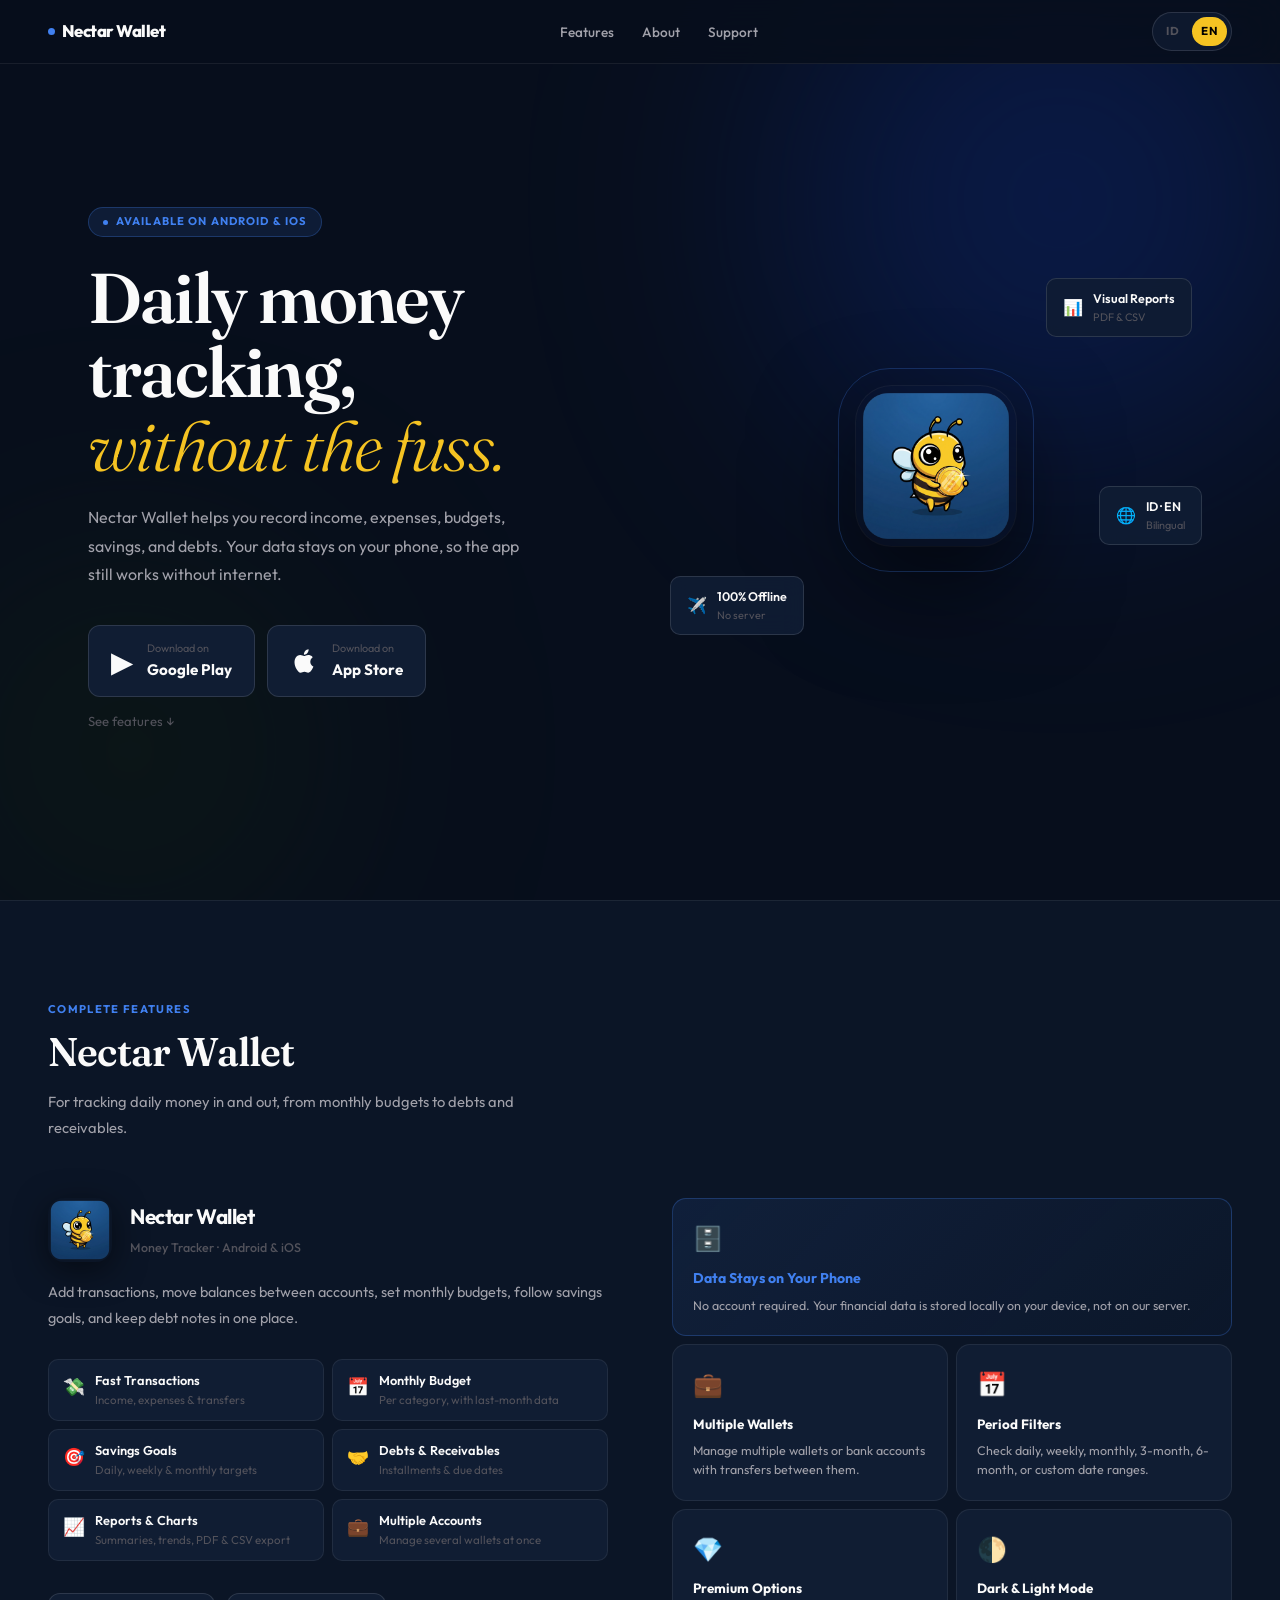
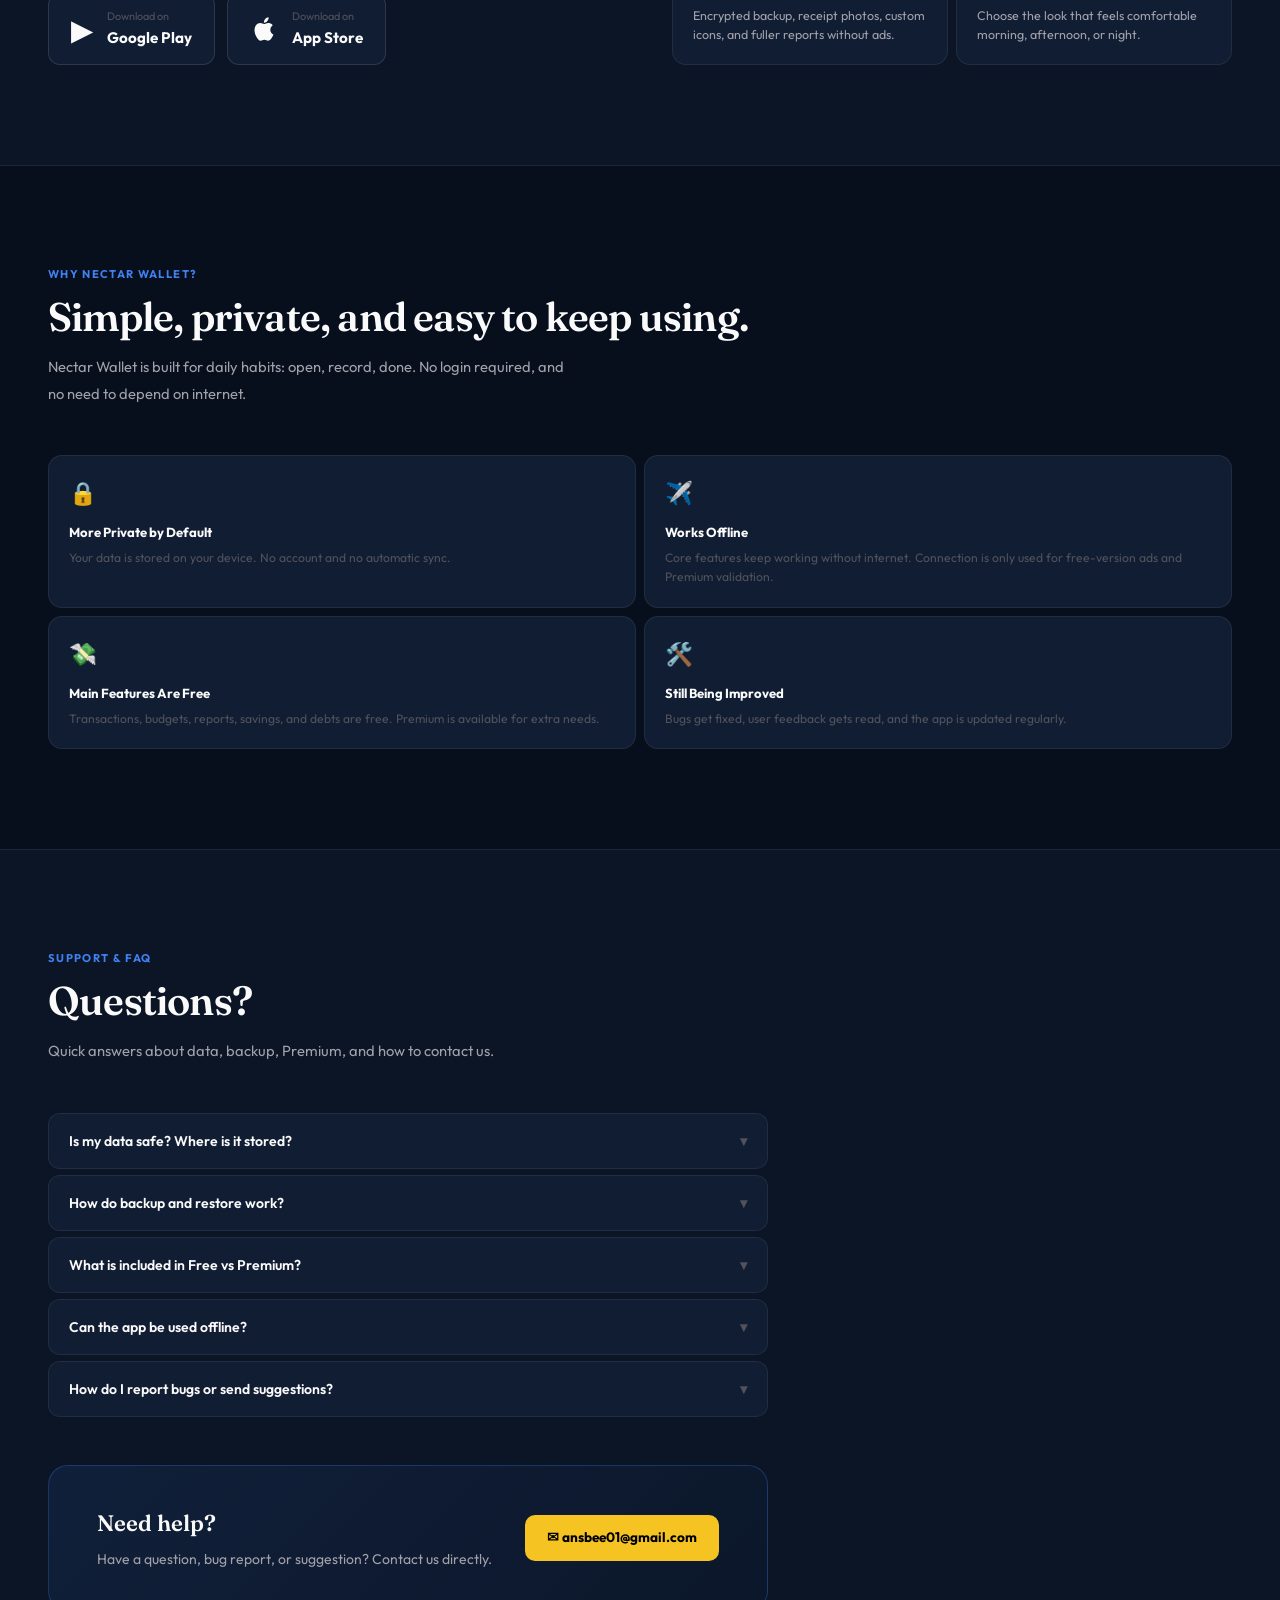
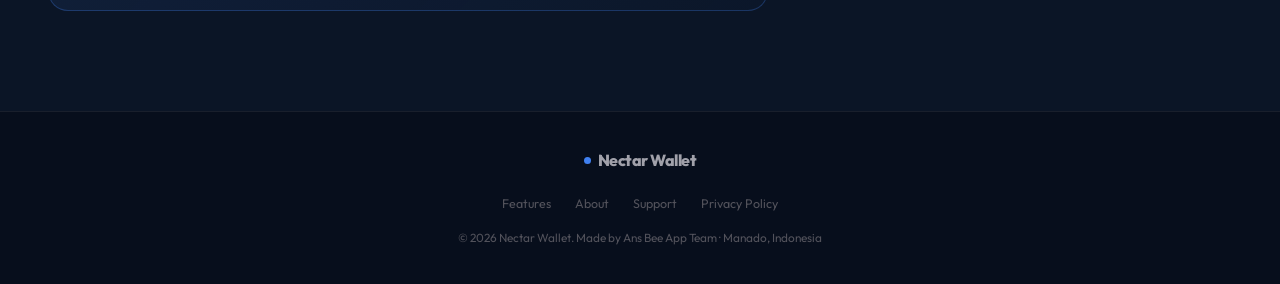
==== commit 88953d95: "perbaikan" ====
--- a/index.html
+++ b/index.html
@@ -341,7 +341,6 @@
         <button type="button" data-lang="id" aria-pressed="true">ID</button>
         <button type="button" data-lang="en" aria-pressed="false">EN</button>
     </div>
-    <a href="https://play.google.com/store/apps/details?id=com.ansbeeapp.ansdompet.ans_dompet" target="_blank" rel="noopener noreferrer" class="nav-cta" data-i18n="downloadCta">Download →</a>
 </nav>
 
 <main>
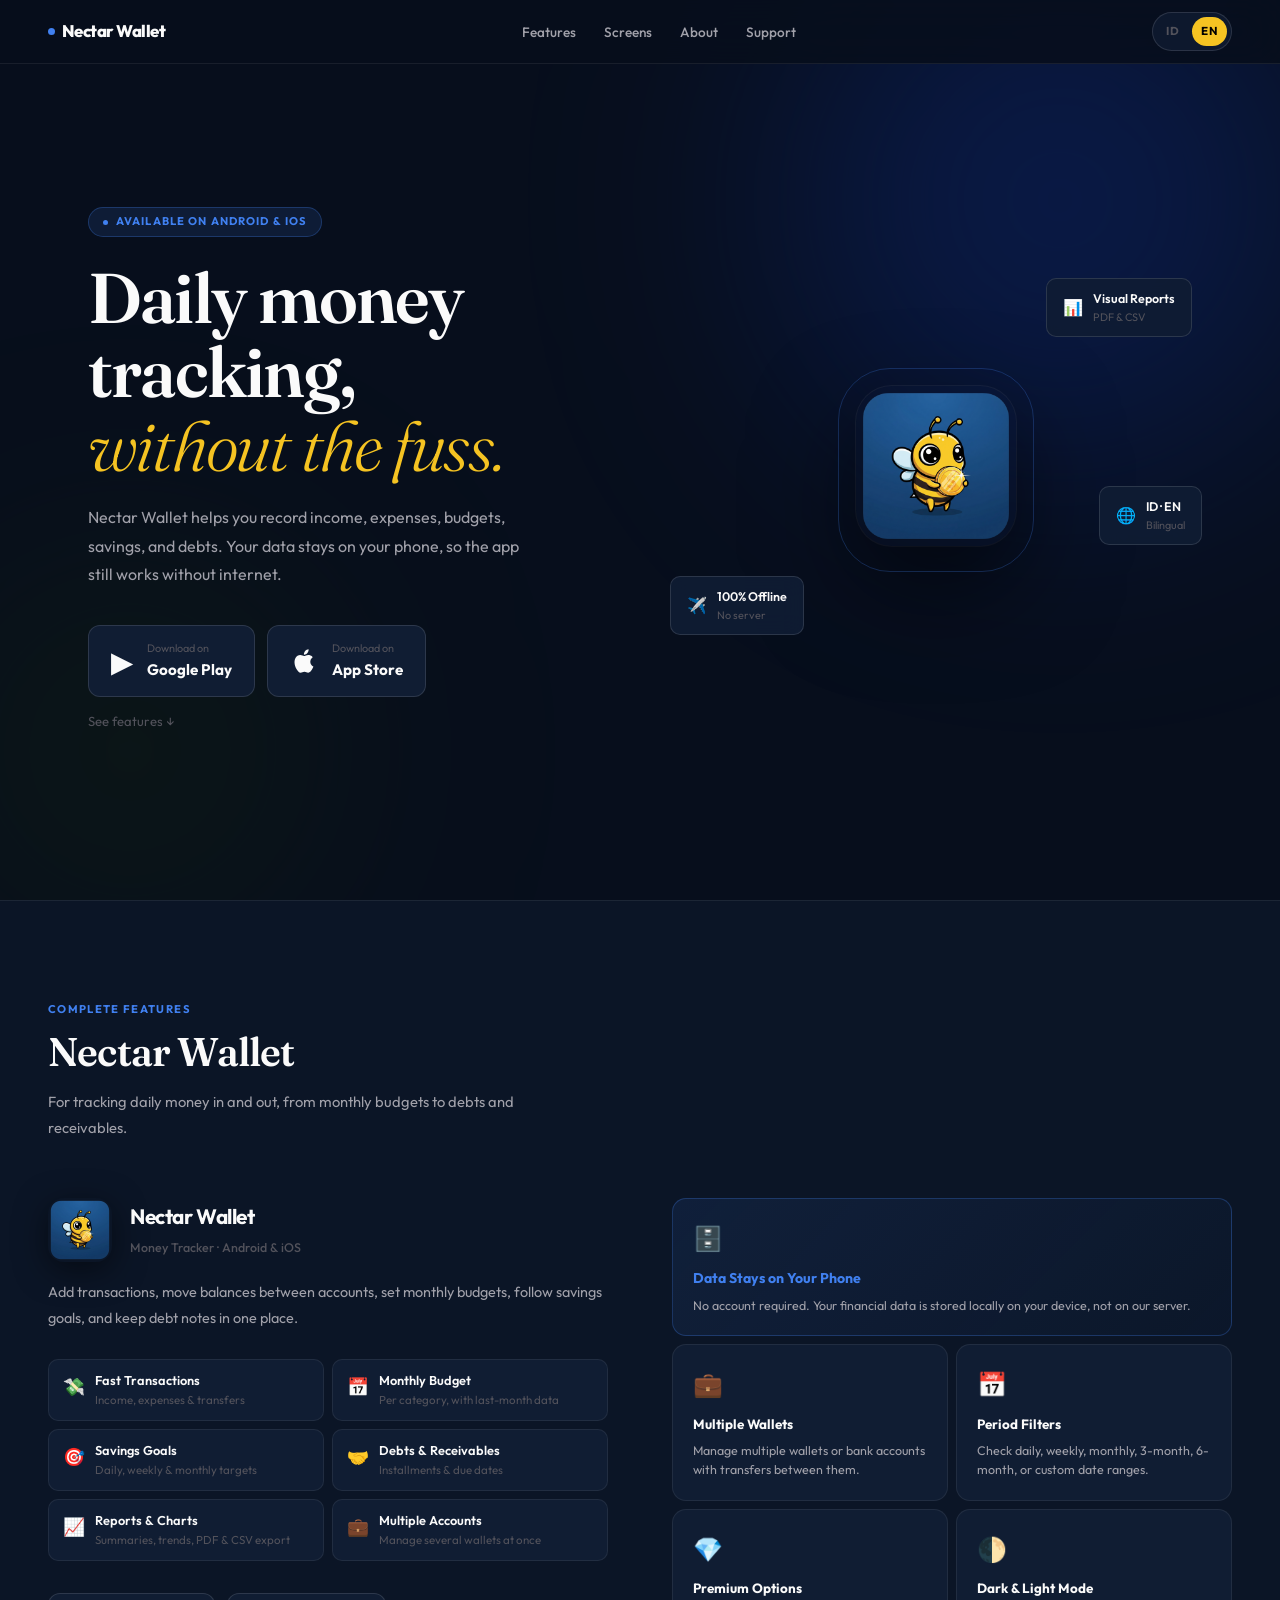
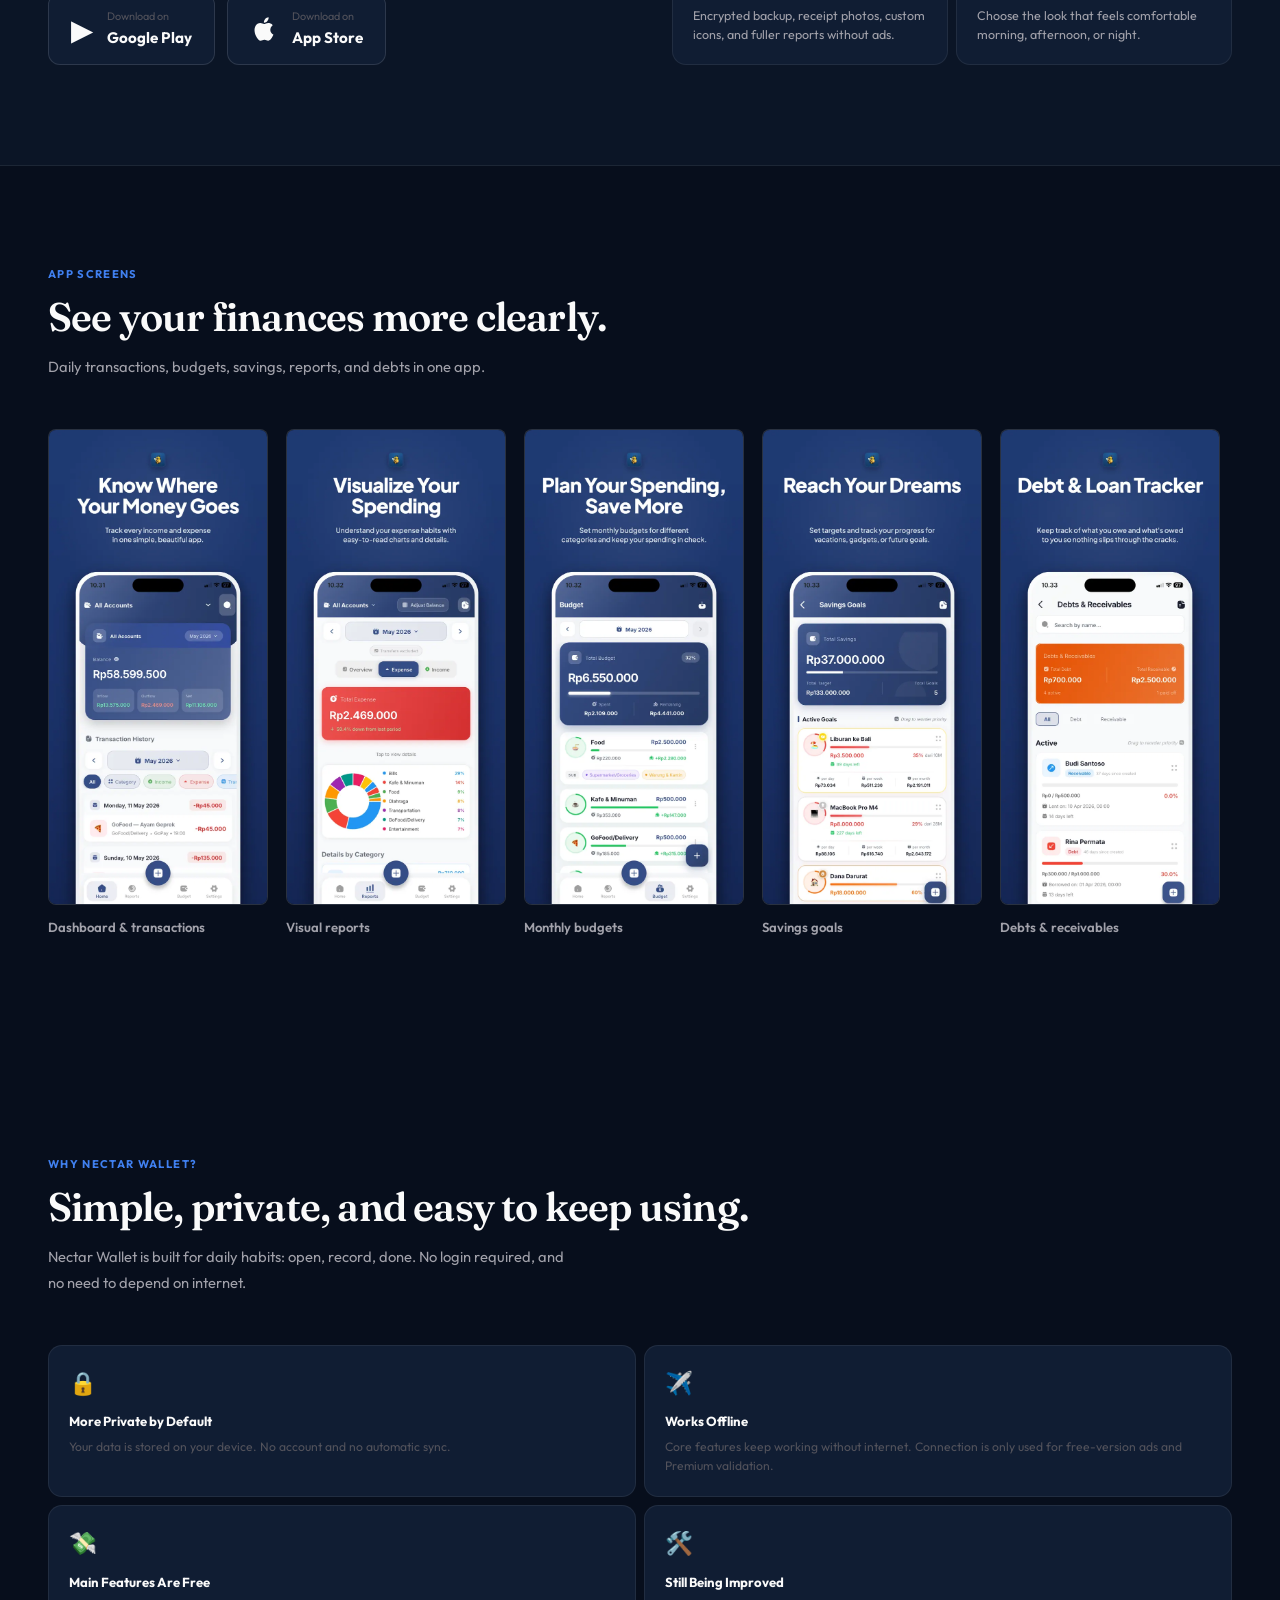
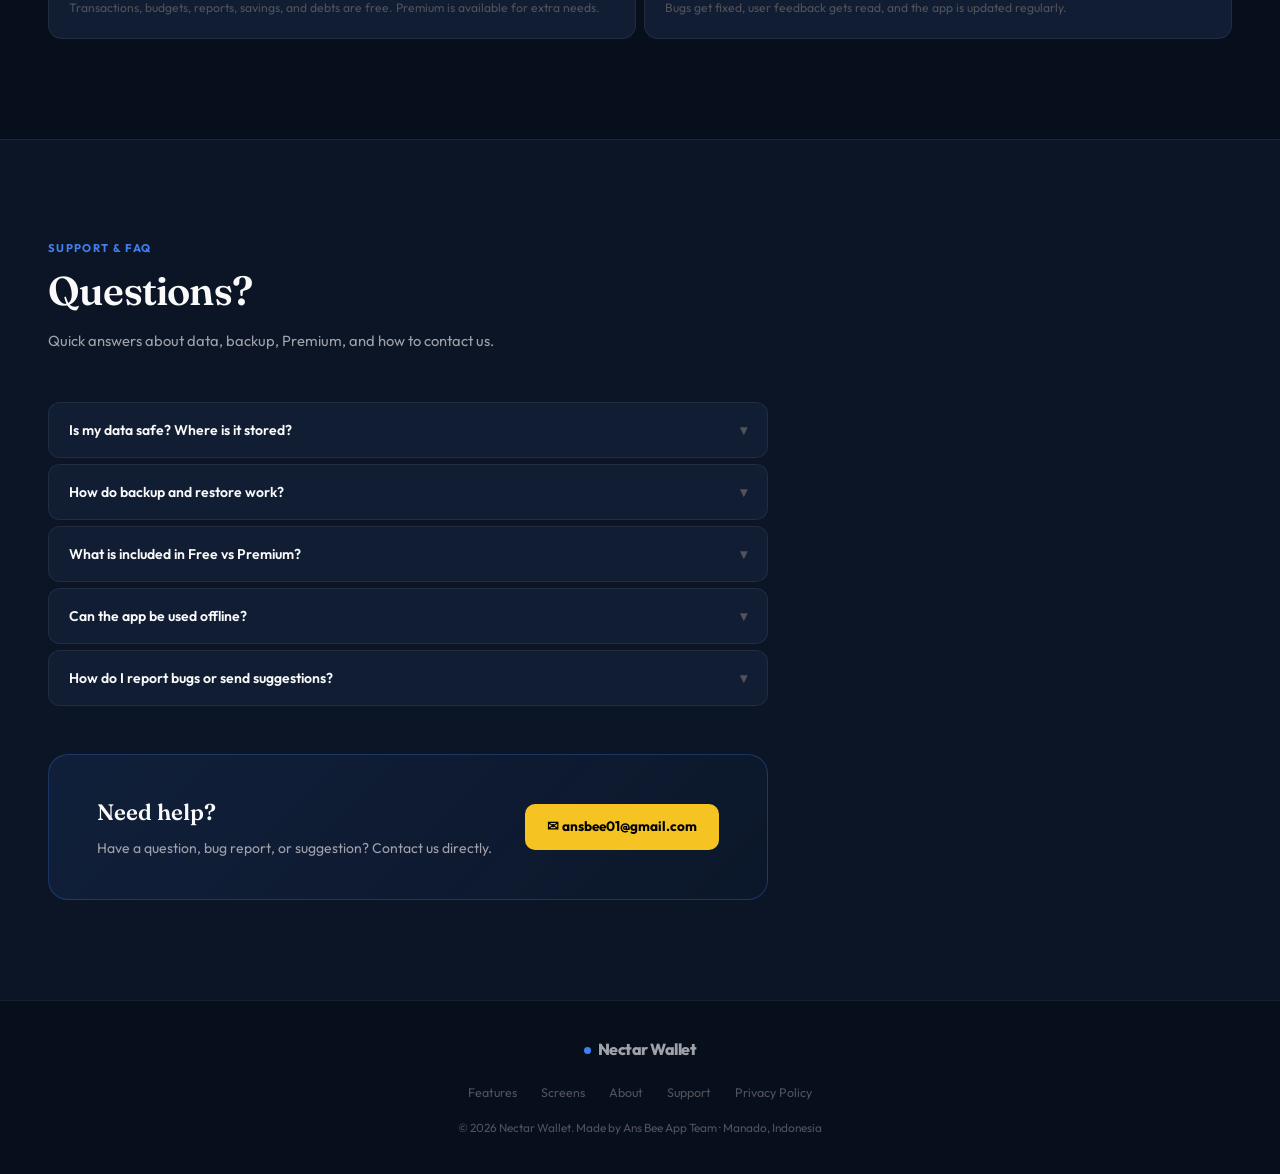
==== commit 56a4a5b0: "add app screenshot gallery" ====
--- a/index.html
+++ b/index.html
@@ -227,6 +227,28 @@
         .sc:first-child h4 { color: var(--blue); font-size: 0.88rem; }
         .sc p { font-size: 0.78rem; color: var(--text-2); line-height: 1.55; }
 
+        /* ─── SCREENSHOTS ─── */
+        #screenshots { background: var(--bg); }
+        .screenshots-track {
+            display: grid; grid-auto-flow: column;
+            grid-auto-columns: minmax(220px, 270px);
+            gap: 18px; margin-top: 48px; padding-bottom: 18px;
+            overflow-x: auto; overscroll-behavior-inline: contain;
+            scroll-snap-type: inline mandatory;
+            scrollbar-color: var(--border-2) transparent;
+        }
+        .screenshot-item { scroll-snap-align: start; }
+        .screenshot-item img {
+            display: block; width: 100%; height: auto;
+            aspect-ratio: 642 / 1389; object-fit: cover;
+            border: 1px solid var(--border-2); border-radius: 8px;
+            background: var(--bg-2);
+        }
+        .screenshot-item figcaption {
+            margin-top: 12px; font-size: 0.82rem;
+            font-weight: 600; color: var(--text-2);
+        }
+
         /* ─── WHY ─── */
         #about { background: var(--bg); }
         .value-grid { display: grid; grid-template-columns: 1fr 1fr; gap: 8px; margin-top: 48px; }
@@ -305,6 +327,10 @@
             .hero-visual { order: -1; height: 320px; }
             section { padding: 72px 20px; }
             .app-grid { grid-template-columns: 1fr; gap: 40px; }
+            .screenshots-track {
+                grid-auto-columns: minmax(210px, 68vw);
+                margin-right: -20px; padding-right: 20px;
+            }
             .contact-card { flex-direction: column; text-align: center; padding: 28px 20px; }
             footer { padding: 28px 20px; }
         }
@@ -334,6 +360,7 @@
     <a href="#" class="wordmark"><span class="wm-dot"></span>Nectar Wallet</a>
     <ul class="nav-links">
         <li><a href="#app" data-i18n="navApp">Fitur</a></li>
+        <li><a href="#screenshots" data-i18n="navScreenshots">Tampilan</a></li>
         <li><a href="#about" data-i18n="navAbout">Kenapa</a></li>
         <li><a href="#support" data-i18n="navSupport">Bantuan</a></li>
     </ul>
@@ -416,6 +443,40 @@
     </div>
 </section>
 
+<section id="screenshots" aria-labelledby="screenshots-title">
+    <div class="section-inner">
+        <p class="eyebrow" data-i18n="screenshotsEyebrow">Tampilan Aplikasi</p>
+        <h2 class="s-title" id="screenshots-title" data-i18n="screenshotsTitle">Lihat keuanganmu dengan lebih jelas.</h2>
+        <p class="s-sub" data-i18n="screenshotsSubtitle">Dari transaksi harian sampai budget, tabungan, laporan, dan utang-piutang dalam satu aplikasi.</p>
+        <div class="screenshots-track">
+            <figure class="screenshot-item">
+                <img src="assets/screenshots/nectar-wallet-home.webp" alt="Dashboard Nectar Wallet untuk melihat saldo dan riwayat transaksi" data-i18n-alt="screenshotHomeAlt" width="642" height="1389" loading="lazy" decoding="async">
+                <figcaption data-i18n="screenshotHomeCaption">Dashboard &amp; transaksi</figcaption>
+            </figure>
+            <figure class="screenshot-item">
+                <img src="assets/screenshots/nectar-wallet-reports.webp" alt="Laporan pengeluaran Nectar Wallet dalam bentuk grafik kategori" data-i18n-alt="screenshotReportsAlt" width="642" height="1389" loading="lazy" decoding="async">
+                <figcaption data-i18n="screenshotReportsCaption">Laporan visual</figcaption>
+            </figure>
+            <figure class="screenshot-item">
+                <img src="assets/screenshots/nectar-wallet-budget.webp" alt="Budget bulanan Nectar Wallet dengan progres setiap kategori" data-i18n-alt="screenshotBudgetAlt" width="642" height="1389" loading="lazy" decoding="async">
+                <figcaption data-i18n="screenshotBudgetCaption">Budget bulanan</figcaption>
+            </figure>
+            <figure class="screenshot-item">
+                <img src="assets/screenshots/nectar-wallet-savings.webp" alt="Target tabungan Nectar Wallet dengan progres dan target waktu" data-i18n-alt="screenshotSavingsAlt" width="642" height="1389" loading="lazy" decoding="async">
+                <figcaption data-i18n="screenshotSavingsCaption">Target tabungan</figcaption>
+            </figure>
+            <figure class="screenshot-item">
+                <img src="assets/screenshots/nectar-wallet-debts.webp" alt="Pencatatan utang dan piutang di Nectar Wallet" data-i18n-alt="screenshotDebtsAlt" width="642" height="1389" loading="lazy" decoding="async">
+                <figcaption data-i18n="screenshotDebtsCaption">Utang &amp; piutang</figcaption>
+            </figure>
+            <figure class="screenshot-item">
+                <img src="assets/screenshots/nectar-wallet-categories.webp" alt="Pengelolaan kategori dan subkategori keuangan di Nectar Wallet" data-i18n-alt="screenshotCategoriesAlt" width="642" height="1389" loading="lazy" decoding="async">
+                <figcaption data-i18n="screenshotCategoriesCaption">Kategori fleksibel</figcaption>
+            </figure>
+        </div>
+    </div>
+</section>
+
 <section id="about">
     <div class="section-inner">
         <p class="eyebrow" data-i18n="aboutEyebrow">Kenapa Nectar Wallet?</p>
@@ -483,6 +544,7 @@
         <div class="footer-wm"><span class="wm-dot"></span>Nectar Wallet</div>
         <ul class="footer-links">
             <li><a href="#app" data-i18n="navApp">Fitur</a></li>
+            <li><a href="#screenshots" data-i18n="navScreenshots">Tampilan</a></li>
             <li><a href="#about" data-i18n="navAbout">Kenapa</a></li>
             <li><a href="#support" data-i18n="navSupport">Bantuan</a></li>
             <li><a href="privacy-policy.html">Privacy Policy</a></li>
@@ -497,6 +559,7 @@
             pageTitle: 'Nectar Wallet — Catatan Keuangan Harian',
             pageDescription: 'Nectar Wallet membantu mencatat pemasukan, pengeluaran, budget, tabungan, dan utang-piutang langsung dari HP. Bisa dipakai offline di Android dan iOS.',
             navApp: 'Fitur',
+            navScreenshots: 'Tampilan',
             navAbout: 'Tentang',
             navSupport: 'Bantuan',
             downloadCta: 'Download →',
@@ -529,6 +592,21 @@
             showcasePremiumText: 'Backup terenkripsi, foto struk, ikon kustom, dan laporan lebih lengkap tanpa iklan.',
             showcaseThemeTitle: 'Mode Gelap & Terang',
             showcaseThemeText: 'Pilih tampilan yang nyaman dipakai pagi, siang, atau malam.',
+            screenshotsEyebrow: 'Tampilan Aplikasi',
+            screenshotsTitle: 'Lihat keuanganmu dengan lebih jelas.',
+            screenshotsSubtitle: 'Dari transaksi harian sampai budget, tabungan, laporan, dan utang-piutang dalam satu aplikasi.',
+            screenshotHomeCaption: 'Dashboard & transaksi',
+            screenshotHomeAlt: 'Dashboard Nectar Wallet untuk melihat saldo dan riwayat transaksi',
+            screenshotReportsCaption: 'Laporan visual',
+            screenshotReportsAlt: 'Laporan pengeluaran Nectar Wallet dalam bentuk grafik kategori',
+            screenshotBudgetCaption: 'Budget bulanan',
+            screenshotBudgetAlt: 'Budget bulanan Nectar Wallet dengan progres setiap kategori',
+            screenshotSavingsCaption: 'Target tabungan',
+            screenshotSavingsAlt: 'Target tabungan Nectar Wallet dengan progres dan target waktu',
+            screenshotDebtsCaption: 'Utang & piutang',
+            screenshotDebtsAlt: 'Pencatatan utang dan piutang di Nectar Wallet',
+            screenshotCategoriesCaption: 'Kategori fleksibel',
+            screenshotCategoriesAlt: 'Pengelolaan kategori dan subkategori keuangan di Nectar Wallet',
             aboutEyebrow: 'Kenapa Nectar Wallet?',
             aboutTitle: 'Ringkas, privat, dan enak dipakai.',
             aboutSub: 'Nectar Wallet dibuat untuk kebiasaan sehari-hari: buka, catat, selesai. Tidak perlu login dan tidak bergantung pada internet.',
@@ -561,6 +639,7 @@
             pageTitle: 'Nectar Wallet — Personal Finance Tracker',
             pageDescription: 'Nectar Wallet helps you track income, expenses, budgets, savings, and debts from your phone. It works offline on Android and iOS.',
             navApp: 'Features',
+            navScreenshots: 'Screens',
             navAbout: 'About',
             navSupport: 'Support',
             downloadCta: 'Download →',
@@ -593,6 +672,21 @@
             showcasePremiumText: 'Encrypted backup, receipt photos, custom icons, and fuller reports without ads.',
             showcaseThemeTitle: 'Dark & Light Mode',
             showcaseThemeText: 'Choose the look that feels comfortable morning, afternoon, or night.',
+            screenshotsEyebrow: 'App Screens',
+            screenshotsTitle: 'See your finances more clearly.',
+            screenshotsSubtitle: 'Daily transactions, budgets, savings, reports, and debts in one app.',
+            screenshotHomeCaption: 'Dashboard & transactions',
+            screenshotHomeAlt: 'Nectar Wallet dashboard showing balances and transaction history',
+            screenshotReportsCaption: 'Visual reports',
+            screenshotReportsAlt: 'Nectar Wallet expense report with a category chart',
+            screenshotBudgetCaption: 'Monthly budgets',
+            screenshotBudgetAlt: 'Nectar Wallet monthly budget progress by category',
+            screenshotSavingsCaption: 'Savings goals',
+            screenshotSavingsAlt: 'Nectar Wallet savings goals with progress and time targets',
+            screenshotDebtsCaption: 'Debts & receivables',
+            screenshotDebtsAlt: 'Debt and receivable tracking in Nectar Wallet',
+            screenshotCategoriesCaption: 'Flexible categories',
+            screenshotCategoriesAlt: 'Custom category and subcategory management in Nectar Wallet',
             aboutEyebrow: 'Why Nectar Wallet?',
             aboutTitle: 'Simple, private, and easy to keep using.',
             aboutSub: 'Nectar Wallet is built for daily habits: open, record, done. No login required, and no need to depend on internet.',
@@ -653,6 +747,7 @@
         twitterDescription.setAttribute('content', d.pageDescription);
         document.querySelectorAll('[data-i18n]').forEach(el => { el.textContent = d[el.dataset.i18n]; });
         document.querySelectorAll('[data-i18n-html]').forEach(el => { el.innerHTML = d[el.dataset.i18nHtml]; });
+        document.querySelectorAll('[data-i18n-alt]').forEach(el => { el.alt = d[el.dataset.i18nAlt]; });
         langButtons.forEach(btn => { btn.setAttribute('aria-pressed', String(btn.dataset.lang === lang)); });
         saveLanguage(lang);
     }
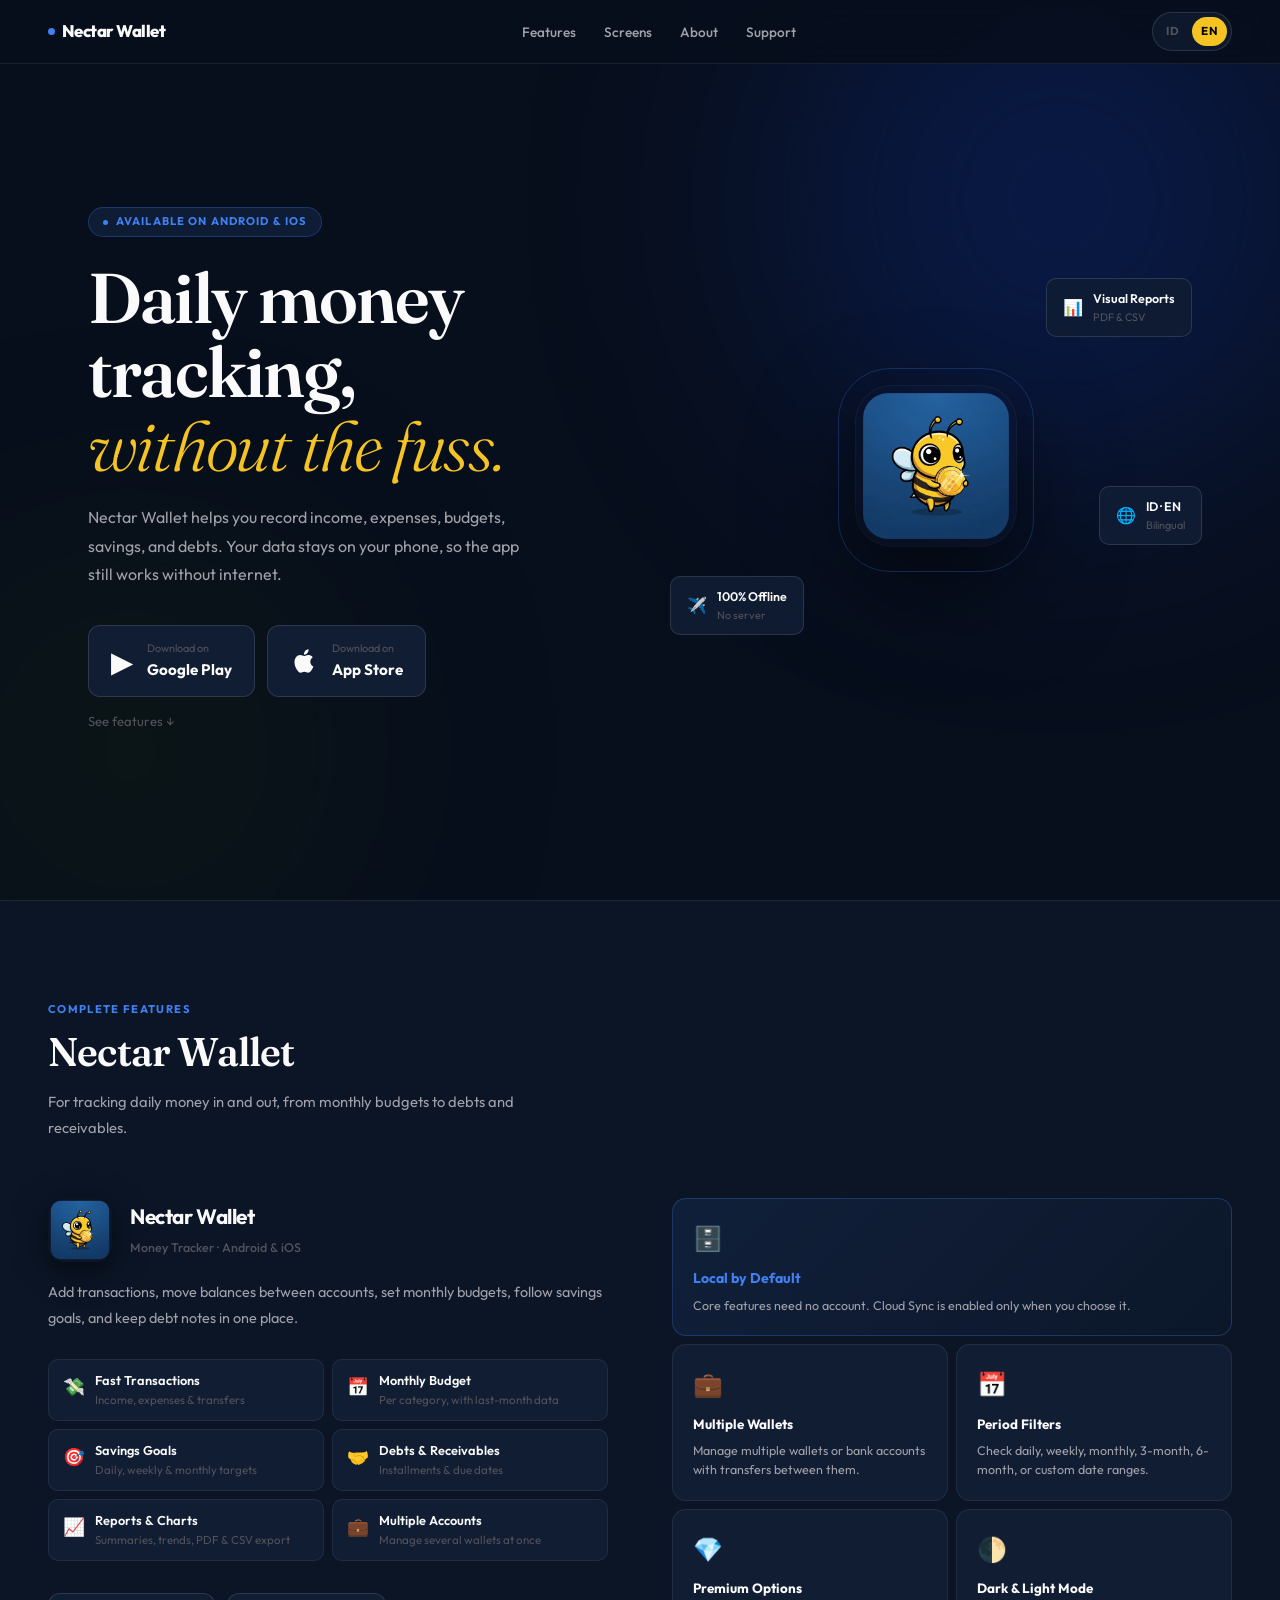
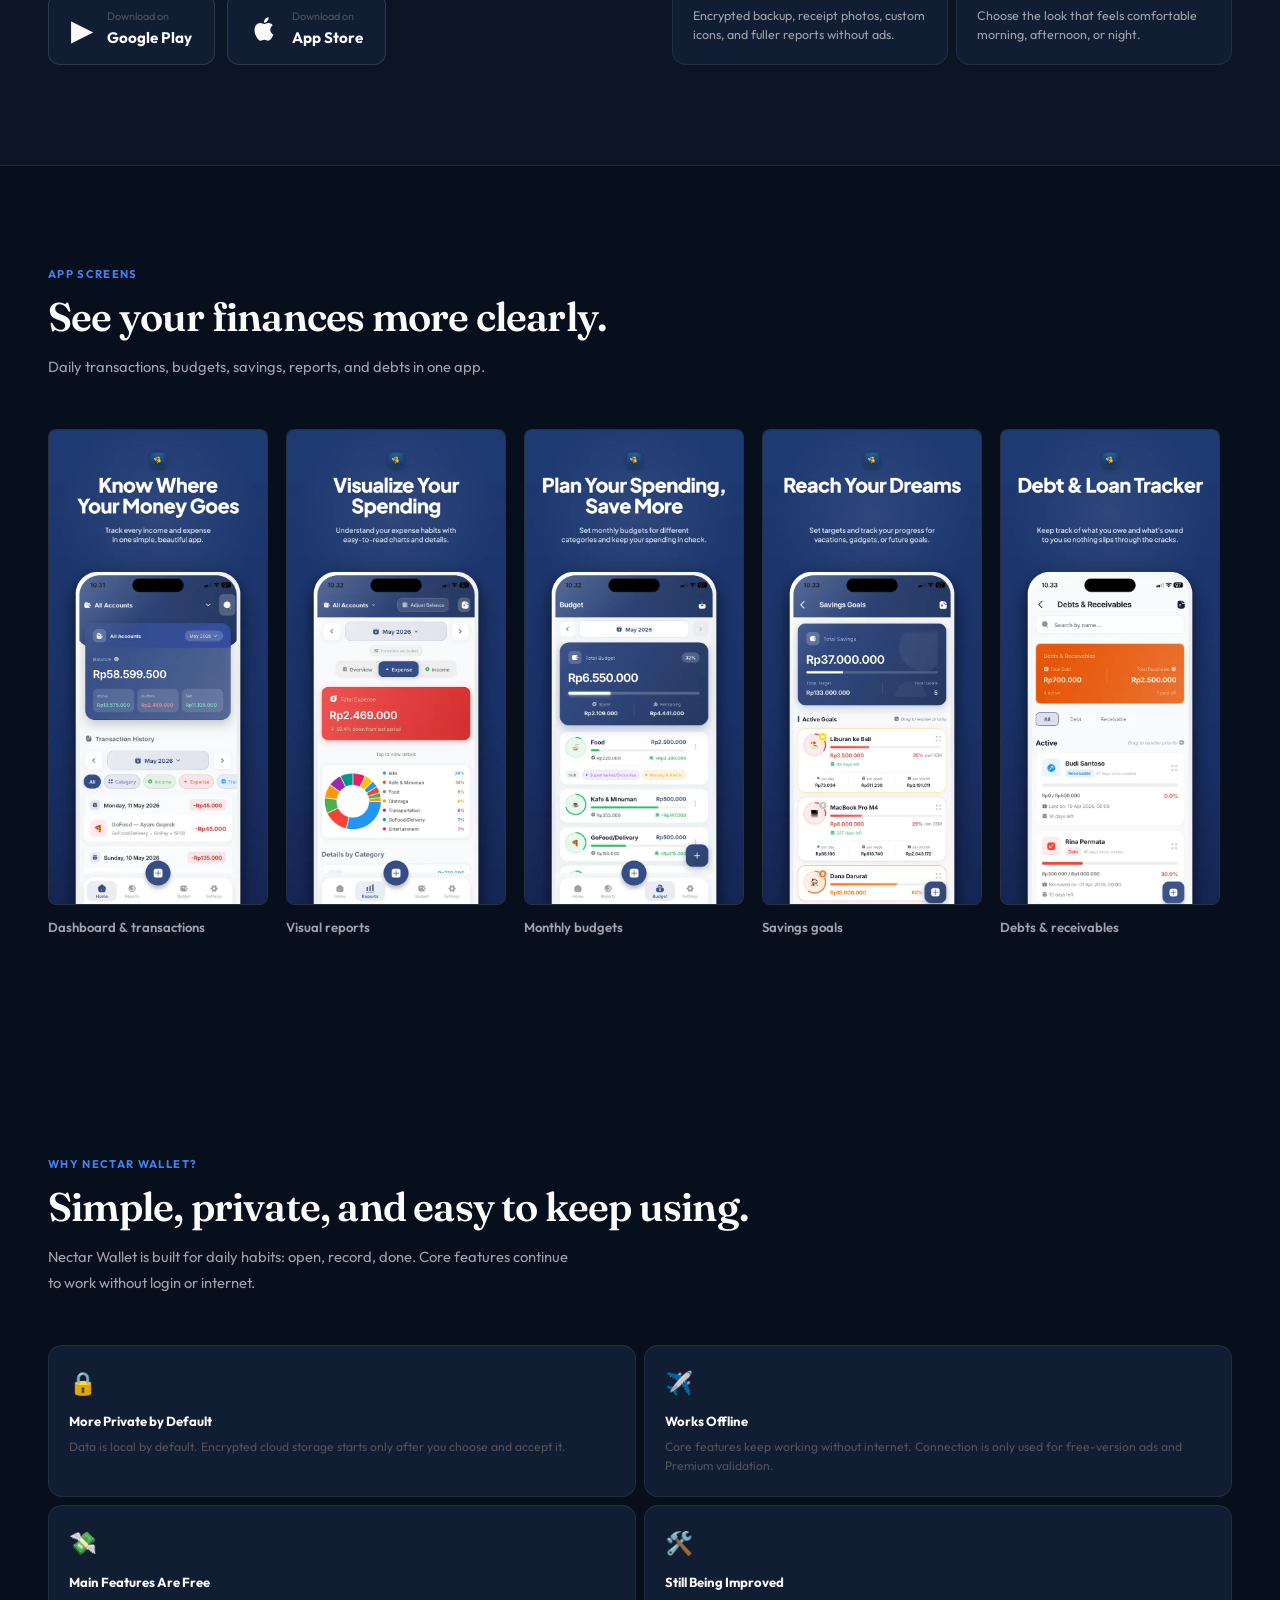
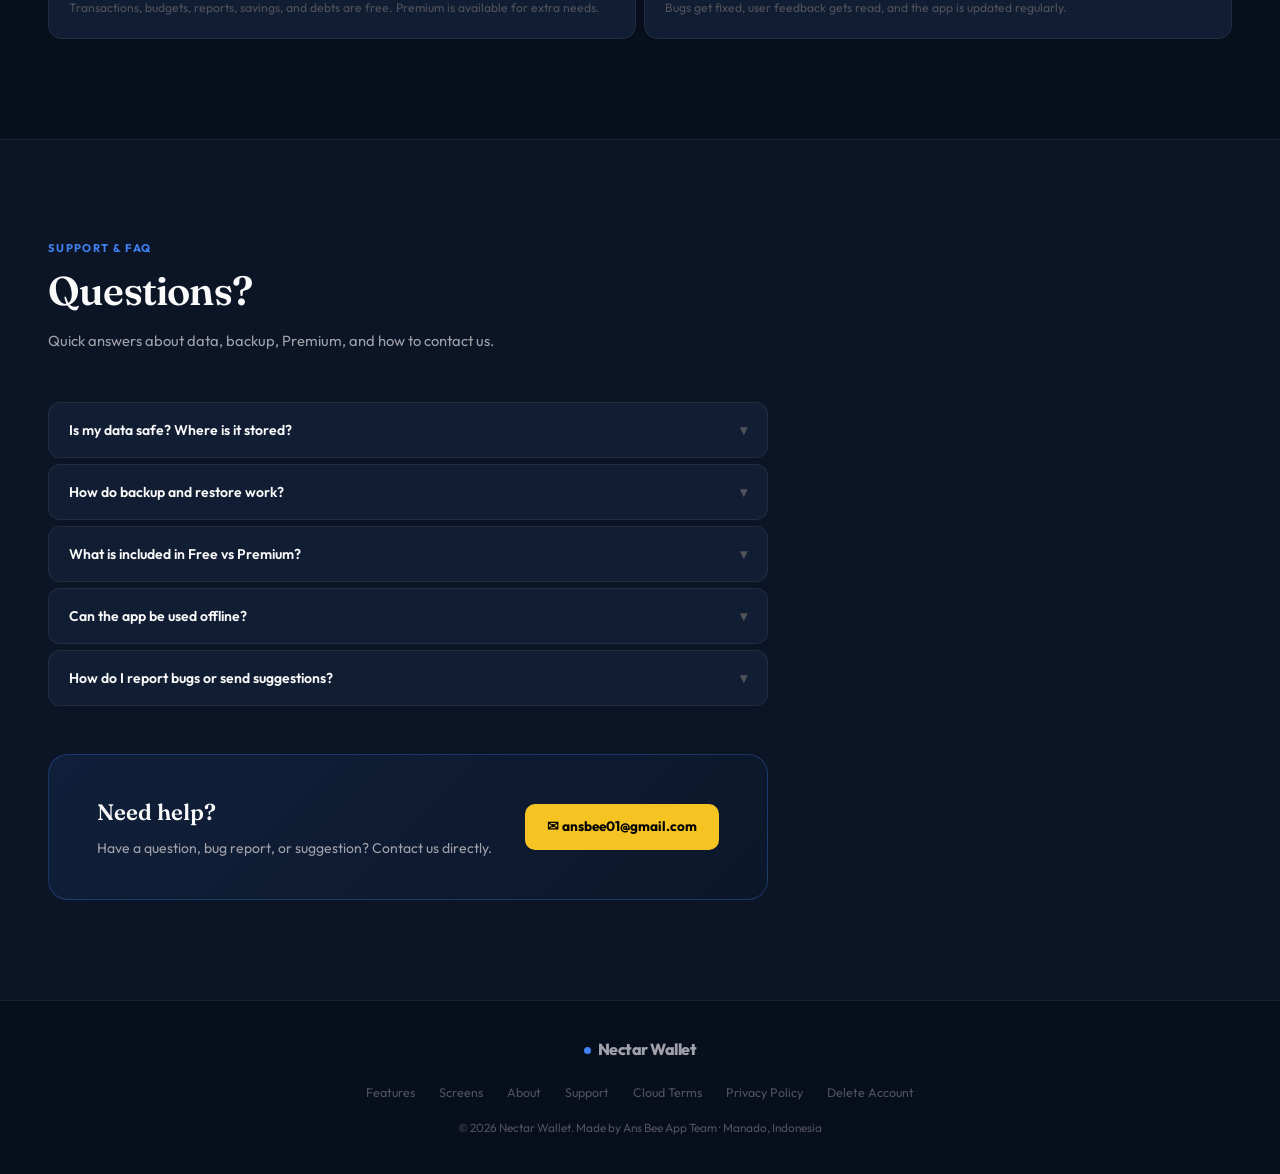
==== commit 8a4b0b1c: "feat: add cloud legal and account deletion pages" ====
--- a/index.html
+++ b/index.html
@@ -8,15 +8,47 @@
     <meta name="theme-color" content="#070E1C">
     <link rel="canonical" href="https://beenectarwallet.com/">
     <meta property="og:type" content="website">
+    <meta property="og:url" content="https://beenectarwallet.com/">
     <meta property="og:title" content="Nectar Wallet — Catatan Keuangan Harian">
     <meta property="og:description" content="Catat pemasukan, pengeluaran, budget, tabungan, dan utang-piutang langsung dari HP. Bisa dipakai offline di Android dan iOS.">
-    <meta property="og:image" content="https://beenectarwallet.com/app_icon.png">
+    <meta property="og:image" content="https://beenectarwallet.com/assets/social/og-image.png">
+    <meta property="og:image:width" content="1200">
+    <meta property="og:image:height" content="630">
+    <meta property="og:image:type" content="image/png">
     <meta property="og:locale" content="id_ID">
-    <meta name="twitter:card" content="summary">
+    <meta name="twitter:card" content="summary_large_image">
     <meta name="twitter:title" content="Nectar Wallet — Catatan Keuangan Harian">
     <meta name="twitter:description" content="Catat pemasukan, pengeluaran, budget, tabungan, dan utang-piutang langsung dari HP. Bisa dipakai offline di Android dan iOS.">
-    <meta name="twitter:image" content="https://beenectarwallet.com/app_icon.png">
-    <link rel="icon" type="image/png" href="app_icon.png">
+    <meta name="twitter:image" content="https://beenectarwallet.com/assets/social/og-image.png">
+    <link rel="icon" type="image/png" sizes="192x192" href="assets/icons/icon-192.png">
+    <link rel="icon" type="image/png" sizes="512x512" href="assets/icons/icon-512.png">
+    <link rel="apple-touch-icon" sizes="180x180" href="assets/icons/apple-touch-icon.png">
+    <script type="application/ld+json">
+    {
+        "@context": "https://schema.org",
+        "@type": "MobileApplication",
+        "name": "Nectar Wallet",
+        "url": "https://beenectarwallet.com/",
+        "image": "https://beenectarwallet.com/assets/icons/icon-512.png",
+        "description": "Nectar Wallet membantu mencatat pemasukan, pengeluaran, budget, tabungan, dan utang-piutang langsung dari HP. Bisa dipakai offline di Android dan iOS.",
+        "applicationCategory": "FinanceApplication",
+        "operatingSystem": "Android, iOS",
+        "downloadUrl": [
+            "https://play.google.com/store/apps/details?id=com.ansbeeapp.ansdompet.ans_dompet",
+            "https://apps.apple.com/id/app/nectar-wallet-money-tracker/id6769889086"
+        ],
+        "offers": {
+            "@type": "Offer",
+            "price": "0",
+            "priceCurrency": "IDR"
+        },
+        "publisher": {
+            "@type": "Organization",
+            "name": "Ans Bee App Team",
+            "url": "https://beenectarwallet.com/"
+        }
+    }
+    </script>
     <link rel="preconnect" href="https://fonts.googleapis.com">
     <link rel="preconnect" href="https://fonts.gstatic.com" crossorigin>
     <link href="https://fonts.googleapis.com/css2?family=Outfit:wght@300;400;500;600;700;800&amp;family=Fraunces:ital,opsz,wght@0,9..144,300;0,9..144,600;1,9..144,300;1,9..144,600&amp;display=swap" rel="stylesheet">
@@ -433,7 +465,7 @@
                 </div>
             </div>
             <div class="showcase">
-                <div class="sc"><div class="sci">🗄️</div><h4 data-i18n="showcasePrivacyTitle">Data Tetap di HP</h4><p data-i18n="showcasePrivacyText">Tidak perlu bikin akun. Data keuanganmu disimpan lokal di perangkat, bukan di server kami.</p></div>
+                <div class="sc"><div class="sci">🗄️</div><h4 data-i18n="showcasePrivacyTitle">Lokal secara Default</h4><p data-i18n="showcasePrivacyText">Tidak perlu akun untuk fitur utama. Sinkronisasi Cloud hanya aktif jika kamu memilihnya.</p></div>
                 <div class="sc"><div class="sci">💼</div><h4 data-i18n="showcaseAccountsTitle">Multi Akun/Dompet</h4><p data-i18n="showcaseAccountsText">Kelola beberapa dompet atau rekening sekaligus, lengkap dengan transfer antar akun.</p></div>
                 <div class="sc"><div class="sci">📅</div><h4 data-i18n="showcasePeriodTitle">Filter Periode</h4><p data-i18n="showcasePeriodText">Cek catatan harian, mingguan, bulanan, 3 bulan, 6 bulan, atau pilih tanggal sendiri.</p></div>
                 <div class="sc"><div class="sci">💎</div><h4 data-i18n="showcasePremiumTitle">Pilihan Premium</h4><p data-i18n="showcasePremiumText">Backup terenkripsi, foto struk, ikon kustom, dan laporan lebih lengkap tanpa iklan.</p></div>
@@ -481,9 +513,9 @@
     <div class="section-inner">
         <p class="eyebrow" data-i18n="aboutEyebrow">Kenapa Nectar Wallet?</p>
         <h2 class="s-title" data-i18n="aboutTitle">Ringkas, privat, dan enak dipakai.</h2>
-        <p class="s-sub" data-i18n="aboutSub">Nectar Wallet dibuat untuk kebiasaan sehari-hari: buka, catat, selesai. Tidak perlu login dan tidak bergantung pada internet.</p>
+        <p class="s-sub" data-i18n="aboutSub">Nectar Wallet dibuat untuk kebiasaan sehari-hari: buka, catat, selesai. Fitur utama tetap bisa dipakai tanpa login dan internet.</p>
         <div class="value-grid">
-            <div class="vc"><div class="vci">🔒</div><h4 data-i18n="valuePrivacyTitle">Privasi Lebih Tenang</h4><p data-i18n="valuePrivacyText">Data tersimpan di perangkatmu. Tidak ada akun dan tidak ada sinkronisasi otomatis.</p></div>
+            <div class="vc"><div class="vci">🔒</div><h4 data-i18n="valuePrivacyTitle">Privasi Lebih Tenang</h4><p data-i18n="valuePrivacyText">Data disimpan lokal secara default. Cloud terenkripsi hanya aktif setelah kamu memilih dan menyetujuinya.</p></div>
             <div class="vc"><div class="vci">✈️</div><h4 data-i18n="valueOfflineTitle">Bisa Dipakai Offline</h4><p data-i18n="valueOfflineText">Fitur utama tetap jalan tanpa internet. Koneksi hanya dipakai untuk iklan versi gratis dan validasi Premium.</p></div>
             <div class="vc"><div class="vci">💸</div><h4 data-i18n="valueFreeTitle">Fitur Utama Gratis</h4><p data-i18n="valueFreeText">Transaksi, budget, laporan, tabungan, dan utang-piutang bisa dipakai gratis. Premium tersedia untuk kebutuhan tambahan.</p></div>
             <div class="vc"><div class="vci">🛠️</div><h4 data-i18n="valueMaintainedTitle">Terus Dikembangkan</h4><p data-i18n="valueMaintainedText">Bug diperbaiki, masukan pengguna dibaca, dan aplikasi rutin diperbarui.</p></div>
@@ -500,7 +532,7 @@
             <div class="faq-item">
                 <button class="faq-q" type="button" aria-expanded="false" aria-controls="faq-data-safety" onclick="toggleFaq(this)"><span data-i18n="faqDataQ">Apakah data saya aman? Di mana data disimpan?</span><span class="faq-arrow" aria-hidden="true">▾</span></button>
                 <div class="faq-a" id="faq-data-safety" hidden>
-                    <p data-i18n="faqDataA">Data keuangan disimpan di perangkatmu dengan database lokal terenkripsi. Kami tidak menyimpan data pribadi di server. Tidak ada akun dan tidak ada sinkronisasi cloud, kecuali backup yang kamu buat sendiri.</p>
+                    <p data-i18n="faqDataA">Data keuangan disimpan lokal secara default. Jika kamu mengaktifkan Sinkronisasi Cloud Premium Plus, data finansial teks dienkripsi di perangkat sebelum dikirim; foto struk dan gambar kustom tetap lokal.</p>
                 </div>
             </div>
             <div class="faq-item">
@@ -547,7 +579,9 @@
             <li><a href="#screenshots" data-i18n="navScreenshots">Tampilan</a></li>
             <li><a href="#about" data-i18n="navAbout">Kenapa</a></li>
             <li><a href="#support" data-i18n="navSupport">Bantuan</a></li>
+            <li><a href="cloud-terms.html">Cloud Terms</a></li>
             <li><a href="privacy-policy.html">Privacy Policy</a></li>
+            <li><a href="delete-account.html">Delete Account</a></li>
         </ul>
         <p class="footer-copy" data-i18n="footerCopy">© 2026 Nectar Wallet. Made by Ans Bee App Team · Manado, Indonesia</p>
     </div>
@@ -582,8 +616,8 @@
             featureDebts: 'Utang-Piutang<small>Catat cicilan &amp; jatuh tempo</small>',
             featureReports: 'Laporan &amp; Grafik<small>Ringkasan, tren, ekspor PDF &amp; CSV</small>',
             featureAccounts: 'Multi Akun<small>Kelola beberapa dompet sekaligus</small>',
-            showcasePrivacyTitle: 'Data Tetap di HP',
-            showcasePrivacyText: 'Tidak perlu bikin akun. Data keuanganmu disimpan lokal di perangkat, bukan di server kami.',
+            showcasePrivacyTitle: 'Lokal secara Default',
+            showcasePrivacyText: 'Tidak perlu akun untuk fitur utama. Sinkronisasi Cloud hanya aktif jika kamu memilihnya.',
             showcaseAccountsTitle: 'Multi Akun/Dompet',
             showcaseAccountsText: 'Kelola beberapa dompet atau rekening sekaligus, lengkap dengan transfer antar akun.',
             showcasePeriodTitle: 'Filter Periode',
@@ -609,9 +643,9 @@
             screenshotCategoriesAlt: 'Pengelolaan kategori dan subkategori keuangan di Nectar Wallet',
             aboutEyebrow: 'Kenapa Nectar Wallet?',
             aboutTitle: 'Ringkas, privat, dan enak dipakai.',
-            aboutSub: 'Nectar Wallet dibuat untuk kebiasaan sehari-hari: buka, catat, selesai. Tidak perlu login dan tidak bergantung pada internet.',
+            aboutSub: 'Nectar Wallet dibuat untuk kebiasaan sehari-hari: buka, catat, selesai. Fitur utama tetap bisa dipakai tanpa login dan internet.',
             valuePrivacyTitle: 'Privasi Lebih Tenang',
-            valuePrivacyText: 'Data tersimpan di perangkatmu. Tidak ada akun dan tidak ada sinkronisasi otomatis.',
+            valuePrivacyText: 'Data disimpan lokal secara default. Cloud terenkripsi hanya aktif setelah kamu memilih dan menyetujuinya.',
             valueOfflineTitle: 'Bisa Dipakai Offline',
             valueOfflineText: 'Fitur utama tetap jalan tanpa internet. Koneksi hanya dipakai untuk iklan versi gratis dan validasi Premium.',
             valueFreeTitle: 'Fitur Utama Gratis',
@@ -622,7 +656,7 @@
             supportTitle: 'Ada pertanyaan?',
             supportSubtitle: 'Beberapa jawaban cepat soal data, backup, Premium, dan cara menghubungi kami.',
             faqDataQ: 'Apakah data saya aman? Di mana data disimpan?',
-            faqDataA: 'Data keuangan disimpan di perangkatmu dengan database lokal terenkripsi. Kami tidak menyimpan data pribadi di server. Tidak ada akun dan tidak ada sinkronisasi cloud, kecuali backup yang kamu buat sendiri.',
+            faqDataA: 'Data keuangan disimpan lokal secara default. Jika kamu mengaktifkan Sinkronisasi Cloud Premium Plus, data finansial teks dienkripsi di perangkat sebelum dikirim; foto struk dan gambar kustom tetap lokal.',
             faqBackupQ: 'Bagaimana cara backup dan restore data?',
             faqBackupA: 'Backup tersedia untuk pengguna Premium. Kamu bisa mengekspor data ke file <strong>.nectarbackup</strong> terenkripsi AES dengan password pilihanmu, lalu restore lagi dari aplikasi kapan saja.',
             faqPremiumQ: 'Apa saja fitur gratis vs Premium?',
@@ -662,8 +696,8 @@
             featureDebts: 'Debts & Receivables<small>Installments &amp; due dates</small>',
             featureReports: 'Reports & Charts<small>Summaries, trends, PDF &amp; CSV export</small>',
             featureAccounts: 'Multiple Accounts<small>Manage several wallets at once</small>',
-            showcasePrivacyTitle: 'Data Stays on Your Phone',
-            showcasePrivacyText: 'No account required. Your financial data is stored locally on your device, not on our server.',
+            showcasePrivacyTitle: 'Local by Default',
+            showcasePrivacyText: 'Core features need no account. Cloud Sync is enabled only when you choose it.',
             showcaseAccountsTitle: 'Multiple Wallets',
             showcaseAccountsText: 'Manage multiple wallets or bank accounts with transfers between them.',
             showcasePeriodTitle: 'Period Filters',
@@ -689,9 +723,9 @@
             screenshotCategoriesAlt: 'Custom category and subcategory management in Nectar Wallet',
             aboutEyebrow: 'Why Nectar Wallet?',
             aboutTitle: 'Simple, private, and easy to keep using.',
-            aboutSub: 'Nectar Wallet is built for daily habits: open, record, done. No login required, and no need to depend on internet.',
+            aboutSub: 'Nectar Wallet is built for daily habits: open, record, done. Core features continue to work without login or internet.',
             valuePrivacyTitle: 'More Private by Default',
-            valuePrivacyText: 'Your data is stored on your device. No account and no automatic sync.',
+            valuePrivacyText: 'Data is local by default. Encrypted cloud storage starts only after you choose and accept it.',
             valueOfflineTitle: 'Works Offline',
             valueOfflineText: 'Core features keep working without internet. Connection is only used for free-version ads and Premium validation.',
             valueFreeTitle: 'Main Features Are Free',
@@ -702,7 +736,7 @@
             supportTitle: 'Questions?',
             supportSubtitle: 'Quick answers about data, backup, Premium, and how to contact us.',
             faqDataQ: 'Is my data safe? Where is it stored?',
-            faqDataA: 'Your financial data is stored on your device in an encrypted local database. We do not store personal data on our server. There is no account and no cloud sync, except for backups you create yourself.',
+            faqDataA: 'Financial data is local by default. If you enable Premium Plus Cloud Sync, text-based financial content is encrypted on the device before transmission; receipt photos and custom images remain local.',
             faqBackupQ: 'How do backup and restore work?',
             faqBackupA: 'Backup is available for Premium users. You can export data to an AES-encrypted <strong>.nectarbackup</strong> file with your own password, then restore it from the app anytime.',
             faqPremiumQ: 'What is included in Free vs Premium?',
